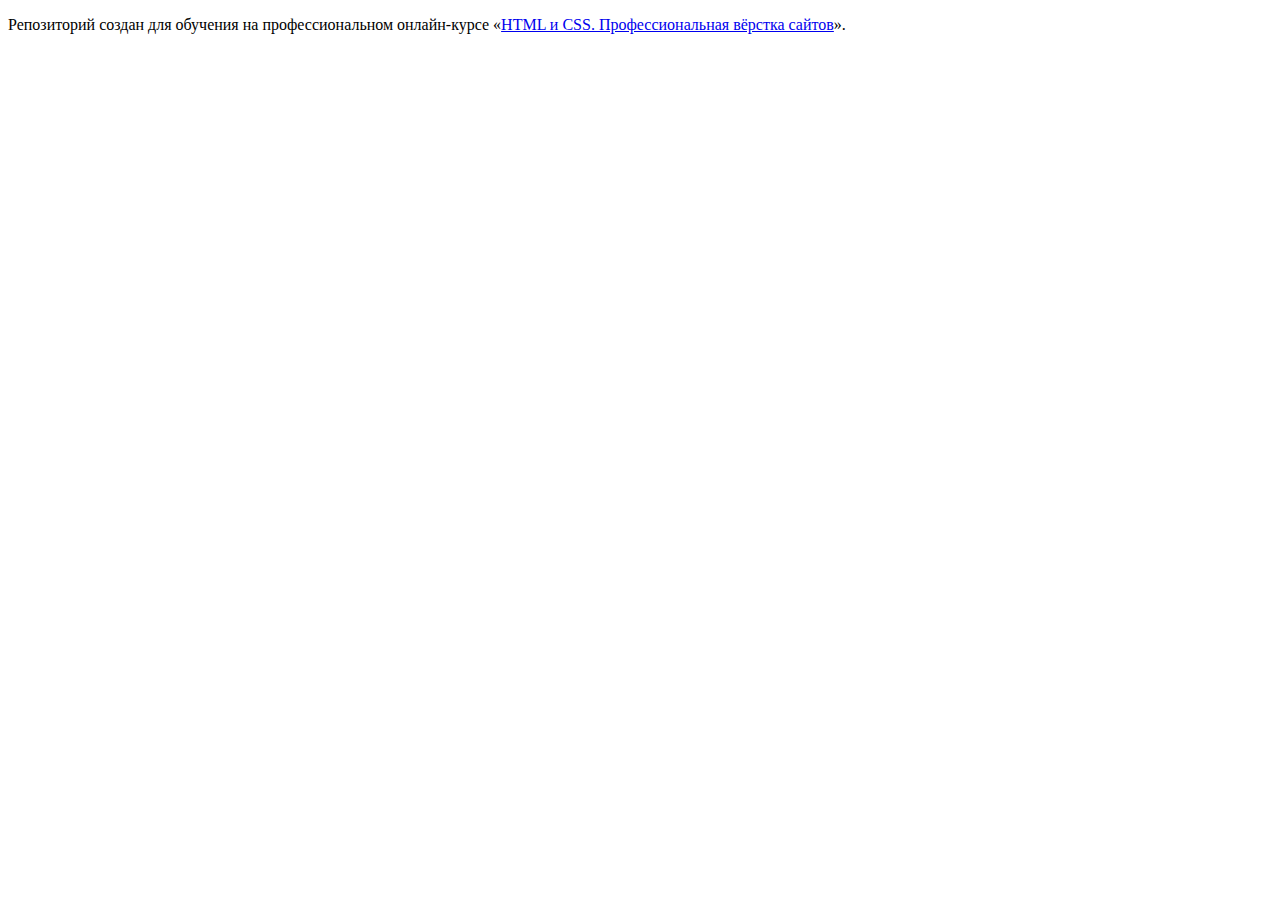
==== index.html @ 6ed6af38 ":hatching_chick:" ====
<!DOCTYPE html>
<html lang="ru">
  <head>
    <meta charset="utf-8">
    <title>HTML Academy: Седона</title>
  </head>
  <body>

    <p>Репозиторий создан для обучения на профессиональном онлайн‑курсе «<a href="https://htmlacademy.ru/intensive/htmlcss">HTML и CSS. Профессиональная вёрстка сайтов</a>».</p>

  </body>
</html>
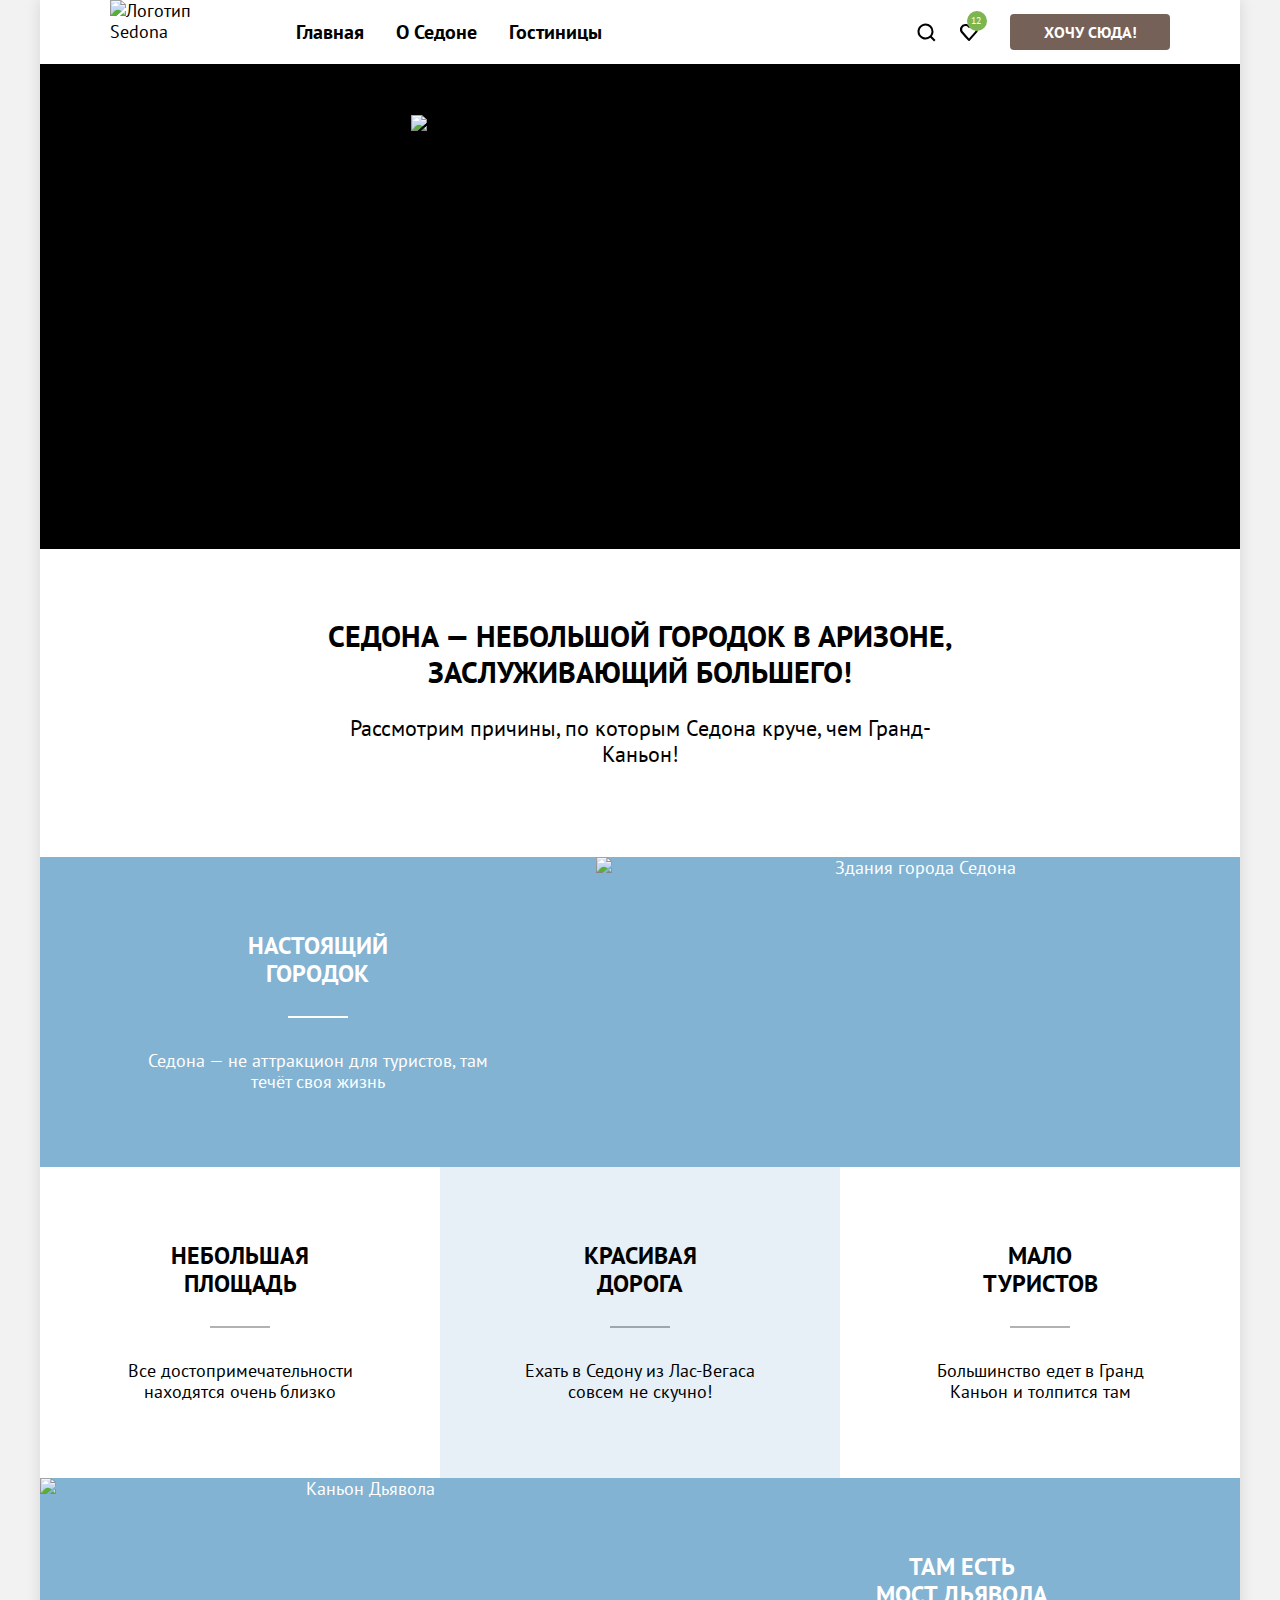
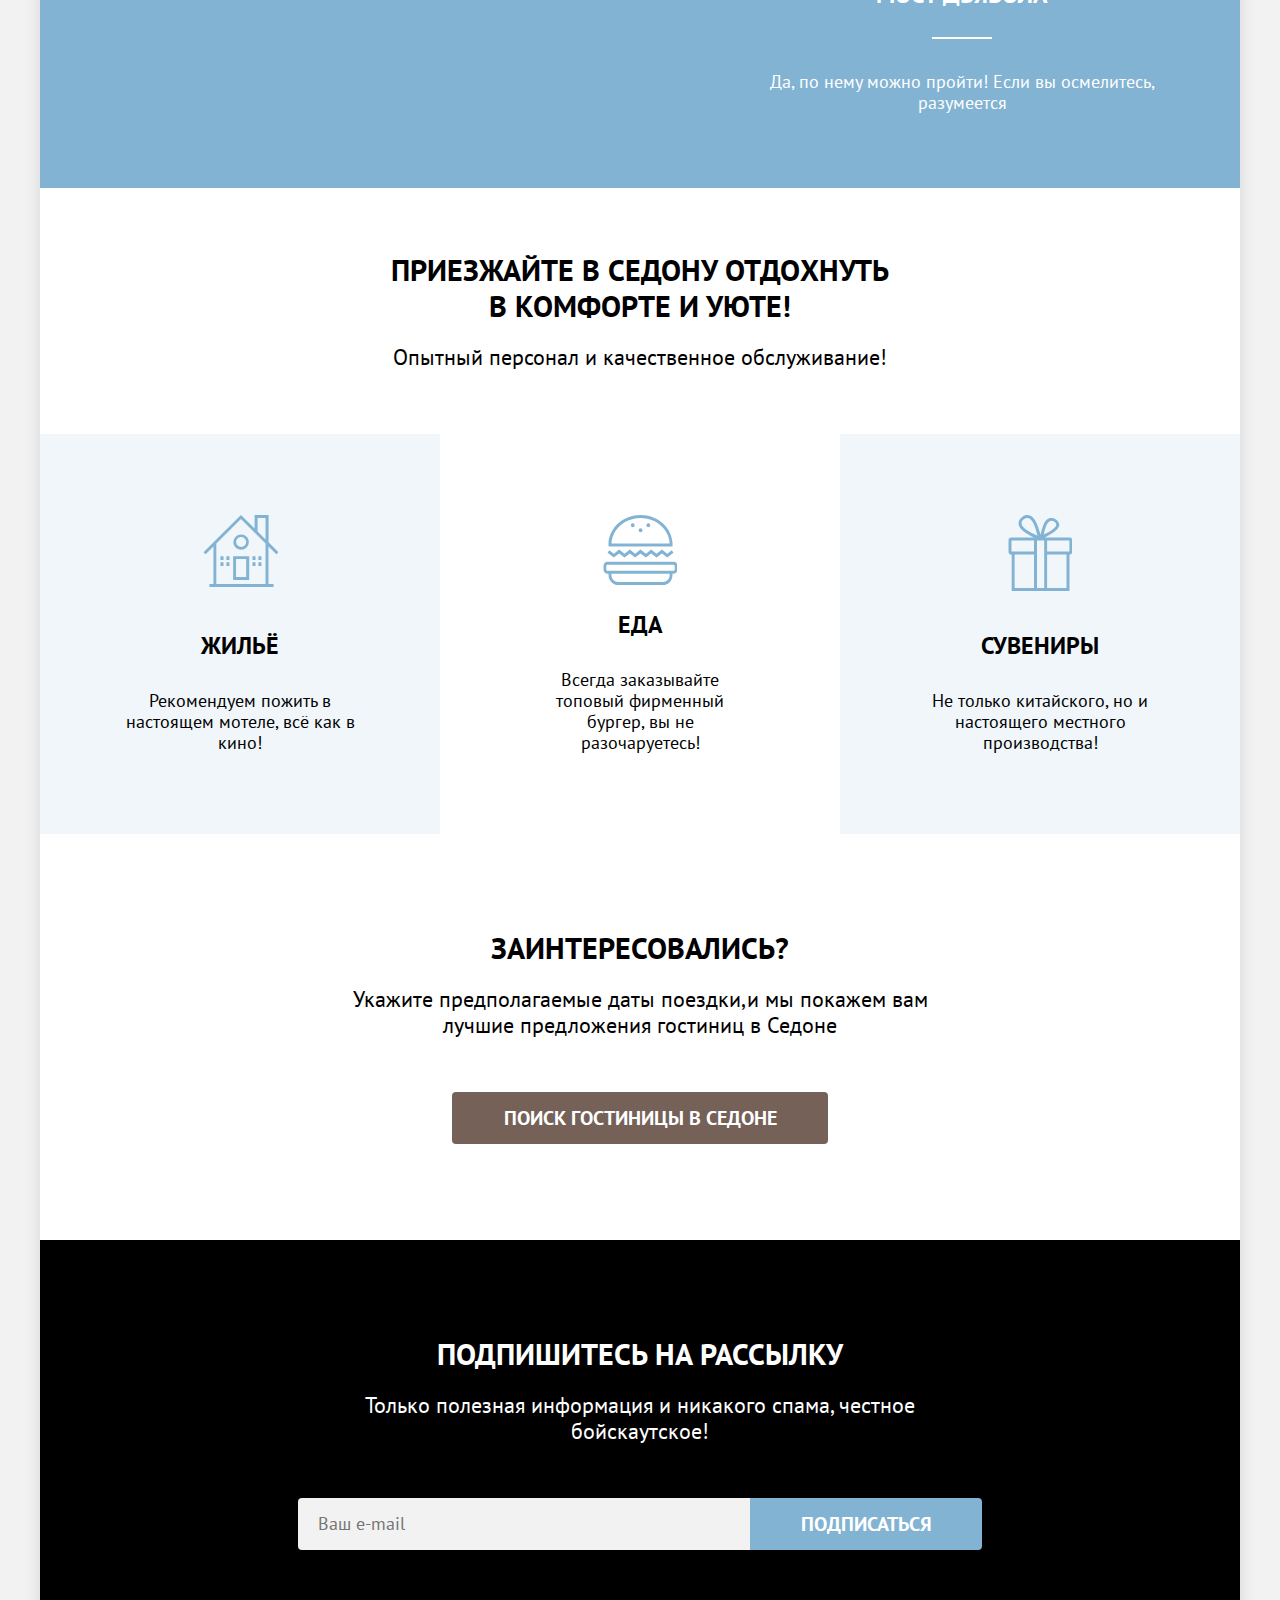
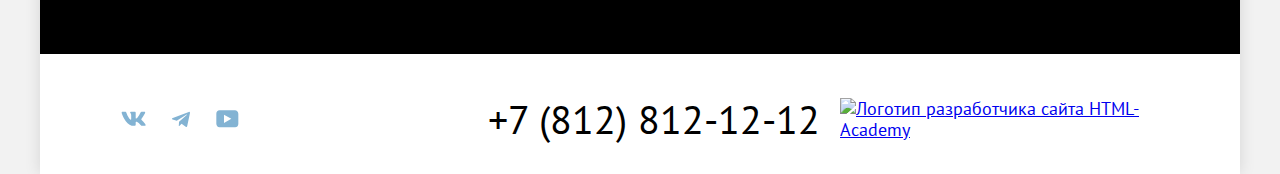
==== commit 4a812d5e: "Добавлена стилизация главной страницы." ====
--- a/index.html
+++ b/index.html
@@ -1,12 +1,237 @@
 <!DOCTYPE html>
 <html lang="ru">
+
   <head>
     <meta charset="utf-8">
-    <title>HTML Academy: Седона</title>
+    <meta name="viewport" content="width=device-width, initial-scale=1.0">
+    <title>Седона | Главная</title>
+    <link rel="stylesheet" href="styles/normalize.css">
+    <link rel="stylesheet" href="styles/styles.css">
   </head>
+
   <body>
+    <div class="page-wrapper">
+      <header class="header section">
+        <nav class="nav">
+          <img class="logo" src="images/logo.svg" width="140" height="70" alt="Логотип Sedona">
+          <ul class="nav__pages list-reset">
+            <li class="nav__pages-item">
+              <a class="nav__link nav__link--active link-reset" href="index.html">Главная</a>
+            </li>
+            <li class="nav__pages-item">
+              <a class="nav__link link-reset" href="#">О Седоне</a>
+            </li>
+            <li class="nav__pages-item">
+              <a class="nav__link link-reset" href="catalog.html">Гостиницы</a>
+            </li>
+          </ul>
+          <ul class="nav__user list-reset">
+            <li class="nav__user-item">
+              <a class="nav__button nav__button--search" href="#">
+                <span class="visually-hidden">Поиск</span>
+                <svg xmlns="http://www.w3.org/2000/svg" width="19" height="19" fill="none">
+                  <path fill="#000"
+                    d="m18.5 17-3.7-3.67c1-1.3 1.7-2.98 1.7-4.87A8 8 0 0 0 8.5.5C4.1.5.5 4.18.5 8.56a8 8 0 0 0 12.9 6.26l3.7 3.68 1.4-1.5Zm-10-2.48a6 6 0 0 1-6-5.96 6 6 0 0 1 12 0 6 6 0 0 1-6 5.96Z" />
+                </svg>
+              </a>
+            </li>
+            <li class="nav__user-item">
+              <a class="nav__button nav__button--favorite" href="#">
+                <span class="visually-hidden">Избранное</span>
+                <output class="nav__favourite-counter">12</output>
+                <svg xmlns="http://www.w3.org/2000/svg" width="18" height="17" fill="none">
+                  <path fill="#000"
+                    d="M8.9 17a.9.9 0 0 1-.8-.4c-5.4-6.1-6.7-7.5-7-7.9A5.4 5.4 0 0 1 5.5 0C6.8 0 8 .5 9 1.3a5.46 5.46 0 0 1 9 4.1c0 1.3-.5 2.5-1.3 3.4l-7 7.9c-.2.2-.4.3-.8.3Zm-6-9.5c.3.4 3.5 4 6.1 6.9l6.2-7c.5-.5.7-1.2.7-2 0-1.8-1.5-3.3-3.3-3.3-1 0-2 .5-2.7 1.3-.3.3-.6.4-.9.4-.3 0-.6-.2-.8-.4-.7-.8-1.7-1.3-2.7-1.3-1.8 0-3.3 1.5-3.3 3.3-.1.9.3 1.6.7 2.1-.1 0-.1 0 0 0Z" />
+                </svg>
+              </a>
+            </li>
+            <li class="nav__user-item">
+              <a class="nav__modal-link button link-reset" href="#">Хочу сюда!</a>
+            </li>
+          </ul>
+        </nav>
+      </header>
+      <main class="main-index">
+        <section class="hero section">
+          <h1 class="visually-hidden">Сайт об отдыхе в городе Седона.</h1>
+          <img class="hero__title" src="images/welcome.svg" width="458" height="352" lang="en"
+            alt="Welcome to the gorgeous Sedona. Because the Grand Canyon sucks!">
+        </section>
+        <section class="advantages section">
+          <div class="advantages__box">
+            <h2 class="advantages__title section-title">
+              Седона — небольшой городок в Аризоне,
+              заслуживающий большего!
+            </h2>
+            <p class="advantages__text main-text">
+              Рассмотрим причины, по которым Седона круче, чем Гранд-Каньон!
+            </p>
+          </div>
+          <ul class="advantages__list list-reset">
+            <li class="advantages__card">
+              <div class="advantages__card-content">
+                <h3 class="advantages__card-title">Настоящий городок</h3>
+                <p class="advantages__card-text">
+                  Седона — не аттракцион для туристов, там течёт своя жизнь
+                </p>
+              </div>
+              <img class="advantages__card-image" src="images/advantages-image-1.jpg" width="800" height="385"
+                alt="Здания города Седона">
+            </li>
+            <li class="advantages__card">
+              <div class="advantages__card-content">
+                <h3 class="advantages__card-title">Небольшая
+                  площадь</h3>
+                <p class="advantages__card-text">
+                  Все достопримечательности находятся очень близко
+                </p>
+              </div>
+            </li>
+            <li class="advantages__card">
+              <div class="advantages__card-content">
+                <h3 class="advantages__card-title">Красивая
+                  дорога</h3>
+                <p class="advantages__card-text">
+                  Ехать в Седону из Лас-Вегаса совсем не скучно!
+                </p>
+              </div>
+            </li>
+            <li class="advantages__card">
+              <div class="advantages__card-content">
+                <h3 class="advantages__card-title">Мало
+                  туристов</h3>
+                <p class="advantages__card-text">
+                  Большинство едет в Гранд Каньон и толпится там
+                </p>
+              </div>
+            </li>
+            <li class="advantages__card">
+              <div class="advantages__card-content">
+                <h3 class="advantages__card-title">Там есть мост дьявола</h3>
+                <p class="advantages__card-text">
+                  Да, по нему можно пройти! Если вы осмелитесь, разумеется
+                </p>
+              </div>
+              <img class="advantages__card-image" src="images/advantages-image-2.jpg" width="800" height="385"
+                alt="Каньон Дьявола">
+            </li>
+          </ul>
+        </section>
+        <section class="services section">
+          <div class="services__box">
+            <h2 class="services__title section-title">
+              Приезжайте в Седону отдохнуть в комфорте и уюте!
+            </h2>
+            <p class="services__text main-text">Опытный персонал и качественное обслуживание!</p>
+          </div>
+          <ul class="services__list list-reset">
+            <li class="services__item">
+              <svg class="services__item-icon" xmlns="http://www.w3.org/2000/svg" width="75" height="72" fill="none">
+                <path fill="#83B3D3" d="M30.12 65h16.06V41.2H30.12V65Zm2.91-20.9h10.14v18H33.03v-18Z" />
+                <path fill="#83B3D3"
+                  d="m73.4 39.3 2.1-2.1-9.94-9.9V0H51.6v13.6L37.95 0 .5 37.2l2.1 2.1 7.84-7.8v37.6H6.42V72h64.16v-2.9h-5.12V31.5l7.93 7.8ZM62.54 69.1h-49.2V28.5l24.6-24.4 24.6 24.4v40.6Zm0-44.7-7.93-7.9V2.9h7.93v21.5Z" />
+                <path fill="#83B3D3"
+                  d="M30.32 27.1c0 4.3 3.51 7.7 7.73 7.7a7.8 7.8 0 0 0 7.83-7.7c0-4.3-3.51-7.7-7.83-7.7a7.72 7.72 0 0 0-7.73 7.7Zm7.83-5a5 5 0 0 1 5.02 4.9c0 2.7-2.2 4.9-5.02 4.9a5 5 0 0 1-5.02-4.9c0-2.7 2.2-4.9 5.02-4.9ZM20.48 41.2h-3.01v3.9h3.01v-3.9ZM26.4 41.2h-3v3.9h3v-3.9ZM20.48 47.2h-3.01v3.9h3.01v-3.9ZM26.4 47.2h-3v3.9h3v-3.9ZM52.5 41.2h-3v3.9h3v-3.9ZM58.43 41.2h-3.01v3.9h3.01v-3.9ZM52.5 47.2h-3v3.9h3v-3.9ZM58.43 47.2h-3.01v3.9h3.01v-3.9Z" />
+              </svg>
+              <div class="services__description">
+                <h3 class="services__item-title">Жильё</h3>
+                <p class="services__item-text">
+                  Рекомендуем пожить в настоящем мотеле,
+                  всё как в кино!
+                </p>
+              </div>
+            </li>
+            <li class="services__item">
+              <svg class="services__item-icon" xmlns="http://www.w3.org/2000/svg" width="74" height="70" fill="none">
+                <path fill="#83B3D3"
+                  d="M70.58 46.7H4.6C2.31 46.7.5 48.6.5 51v3.5c0 2.4 1.9 4.3 4.11 4.3h.9v1.1c0 5.5 4.31 10.1 9.63 10.1h44.7c5.32 0 9.63-4.5 9.63-10.1v-1.1h.9c2.31 0 4.12-1.9 4.12-4.3V51a4 4 0 0 0-3.91-4.3Zm-3.91 13.2c0 3.9-3.01 7-6.72 7H15.14c-3.71 0-6.72-3.2-6.72-7v-1.1h58.25v1.1Zm5.1-5.4c0 .7-.6 1.3-1.2 1.3H4.52c-.7 0-1.2-.6-1.2-1.3V51c0-.7.6-1.3 1.2-1.3h65.97c.7 0 1.2.6 1.2 1.3.1 0 .1 3.5.1 3.5ZM16.14 38.4l5.41 4.1 5.32-4.1 5.3 4.1 5.32-4.1 5.42 4.1 5.31-4.1 5.31 4.1 5.42-4.1 5.31 4.1 6.22-4.7-1.7-2.5-4.52 3.4-5.31-4.1-5.42 4.1-5.31-4.1-5.31 4.1-5.42-4.1-5.31 4.1-5.31-4.1-5.32 4.1-5.41-4.1-5.31 4.1-4.52-3.4-1.7 2.5 6.22 4.7 5.3-4.1ZM8.52 31.5h60.95c0-.6.1-1.2.1-1.9v-1.2C68.87 12.7 54.84 0 37.6 0 20.25 0 6.21 12.7 5.51 28.5v1.2c0 .6 0 1.2.1 1.8h2.91ZM37.59 3c15.64 0 28.47 11.3 29.08 25.5H8.52C9.12 14.4 21.95 3 37.59 3Z" />
+                <path fill="#83B3D3"
+                  d="M37.6 17.3c1.05 0 1.9-.9 1.9-2s-.85-2-1.9-2c-1.06 0-1.91.9-1.91 2s.85 2 1.9 2ZM29.77 12.2c1.06 0 1.9-.9 1.9-2s-.84-2-1.9-2c-1.05 0-1.9.9-1.9 2s.85 2 1.9 2ZM45.31 12.2c1.05 0 1.9-.9 1.9-2s-.85-2-1.9-2c-1.05 0-1.9.9-1.9 2s.85 2 1.9 2Z" />
+              </svg>
+              <div class="services__description">
+                <h3 class="services__item-title">Еда</h3>
+                <p class="services__item-text">
+                  Всегда заказывайте
+                  топовый фирменный бургер, вы не разочаруетесь!
+                </p>
+              </div>
+            </li>
+            <li class="services__item">
+              <svg class="services__item-icon" xmlns="http://www.w3.org/2000/svg" width="64" height="76" fill="none">
+                <path fill="#83B3D3"
+                  d="M61.6 22.46H36.8c13.8-6.9 14.9-11.3 14.4-13.7-1.2-4.01-5.7-7.01-10-5.41-5.6 2.1-7.1 10.4-8.6 16.41-2-6.1-3.8-13.8-8.2-17.71-1.3-1.1-3.1-2.3-5.8-2-4 .4-9.8 5.4-7.5 11 2.3 5.4 9.7 8.81 14.6 11.51H3.4a2.9 2.9 0 0 0-2.9 2.9v11.31c0 1.6 1.3 2.9 2.9 2.9h.3V76h57.8V39.57h.1c1.6 0 2.9-1.3 2.9-2.9v-11.3c0-1.6-1.3-2.9-2.9-2.9ZM42.9 5.86c2.1-.3 5 1.3 5.3 3.2.4 2.8-3.4 5.3-5.1 6.4-2.5 1.7-4.9 2.6-7.3 4.1.9-3.7 2.5-13 7.1-13.7Zm-22.9 10c-2.2-1.5-6.5-4.4-6.4-7.8.1-3.61 5.7-6.61 8.8-3.91 3.9 3.4 5.7 11.1 7.1 16.61-3.2-1.5-6.3-2.8-9.5-4.9ZM26 73H6.6V39.57H26V73Zm0-36.53H3.5v-11H26v11Zm10.2 0V73H29V25.57h7.2v10.9ZM58.5 73H39.1V39.57h19.4V73Zm2.9-36.53H39.1v-11h22.3v11Z" />
+              </svg>
+              <div class="services__description">
+                <h3 class="services__item-title">Сувениры</h3>
+                <p class="services__item-text">
+                  Не только китайского,
+                  но и настоящего местного производства!
+                </p>
+              </div>
+            </li>
+          </ul>
+          <div class="services__offer">
+            <h2 class="services__title section-title">Заинтересовались?</h2>
+            <p class="services__text main-text">
+              Укажите предполагаемые даты поездки,и мы покажем вам лучшие предложения гостиниц в Седоне
+            </p>
+            <a class="services__link button link-reset" href="catalog.html">Поиск гостиницы в Седоне</a>
+          </div>
+        </section>
+        <section class="subscribe section">
+          <div class="subscribe__wrapper">
+            <h2 class="subscribe__title section-title">Подпишитесь на рассылку</h2>
+            <p class="subscribe__text main-text">
+              Только полезная информация и никакого спама, честное бойскаутское!
+            </p>
+            <form class="subscribe__form" action="https://echo.htmlacademy.ru/" method="post">
+              <label class="visually-hidden" for="email">Ваш e-mail</label>
+              <input class="subscribe__input input-reset" type="email" placeholder="Ваш e-mail" id="email" required>
+              <button class="subscribe__button button button-reset" type="submit">Подписаться</button>
+            </form>
+          </div>
+        </section>
+      </main>
+      <footer class="footer section">
+        <address class="footer__social">
+          <ul class="footer__social-list list-reset">
+            <li class="footer__social-item">
+              <a class="footer__social-link" href="https://vk.com/htmlacademy">
+                <span class="visually-hidden">Наша группа во Вконтакте</span>
+                <svg class="footer__social-icon" xmlns="http://www.w3.org/2000/svg" width="25" height="15" fill="none">
+                  <path fill="#83B3D3" fill-rule="evenodd"
+                    d="M24.12 1.8c.16-.54 0-.94-.8-.94H20.7c-.67 0-.98.34-1.15.73 0 0-1.33 3.2-3.22 5.27-.61.6-.9.8-1.23.8-.16 0-.41-.2-.41-.75v-5.1c0-.66-.19-.95-.74-.95H9.82c-.42 0-.67.3-.67.59 0 .62.95.76 1.04 2.51v3.8c0 .83-.15.98-.48.98-.9 0-3.06-3.2-4.34-6.88-.25-.72-.5-1-1.18-1H1.57c-.75 0-.9.34-.9.73 0 .68.89 4.07 4.14 8.55 2.17 3.06 5.23 4.72 8 4.72 1.68 0 1.88-.37 1.88-1v-2.32c0-.74.16-.88.7-.88.38 0 1.05.19 2.6 1.66 1.79 1.75 2.08 2.54 3.08 2.54h2.63c.75 0 1.12-.37.9-1.1-.23-.72-1.08-1.77-2.2-3.02-.62-.71-1.54-1.48-1.82-1.86-.39-.5-.28-.71 0-1.15 0 0 3.2-4.42 3.54-5.93Z"
+                    clip-rule="evenodd" />
+                </svg>
+              </a>
+            </li>
+            <li class="footer__social-item">
+              <a class="footer__social-link" href="https://t.me/htmlacademy">
+                <span class="visually-hidden">Наш Телеграмм</span>
+                <svg class="footer__social-icon" xmlns="http://www.w3.org/2000/svg" width="18" height="16" fill="none">
+                  <path fill="#83B3D3"
+                    d="M16.79.96.84 7.1c-1.09.44-1.08 1.05-.2 1.32l4.1 1.28 9.47-5.98c.44-.27.85-.13.52.17l-7.68 6.93-.28 4.22c.41 0 .6-.2.83-.41l1.99-1.94 4.13 3.06c.77.42 1.31.2 1.5-.71l2.72-12.8c.28-1.1-.43-1.61-1.16-1.28Z" />
+                </svg>
+              </a>
+            </li>
+            <li class="footer__social-item">
+              <a class="footer__social-link" href="https://www.youtube.com/user/htmlacademyru">
+                <span class="visually-hidden">Наш ютуб-канал</span>
+                <svg class="footer__social-icon" xmlns="http://www.w3.org/2000/svg" width="23" height="18" fill="none">
+                  <path fill="#83B3D3"
+                    d="M18.94.36H3.51C1.65.36.33 1.95.33 3.76v10.09c0 1.91 1.32 3.5 3.18 3.5h15.65c1.64 0 3.17-1.59 3.17-3.4V3.76c-.22-1.8-1.53-3.4-3.39-3.4ZM7.99 12.89V4.82l7.34 4.04-7.34 4.03Z" />
+                </svg>
+              </a>
+            </li>
+          </ul>
+          <a class="footer__phone link-reset" href="tel:+78128121212">+7 (812) 812-12-12</a>
+        </address>
+        <a class="footer__dev-logo" href="https://htmlacademy.ru/" target="_blank" rel="noreferrer noopener">
+          <img class="footer__dev-img" src="images/html-academy-logo.svg" width="115" height="33"
+            alt="Логотип разработчика сайта HTML-Academy">
+        </a>
+      </footer>
+    </div>
+  </body>
 
-    <p>Репозиторий создан для обучения на профессиональном онлайн‑курсе «<a href="https://htmlacademy.ru/intensive/htmlcss">HTML и CSS. Профессиональная вёрстка сайтов</a>».</p>
-
-  </body>
 </html>
--- a/styles/styles.css
+++ b/styles/styles.css
@@ -0,0 +1,508 @@
+@font-face {
+  font-family: "PT Sans";
+  src: url("../fonts/ptsans-400.woff2") format("woff2");
+  font-weight: 400;
+  font-style: normal;
+  font-display: swap;
+}
+
+@font-face {
+  font-family: "PT Sans";
+  src: url("../fonts/ptsans-700.woff2") format("woff2");
+  font-weight: 700;
+  font-style: normal;
+  font-display: swap;
+}
+
+*,
+*::before,
+*::after {
+  box-sizing: border-box;
+}
+
+:root {
+  --color-basic: #000000;
+  --color-second: #333333;
+  --color-white: #ffffff;
+  --color-green: #7db54f;
+  --color-button-basic: #756157;
+  --color-blue: #82B3D3;
+  --color-blue-12: rgba(131,179,211, 0.12);
+  --color-blue-20: rgba(131,179,211, 0.2);
+  --color-error: #ff5757;
+  --color-input-basic: #3f5e72;
+  --color-input-second: #e5e5e5;
+  --color-background: #f2f2f2;
+  --color-border: #e6e6e6;
+}
+
+body {
+  font-family: "PT Sans", "Arial", sans-serif;
+  font-size: 18px;
+  line-height: 21px;
+  color: var(--color-basic);
+  margin: 0;
+  padding: 0 15px;
+  background-color: var(--color-background);
+}
+
+.page-wrapper {
+  width: 100%;
+  max-width: 1200px;
+  margin: 0 auto;
+  box-shadow: 0 0 15px 0 rgba(0,0,0, 0.12);
+}
+
+.visually-hidden {
+  position: absolute;
+  overflow: hidden;
+  margin: -1px;
+  border: 0;
+  padding: 0;
+  width: 1px;
+  height: 1px;
+  clip: rect(0 0 0 0);
+}
+
+img {
+  max-width: 100%;
+  height: auto;
+  object-fit: cover;
+}
+
+.link-reset {
+  text-decoration: none;
+  color: inherit;
+  display: block;
+  font-style: normal;
+}
+
+.button-reset {
+  border: none;
+  padding: 0;
+  background-color: transparent;
+  cursor: pointer;
+}
+
+.list-reset {
+  list-style: none;
+  margin: 0;
+  padding: 0;
+}
+
+.input-reset {
+  appearance: none;
+  border: none;
+  border-radius: 0;
+  background-color: #ffffff;
+}
+
+.button {
+  padding: 8px;
+  text-decoration: none;
+  font-size: 16px;
+  line-height: 20px;
+  font-weight: 700;
+  color: var(--color-white);
+  border-radius: 4px;
+  background-color: var(--color-button-basic);
+  min-width: 140px;
+  text-align: center;
+  text-transform: uppercase;
+}
+
+.section {
+  background-color: var(--color-white);
+}
+
+.section-title {
+  margin:0;
+  margin-bottom: 20px;
+  font-size: 30px;
+  font-weight: 700;
+  line-height: 36px;
+  text-transform: uppercase;
+}
+
+.main-text {
+  margin: 0;
+  margin-bottom: 54px;
+  font-size: 22px;
+  line-height: 26px;
+}
+
+.header {
+  background-color: var(--color-white);
+  padding: 0 70px;
+}
+
+.nav {
+  display: flex;
+  position: relative;
+  padding-left: 170px;
+  gap: 20px;
+}
+
+.logo {
+  position: absolute;
+  top: 0;
+  left: 0;
+  z-index: 1;
+}
+
+.nav__pages {
+  display: flex;
+  justify-content: space-between;
+  align-items: center;
+  margin-right: auto;
+  flex-wrap: wrap;
+}
+
+.nav__link {
+  padding: 20px 16px;
+  font-size: 20px;
+  line-height: 24px;
+  font-weight: 700;
+}
+
+.nav__user {
+  display: flex;
+  align-items: center;
+  flex-wrap: wrap;
+}
+
+.nav__button {
+  padding: 22px 12px;
+  display: flex;
+  align-items: center;
+  justify-content: center;
+}
+
+.nav__button--favorite {
+  position: relative;
+  margin-right: 20px;
+}
+
+.nav__favourite-counter {
+  position: absolute;
+  top: 9px;
+  left: 19px;
+  min-width: 20px;
+  height: 20px;
+  border-radius: 10px;
+  font-size: 10px;
+  line-height: 10px;
+  color: var(--color-white);
+  background-color: var(--color-green);
+  padding: 5px;
+  padding-left: 4px;
+}
+
+.nav__modal-link {
+  min-width: 160px;
+}
+
+.hero {
+  background-image: url("../images/hero-background.jpg");
+  background-repeat: no-repeat;
+  background-size: cover;
+  background-color: var(--color-basic);
+  position: relative;
+  padding: 51px 0 82px;
+  display: flex;
+  justify-content: center;
+}
+
+.hero::before {
+  content: "";
+  position: absolute;
+  background-image: url("../images/hero-divider.svg");
+  background-repeat: no-repeat;
+  background-size: cover;
+  bottom: -1px;
+  width: 100%;
+  height: 57px;
+}
+
+.advantages__box {
+  text-align: center;
+  padding: 69px 0 90px;
+  max-width: 651px;
+  margin: 0 auto;
+}
+
+.advantages__title {
+  margin-bottom: 25px;
+}
+
+.advantages__text {
+  margin-bottom: 0;
+}
+
+.advantages__list {
+  display: grid;
+  grid-template-columns: repeat(3, 1fr);
+  grid-template-rows: repeat(3, 1fr);
+}
+
+.advantages__card {
+  display: flex;
+  align-items: center;
+  flex-direction: column;
+  justify-content: center;
+  text-align: center;
+}
+
+.advantages__card:first-child,
+.advantages__card:last-child {
+  grid-column: span 3;
+  flex-direction: row;
+  background-color: var(--color-blue);
+  color: var(--color-white);
+}
+
+.advantages__card:nth-child(3) {
+  background-color: var(--color-blue-20);
+}
+
+.advantages__card:last-child {
+  flex-direction: row-reverse;
+}
+
+.advantages__card-content {
+  display: flex;
+  flex-direction: column;
+  gap: 62px;
+  padding: 0 85px;
+}
+
+.advantages__card-title,
+.advantages__card-text {
+  margin: 0;
+}
+
+.advantages__card-title {
+  text-transform: uppercase;
+  position: relative;
+  max-width: 172px;
+  margin: 0 auto;
+  font-size: 24px;
+  line-height: 28px;
+  font-weight: 700;
+}
+
+.advantages__card-title::after {
+  content: "";
+  height: 2px;
+  width: 60px;
+  background-color: rgba(0,0,0, 0.3);
+  position: absolute;
+  bottom: -31px;
+  left: 50%;
+  transform: translate(-50%, -50%);
+}
+
+.advantages__card:first-child .advantages__card-title::after,
+.advantages__card:last-child .advantages__card-title::after {
+  background-color: var(--color-white);
+}
+
+.services__box {
+  padding: 64px 0;
+  text-align: center;
+  max-width: 505px;
+  margin: 0 auto;
+}
+
+.services__box .services__text {
+  margin-bottom: 0;
+}
+
+.services__list {
+  display: flex;
+  justify-content: space-between;
+}
+
+.services__item {
+  padding: 81px 85px;
+  max-width: 400px;
+  display: flex;
+  flex-direction: column;
+  justify-content: space-between;
+  text-align: center;
+  background-color: var(--color-blue-12);
+}
+
+.services__item:nth-child(even) {
+  background-color: var(--color-white);
+}
+
+.services__item-icon {
+  margin: 0 auto 26px;
+}
+
+.services__item-title,
+.services__item-text {
+  margin: 0;
+}
+
+.services__item-title {
+  font-size: 24px;
+  line-height: 28px;
+  font-weight: 700;
+  text-transform: uppercase;
+  margin-bottom: 30px;
+}
+
+.services__item-text {
+  max-width: 230px;
+}
+
+.services__offer {
+  padding: 96px 0;
+  margin: 0 auto;
+  max-width: 592px;
+  text-align: center;
+}
+
+.services__link {
+  max-width: 376px;
+  margin: 0 auto;
+  font-size: 20px;
+  line-height: 36px;
+}
+
+.subscribe {
+  background-image: url("../images/subscribe-background.jpg");
+  background-size: cover;
+  background-repeat: no-repeat;
+  padding-top: 96px;
+  padding-bottom: 104px;
+  color: var(--color-white);
+  background-color: var(--color-basic);
+}
+
+.subscribe--background-white {
+  background-image: none;
+  background-color: var(--color-white);
+  color: var(--color-basic);
+}
+
+.subscribe__wrapper {
+  max-width: 684px;
+  margin: 0 auto;
+  text-align: center;
+}
+
+.subscribe__form {
+  display: flex;
+  width: 100%;
+}
+
+.subscribe__input {
+  padding: 14px 20px;
+  border-radius: 4px 0 0 4px;
+  width: 100%;
+  line-height: 24px;
+  font-size: 18px;
+  background-color: var(--color-background);
+}
+
+.subscribe__button {
+  background-color: #82B3D3;
+  border-radius: 0 4px 4px 0;
+  min-width: 232px;
+  font-size: 20px;
+  line-height: 36px;
+}
+
+.filter {
+  padding: 70px;
+  padding-top: 35px;
+  color: var(--color-white);
+  background-image: url("../images/filter-header-background.jpg");
+  background-repeat: no-repeat;
+  background-size: cover;
+  background-color: var(--color-basic);
+}
+
+.filter__title {
+  margin: 0;
+  margin-bottom: 8px;
+  font-size: 60px;
+  line-height: 78px;
+  font-weight: 700;
+}
+
+.catalog__cards-list {
+  display: grid;
+  grid-template-columns: repeat(3, 1fr);
+  grid-template-rows: repeat(2, 1fr);
+  gap: 20px;
+  padding: 40px 70px;
+}
+
+.catalog__cards-item {
+  padding: 20px;
+  border: 1px solid var(--color-border);
+  border-radius: 4px;
+  display: flex;
+  flex-direction: column;
+  justify-content: space-between;
+  gap: 16px;
+}
+
+.catalog__cards-img {
+  display: block;
+  margin-bottom: 16px;
+}
+
+.catalog__cards-title {
+  margin: 0;
+}
+
+.catalog__cards-box {
+  display: flex;
+  justify-content: space-between;
+}
+
+.catalog__cards-buttons {
+  display: flex;
+  justify-content: space-between;
+}
+
+.footer {
+  display: flex;
+  justify-content: space-between;
+  align-items: center;
+  padding: 40px 70px 30px;
+}
+
+.footer__social {
+  display: flex;
+  justify-content: space-between;
+  align-items: center;
+  width: 100%;
+  max-width: 710px;
+  margin-right: 20px;
+}
+
+.footer__social-list {
+  display: flex;
+  justify-content: space-between;
+  align-items: center;
+}
+
+.footer__social-link {
+  width: 47px;
+  height: 40px;
+  display: flex;
+  justify-content: center;
+  align-items: center;
+}
+
+.footer__phone {
+  font-size: 40px;
+  line-height: 40px;
+  padding: 5px 0;
+}
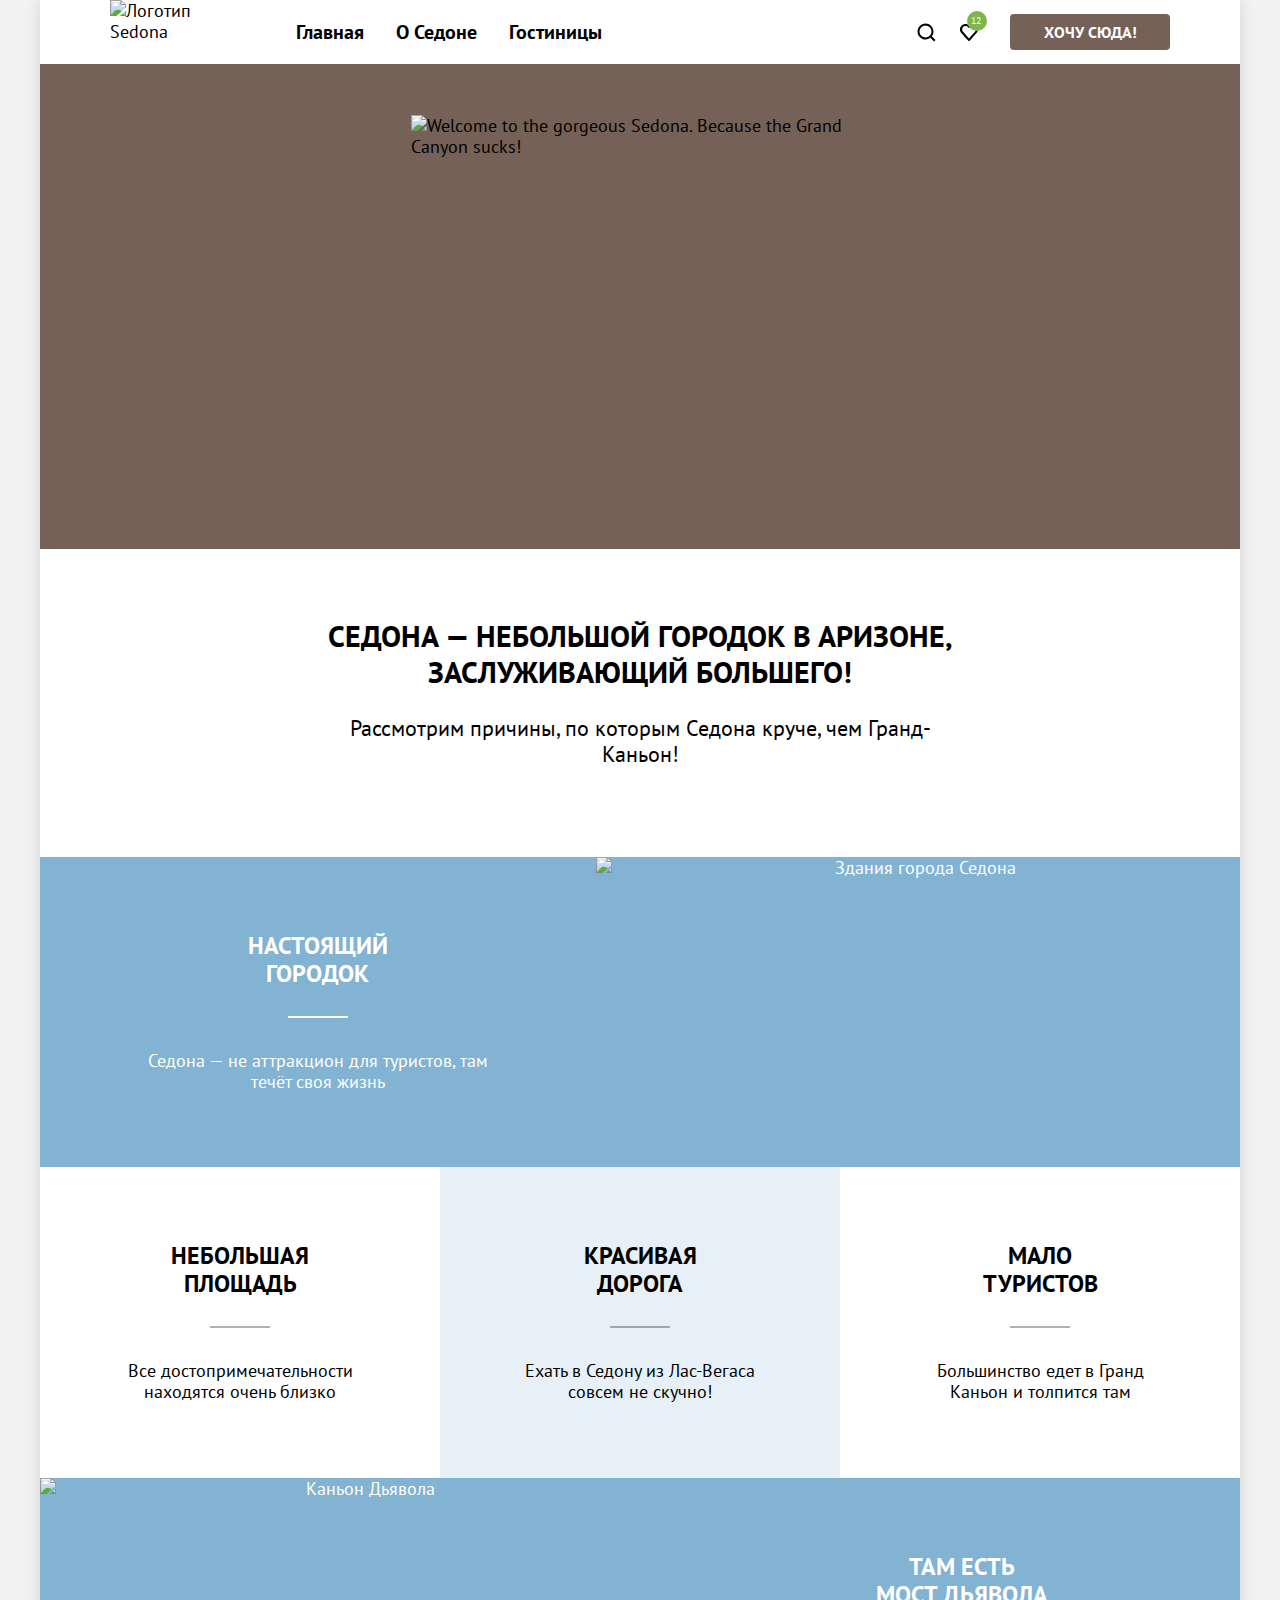
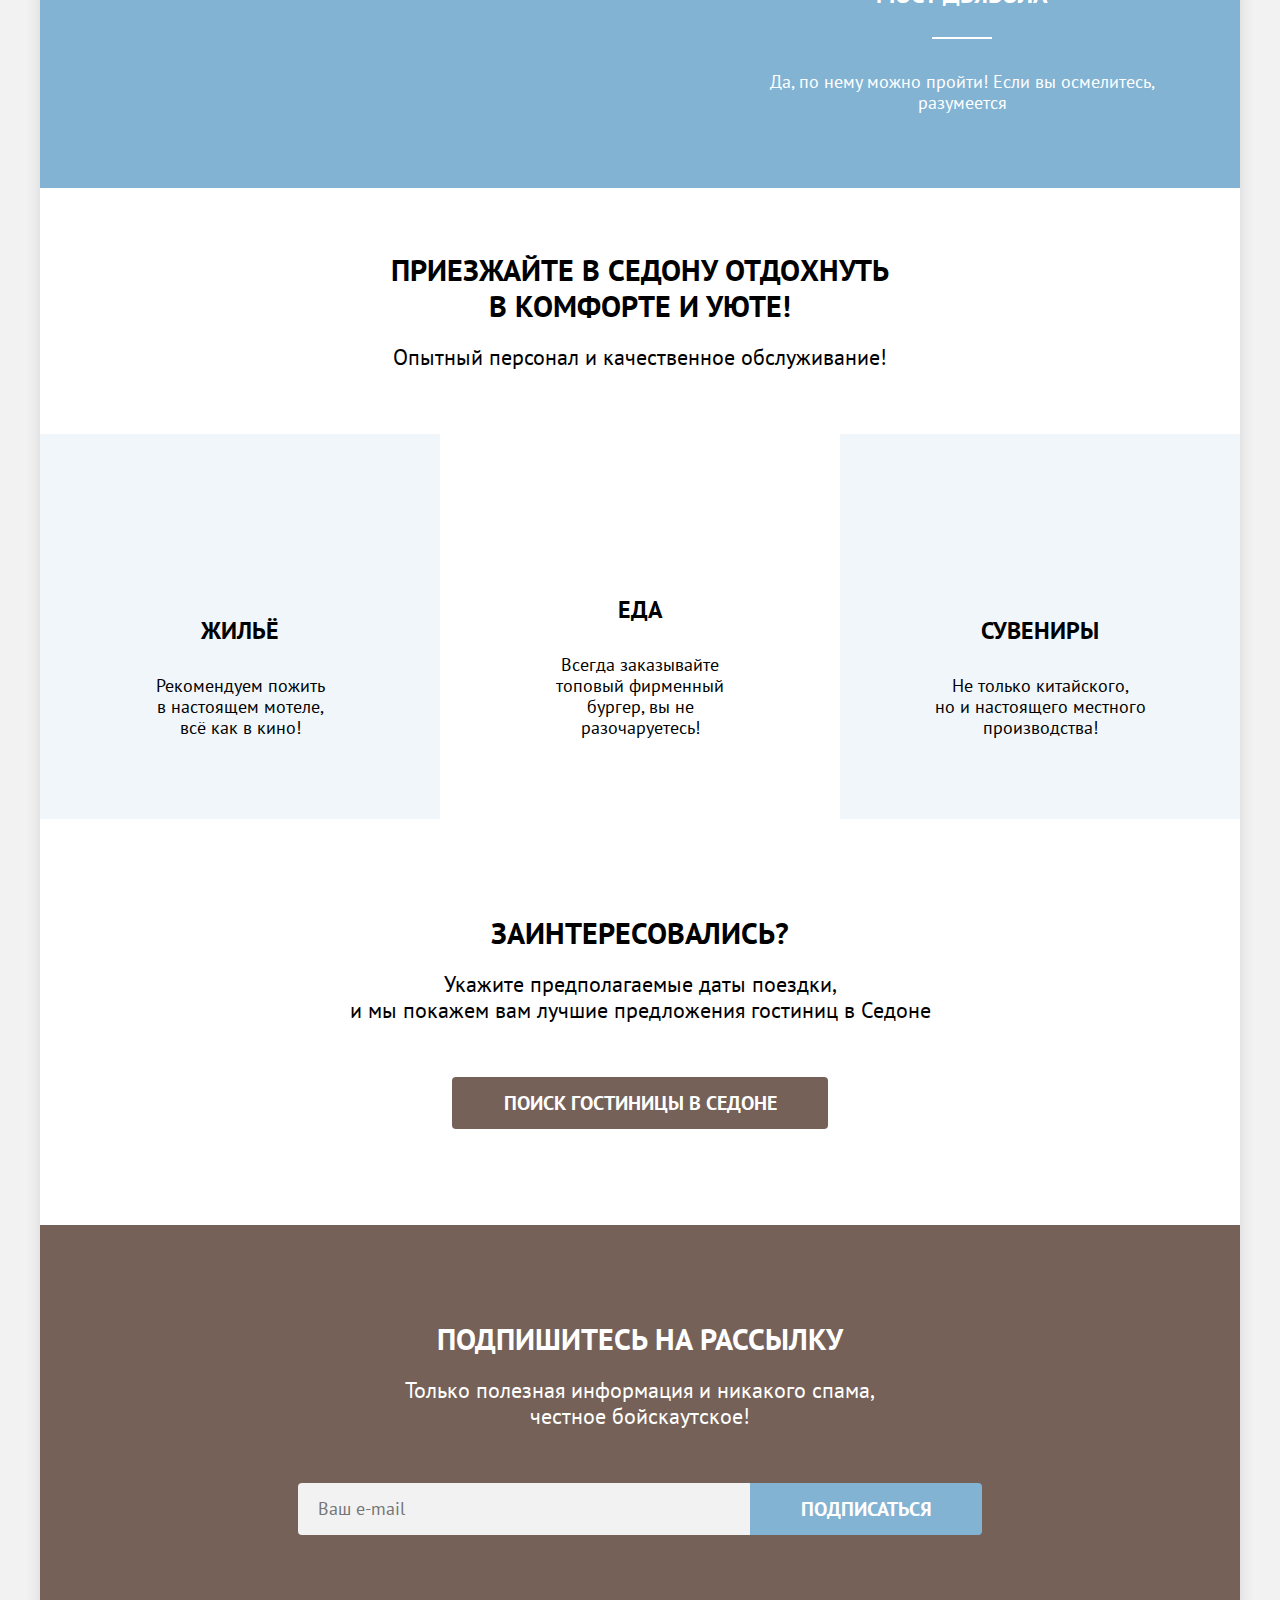
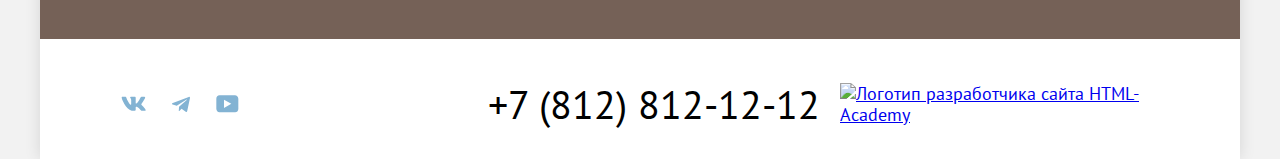
==== commit 12d2967f: "Стилизованы главная страница и страница каталога." ====
--- a/index.html
+++ b/index.html
@@ -45,10 +45,10 @@
                 </svg>
               </a>
             </li>
-            <li class="nav__user-item">
-              <a class="nav__modal-link button link-reset" href="#">Хочу сюда!</a>
-            </li>
-          </ul>
+          </ul>
+          <div class="nav__modal-link-wrapper">
+            <a class="nav__modal-link button link-reset" href="#">Хочу сюда!</a>
+          </div>
         </nav>
       </header>
       <main class="main-index">
@@ -125,47 +125,27 @@
             <p class="services__text main-text">Опытный персонал и качественное обслуживание!</p>
           </div>
           <ul class="services__list list-reset">
-            <li class="services__item">
-              <svg class="services__item-icon" xmlns="http://www.w3.org/2000/svg" width="75" height="72" fill="none">
-                <path fill="#83B3D3" d="M30.12 65h16.06V41.2H30.12V65Zm2.91-20.9h10.14v18H33.03v-18Z" />
-                <path fill="#83B3D3"
-                  d="m73.4 39.3 2.1-2.1-9.94-9.9V0H51.6v13.6L37.95 0 .5 37.2l2.1 2.1 7.84-7.8v37.6H6.42V72h64.16v-2.9h-5.12V31.5l7.93 7.8ZM62.54 69.1h-49.2V28.5l24.6-24.4 24.6 24.4v40.6Zm0-44.7-7.93-7.9V2.9h7.93v21.5Z" />
-                <path fill="#83B3D3"
-                  d="M30.32 27.1c0 4.3 3.51 7.7 7.73 7.7a7.8 7.8 0 0 0 7.83-7.7c0-4.3-3.51-7.7-7.83-7.7a7.72 7.72 0 0 0-7.73 7.7Zm7.83-5a5 5 0 0 1 5.02 4.9c0 2.7-2.2 4.9-5.02 4.9a5 5 0 0 1-5.02-4.9c0-2.7 2.2-4.9 5.02-4.9ZM20.48 41.2h-3.01v3.9h3.01v-3.9ZM26.4 41.2h-3v3.9h3v-3.9ZM20.48 47.2h-3.01v3.9h3.01v-3.9ZM26.4 47.2h-3v3.9h3v-3.9ZM52.5 41.2h-3v3.9h3v-3.9ZM58.43 41.2h-3.01v3.9h3.01v-3.9ZM52.5 47.2h-3v3.9h3v-3.9ZM58.43 47.2h-3.01v3.9h3.01v-3.9Z" />
-              </svg>
+            <li class="services__item services__item--house">
               <div class="services__description">
                 <h3 class="services__item-title">Жильё</h3>
                 <p class="services__item-text">
-                  Рекомендуем пожить в настоящем мотеле,
-                  всё как в кино!
-                </p>
-              </div>
-            </li>
-            <li class="services__item">
-              <svg class="services__item-icon" xmlns="http://www.w3.org/2000/svg" width="74" height="70" fill="none">
-                <path fill="#83B3D3"
-                  d="M70.58 46.7H4.6C2.31 46.7.5 48.6.5 51v3.5c0 2.4 1.9 4.3 4.11 4.3h.9v1.1c0 5.5 4.31 10.1 9.63 10.1h44.7c5.32 0 9.63-4.5 9.63-10.1v-1.1h.9c2.31 0 4.12-1.9 4.12-4.3V51a4 4 0 0 0-3.91-4.3Zm-3.91 13.2c0 3.9-3.01 7-6.72 7H15.14c-3.71 0-6.72-3.2-6.72-7v-1.1h58.25v1.1Zm5.1-5.4c0 .7-.6 1.3-1.2 1.3H4.52c-.7 0-1.2-.6-1.2-1.3V51c0-.7.6-1.3 1.2-1.3h65.97c.7 0 1.2.6 1.2 1.3.1 0 .1 3.5.1 3.5ZM16.14 38.4l5.41 4.1 5.32-4.1 5.3 4.1 5.32-4.1 5.42 4.1 5.31-4.1 5.31 4.1 5.42-4.1 5.31 4.1 6.22-4.7-1.7-2.5-4.52 3.4-5.31-4.1-5.42 4.1-5.31-4.1-5.31 4.1-5.42-4.1-5.31 4.1-5.31-4.1-5.32 4.1-5.41-4.1-5.31 4.1-4.52-3.4-1.7 2.5 6.22 4.7 5.3-4.1ZM8.52 31.5h60.95c0-.6.1-1.2.1-1.9v-1.2C68.87 12.7 54.84 0 37.6 0 20.25 0 6.21 12.7 5.51 28.5v1.2c0 .6 0 1.2.1 1.8h2.91ZM37.59 3c15.64 0 28.47 11.3 29.08 25.5H8.52C9.12 14.4 21.95 3 37.59 3Z" />
-                <path fill="#83B3D3"
-                  d="M37.6 17.3c1.05 0 1.9-.9 1.9-2s-.85-2-1.9-2c-1.06 0-1.91.9-1.91 2s.85 2 1.9 2ZM29.77 12.2c1.06 0 1.9-.9 1.9-2s-.84-2-1.9-2c-1.05 0-1.9.9-1.9 2s.85 2 1.9 2ZM45.31 12.2c1.05 0 1.9-.9 1.9-2s-.85-2-1.9-2c-1.05 0-1.9.9-1.9 2s.85 2 1.9 2Z" />
-              </svg>
+                  Рекомендуем пожить <br> в настоящем мотеле,<br> всё как в кино!
+                </p>
+              </div>
+            </li>
+            <li class="services__item services__item--food">
               <div class="services__description">
                 <h3 class="services__item-title">Еда</h3>
                 <p class="services__item-text">
-                  Всегда заказывайте
-                  топовый фирменный бургер, вы не разочаруетесь!
-                </p>
-              </div>
-            </li>
-            <li class="services__item">
-              <svg class="services__item-icon" xmlns="http://www.w3.org/2000/svg" width="64" height="76" fill="none">
-                <path fill="#83B3D3"
-                  d="M61.6 22.46H36.8c13.8-6.9 14.9-11.3 14.4-13.7-1.2-4.01-5.7-7.01-10-5.41-5.6 2.1-7.1 10.4-8.6 16.41-2-6.1-3.8-13.8-8.2-17.71-1.3-1.1-3.1-2.3-5.8-2-4 .4-9.8 5.4-7.5 11 2.3 5.4 9.7 8.81 14.6 11.51H3.4a2.9 2.9 0 0 0-2.9 2.9v11.31c0 1.6 1.3 2.9 2.9 2.9h.3V76h57.8V39.57h.1c1.6 0 2.9-1.3 2.9-2.9v-11.3c0-1.6-1.3-2.9-2.9-2.9ZM42.9 5.86c2.1-.3 5 1.3 5.3 3.2.4 2.8-3.4 5.3-5.1 6.4-2.5 1.7-4.9 2.6-7.3 4.1.9-3.7 2.5-13 7.1-13.7Zm-22.9 10c-2.2-1.5-6.5-4.4-6.4-7.8.1-3.61 5.7-6.61 8.8-3.91 3.9 3.4 5.7 11.1 7.1 16.61-3.2-1.5-6.3-2.8-9.5-4.9ZM26 73H6.6V39.57H26V73Zm0-36.53H3.5v-11H26v11Zm10.2 0V73H29V25.57h7.2v10.9ZM58.5 73H39.1V39.57h19.4V73Zm2.9-36.53H39.1v-11h22.3v11Z" />
-              </svg>
+                  Всегда заказывайте<br> топовый фирменный бургер, вы не разочаруетесь!
+                </p>
+              </div>
+            </li>
+            <li class="services__item services__item--gift">
               <div class="services__description">
                 <h3 class="services__item-title">Сувениры</h3>
                 <p class="services__item-text">
-                  Не только китайского,
-                  но и настоящего местного производства!
+                  Не только китайского,<br> но и настоящего местного производства!
                 </p>
               </div>
             </li>
@@ -173,7 +153,7 @@
           <div class="services__offer">
             <h2 class="services__title section-title">Заинтересовались?</h2>
             <p class="services__text main-text">
-              Укажите предполагаемые даты поездки,и мы покажем вам лучшие предложения гостиниц в Седоне
+              Укажите предполагаемые даты поездки,<br> и мы покажем вам лучшие предложения гостиниц в Седоне
             </p>
             <a class="services__link button link-reset" href="catalog.html">Поиск гостиницы в Седоне</a>
           </div>
@@ -182,7 +162,7 @@
           <div class="subscribe__wrapper">
             <h2 class="subscribe__title section-title">Подпишитесь на рассылку</h2>
             <p class="subscribe__text main-text">
-              Только полезная информация и никакого спама, честное бойскаутское!
+              Только полезная информация и никакого спама,<br> честное бойскаутское!
             </p>
             <form class="subscribe__form" action="https://echo.htmlacademy.ru/" method="post">
               <label class="visually-hidden" for="email">Ваш e-mail</label>
--- a/styles/styles.css
+++ b/styles/styles.css
@@ -37,12 +37,13 @@
 }
 
 body {
+  padding: 0 15px;
+
   font-family: "PT Sans", "Arial", sans-serif;
   font-size: 18px;
   line-height: 21px;
   color: var(--color-basic);
-  margin: 0;
-  padding: 0 15px;
+
   background-color: var(--color-background);
 }
 
@@ -50,65 +51,95 @@
   width: 100%;
   max-width: 1200px;
   margin: 0 auto;
+
   box-shadow: 0 0 15px 0 rgba(0,0,0, 0.12);
 }
 
 .visually-hidden {
   position: absolute;
-  overflow: hidden;
+  width: 1px;
+  height: 1px;
   margin: -1px;
   border: 0;
   padding: 0;
-  width: 1px;
-  height: 1px;
+  white-space: nowrap;
+  clip-path: inset(100%);
   clip: rect(0 0 0 0);
+  overflow: hidden;
 }
 
 img {
   max-width: 100%;
   height: auto;
-  object-fit: cover;
+  object-fit: contain;
 }
 
 .link-reset {
+  display: block;
+
+  font-style: normal;
+  color: inherit;
   text-decoration: none;
-  color: inherit;
-  display: block;
-  font-style: normal;
 }
 
 .button-reset {
+  padding: 0;
+
+  background-color: transparent;
   border: none;
-  padding: 0;
-  background-color: transparent;
   cursor: pointer;
 }
 
 .list-reset {
-  list-style: none;
   margin: 0;
   padding: 0;
+
+  list-style: none;
 }
 
 .input-reset {
   appearance: none;
+  background-color: #ffffff;
   border: none;
   border-radius: 0;
-  background-color: #ffffff;
+}
+
+.input-number-arrow-remove[type="number"]::-webkit-outer-spin-button,
+.input-number-arrow-remove[type="number"]::-webkit-inner-spin-button {
+  -webkit-appearance: none;
+  margin: 0;
+}
+
+.input-number-arrow-remove[type="number"] {
+  -moz-appearance: textfield;
+}
+
+.input-number-arrow-remove[type="number"]:hover,
+.input-number-arrow-remove[type="number"]:focus {
+  -moz-appearance: number-input;
+}
+
+.fieldset-reset {
+  margin: 0;
+  padding: 0;
+
+  border: none;
 }
 
 .button {
+  min-width: 140px;
   padding: 8px;
-  text-decoration: none;
+
   font-size: 16px;
   line-height: 20px;
   font-weight: 700;
+  text-align: center;
+  text-transform: uppercase;
   color: var(--color-white);
+  text-decoration: none;
+
   border-radius: 4px;
   background-color: var(--color-button-basic);
-  min-width: 140px;
-  text-align: center;
-  text-transform: uppercase;
 }
 
 .section {
@@ -118,6 +149,7 @@
 .section-title {
   margin:0;
   margin-bottom: 20px;
+
   font-size: 30px;
   font-weight: 700;
   line-height: 36px;
@@ -127,20 +159,22 @@
 .main-text {
   margin: 0;
   margin-bottom: 54px;
+
   font-size: 22px;
   line-height: 26px;
 }
 
 .header {
+  padding: 0 70px;
+
   background-color: var(--color-white);
-  padding: 0 70px;
 }
 
 .nav {
-  display: flex;
   position: relative;
+  display: flex;
+
   padding-left: 170px;
-  gap: 20px;
 }
 
 .logo {
@@ -154,12 +188,14 @@
   display: flex;
   justify-content: space-between;
   align-items: center;
+  flex-wrap: wrap;
+
   margin-right: auto;
-  flex-wrap: wrap;
 }
 
 .nav__link {
   padding: 20px 16px;
+
   font-size: 20px;
   line-height: 24px;
   font-weight: 700;
@@ -169,33 +205,44 @@
   display: flex;
   align-items: center;
   flex-wrap: wrap;
+
+  margin-right: 20px;
 }
 
 .nav__button {
+  display: flex;
+  align-items: center;
+  justify-content: center;
+
   padding: 22px 12px;
-  display: flex;
-  align-items: center;
-  justify-content: center;
 }
 
 .nav__button--favorite {
   position: relative;
-  margin-right: 20px;
 }
 
 .nav__favourite-counter {
   position: absolute;
   top: 9px;
   left: 19px;
+
   min-width: 20px;
   height: 20px;
-  border-radius: 10px;
+  padding: 5px;
+  padding-left: 4px;
+
   font-size: 10px;
   line-height: 10px;
   color: var(--color-white);
+
   background-color: var(--color-green);
-  padding: 5px;
-  padding-left: 4px;
+  border-radius: 10px;
+}
+
+.nav__modal-link-wrapper {
+  display: flex;
+  align-items: center;
+  justify-content: space-between;
 }
 
 .nav__modal-link {
@@ -203,32 +250,36 @@
 }
 
 .hero {
+  position: relative;
+
+  display: flex;
+  justify-content: center;
+  padding: 51px 0 82px;
+
   background-image: url("../images/hero-background.jpg");
+  background-color: var(--color-button-basic);
   background-repeat: no-repeat;
   background-size: cover;
-  background-color: var(--color-basic);
-  position: relative;
-  padding: 51px 0 82px;
-  display: flex;
-  justify-content: center;
 }
 
 .hero::before {
   content: "";
   position: absolute;
+  bottom: -1px;
+  width: 100%;
+  height: 57px;
+
   background-image: url("../images/hero-divider.svg");
   background-repeat: no-repeat;
   background-size: cover;
-  bottom: -1px;
-  width: 100%;
-  height: 57px;
 }
 
 .advantages__box {
-  text-align: center;
-  padding: 69px 0 90px;
   max-width: 651px;
   margin: 0 auto;
+  padding: 69px 0 90px;
+
+  text-align: center;
 }
 
 .advantages__title {
@@ -250,6 +301,7 @@
   align-items: center;
   flex-direction: column;
   justify-content: center;
+
   text-align: center;
 }
 
@@ -257,8 +309,10 @@
 .advantages__card:last-child {
   grid-column: span 3;
   flex-direction: row;
+
+  color: var(--color-white);
+
   background-color: var(--color-blue);
-  color: var(--color-white);
 }
 
 .advantages__card:nth-child(3) {
@@ -282,23 +336,27 @@
 }
 
 .advantages__card-title {
-  text-transform: uppercase;
   position: relative;
+
   max-width: 172px;
   margin: 0 auto;
+
   font-size: 24px;
   line-height: 28px;
   font-weight: 700;
+  text-transform: uppercase;
 }
 
 .advantages__card-title::after {
   content: "";
+  position: absolute;
   height: 2px;
   width: 60px;
-  background-color: rgba(0,0,0, 0.3);
-  position: absolute;
   bottom: -31px;
   left: 50%;
+
+  background-color: rgba(0,0,0, 0.3);
+
   transform: translate(-50%, -50%);
 }
 
@@ -308,10 +366,11 @@
 }
 
 .services__box {
-  padding: 64px 0;
-  text-align: center;
   max-width: 505px;
   margin: 0 auto;
+  padding: 64px 0;
+
+  text-align: center;
 }
 
 .services__box .services__text {
@@ -320,21 +379,38 @@
 
 .services__list {
   display: flex;
-  justify-content: space-between;
+  justify-content: center;
 }
 
 .services__item {
+  display: flex;
+  flex-direction: column;
+  justify-content: flex-end;
+  min-width: 400px;
+  min-height: 385px;
   padding: 81px 85px;
-  max-width: 400px;
-  display: flex;
-  flex-direction: column;
-  justify-content: space-between;
+
   text-align: center;
+
   background-color: var(--color-blue-12);
+  background-repeat: no-repeat;
+  background-position: center 81px;
 }
 
 .services__item:nth-child(even) {
   background-color: var(--color-white);
+}
+
+.services__item--house {
+  background-image: url("../images/icons/advantage-house-icon.svg");
+}
+
+.services__item--food {
+  background-image: url("../images/icons/advantage-food-icon.svg");
+}
+
+.services__item--gift {
+  background-image: url("../images/icons/advantage-gift-icon.svg");
 }
 
 .services__item-icon {
@@ -347,11 +423,12 @@
 }
 
 .services__item-title {
+  margin-bottom: 30px;
+
   font-size: 24px;
   line-height: 28px;
   font-weight: 700;
   text-transform: uppercase;
-  margin-bottom: 30px;
 }
 
 .services__item-text {
@@ -359,38 +436,44 @@
 }
 
 .services__offer {
+  max-width: 592px;
+  margin: 0 auto;
   padding: 96px 0;
-  margin: 0 auto;
-  max-width: 592px;
+
   text-align: center;
 }
 
 .services__link {
   max-width: 376px;
   margin: 0 auto;
+
   font-size: 20px;
   line-height: 36px;
 }
 
 .subscribe {
+  padding-top: 96px;
+  padding-bottom: 104px;
+
+  color: var(--color-white);
+
   background-image: url("../images/subscribe-background.jpg");
+  background-color: var(--color-button-basic);
   background-size: cover;
   background-repeat: no-repeat;
-  padding-top: 96px;
-  padding-bottom: 104px;
-  color: var(--color-white);
-  background-color: var(--color-basic);
 }
 
 .subscribe--background-white {
+  color: var(--color-basic);
+
   background-image: none;
   background-color: var(--color-white);
-  color: var(--color-basic);
 }
 
 .subscribe__wrapper {
   max-width: 684px;
   margin: 0 auto;
+
   text-align: center;
 }
 
@@ -400,38 +483,306 @@
 }
 
 .subscribe__input {
+  width: 100%;
   padding: 14px 20px;
+
+  font-size: 18px;
+  line-height: 24px;
+
+  background-color: var(--color-background);
   border-radius: 4px 0 0 4px;
-  width: 100%;
-  line-height: 24px;
-  font-size: 18px;
-  background-color: var(--color-background);
 }
 
 .subscribe__button {
+  min-width: 232px;
+
+  font-size: 20px;
+  line-height: 36px;
+
   background-color: #82B3D3;
   border-radius: 0 4px 4px 0;
-  min-width: 232px;
-  font-size: 20px;
-  line-height: 36px;
 }
 
 .filter {
   padding: 70px;
   padding-top: 35px;
+
   color: var(--color-white);
+
   background-image: url("../images/filter-header-background.jpg");
+  background-color: var(--color-button-basic);
   background-repeat: no-repeat;
   background-size: cover;
-  background-color: var(--color-basic);
+}
+
+.filter__header {
+  margin-bottom: 40px;
 }
 
 .filter__title {
   margin: 0;
   margin-bottom: 8px;
+
   font-size: 60px;
   line-height: 78px;
   font-weight: 700;
+}
+
+.breadcrumbs__list {
+  display: flex;
+  gap: 28px;
+  align-items: center;
+}
+
+.breadcrumbs__item {
+  position: relative;
+}
+
+.breadcrumbs__item:not(:last-child)::after {
+  content: "";
+  position: absolute;
+  width: 8px;
+  height: 20px;
+  top: 50%;
+  right: -14px;
+
+  background-image: url("../images/icons/arrow-white-icon.svg");
+  background-repeat: no-repeat;
+  background-size: contain;
+  background-position: center;
+
+  transform: translate(50%, -50%);
+}
+
+.breadcrumbs__link {
+  font-size: 16px;
+}
+
+.filter__wrapper {
+  display: flex;
+  justify-content: space-between;
+  gap: 140px;
+}
+
+.filter__column {
+  display: flex;
+  gap: 70px;
+
+  line-height: 23px;
+}
+
+.filter__options-title {
+  margin-bottom: 32px;
+
+  font-size: 20px;
+  line-height: 24px;
+  font-weight: 700;
+}
+
+.filter__list {
+  display: flex;
+  flex-direction: column;
+  gap: 16px;
+}
+
+.filter__label {
+  position: relative;
+  padding-left: 36px;
+}
+
+.filter__input {
+  position: absolute;
+  appearance: none;
+}
+
+.filter__check-box,
+.filter__radio-input {
+  position: absolute;
+  left: 0;
+
+  width: 20px;
+  height: 20px;
+
+  background-size: cover;
+}
+
+.filter__check-box {
+  background-image: url("../images/icons/checkbox.svg");
+}
+
+.checkbox-input:checked + .filter__check-box {
+  background-image: url("../images/icons/checkbox-checked.svg");
+}
+
+.filter__radio-input {
+  background-image: url("../images/icons/radio-input.svg");
+}
+
+.radio-input:checked + .filter__radio-input {
+  background-image: url("../images/icons/radio-input-checked.svg");
+}
+
+.filter__price-list {
+  display: flex;
+  justify-content: space-between;
+  gap: 2px;
+  margin-bottom: 36px;
+}
+
+.filter__price-item {
+  position: relative;
+}
+
+.filter__price-item:first-child .filter__price-input {
+  border-radius: 4px 0 0 4px;
+}
+
+.filter__price-item:last-child .filter__price-input {
+  border-radius: 0 4px 4px 0;
+}
+
+.filter__price-input {
+  position: relative;
+
+  width: 143px;
+  padding: 12px 20px;
+
+  line-height: 24px;
+  font-weight: 700;
+
+  border: none;
+}
+
+.filter__price-input::placeholder {
+  font-weight: 700;
+  color: var(--color-basic);
+}
+
+.filter__price-label {
+  position: absolute;
+  top: 12px;
+  right: 20px;
+  z-index: 1;
+
+  color: black;
+}
+
+.filter__price-range {
+  width: 100%;
+  height: 20px;
+
+  background-color: var(--color-white);
+}
+
+.filter__buttons {
+  display: flex;
+  flex-direction: column;
+  justify-content: flex-end;
+  gap: 32px;
+
+  width: 191px;
+}
+
+.filter__button {
+  width: 100%;
+}
+
+.filter__button--form-app {
+  background-color: var(--color-blue);
+}
+
+.filter__button--form-reset {
+  background-color: transparent;
+}
+
+.catalog {
+  padding: 50px 70px 60px;
+
+  background-color: var(--color-white);
+}
+
+.catalog__header {
+  display: flex;
+  justify-content: space-between;
+  align-items: center;
+}
+
+.catalog__title {
+  margin-right: auto;
+  margin-bottom: 0;
+}
+
+.catalog__select-wrapper {
+  position: relative;
+  width: 292px;
+  margin-right: 70px;
+}
+
+.catalog__select-wrapper::after {
+  content: "";
+  position: absolute;
+  top: 50%;
+  right: 20px;
+
+  width: 12px;
+  height: 9px;
+
+  background-image: url("../images/icons/arrow-icon.svg");
+  background-repeat: no-repeat;
+  background-size: cover;
+
+  transform: translateY(-50%);
+}
+
+.catalog__select-control {
+  padding: 12px 35px 12px 20px;
+  width: 100%;
+
+  line-height: 21px;
+
+  -moz-appearance: none;
+  -webkit-appearance: none;
+  appearance: none;
+
+  background-color: var(--color-white);
+
+  border: 2px solid var(--color-input-second);
+  border-radius: 4px;
+}
+
+.catalog__layout {
+  display: flex;
+  justify-content: space-between;
+  flex-wrap: wrap;
+  gap: 8px;
+}
+
+.catalog__layout-button{
+  width: 48px;
+  height: 48px;
+
+  background-repeat: no-repeat;
+  background-size: 16px 14px;
+  background-position: center;
+
+  border: 2px solid var(--color-input-second);
+  border-radius: 4px;
+}
+
+.catalog__layout-button--cards {
+  background-image: url("../images/icons/catalog-layout-cards-icon.svg");
+}
+
+.catalog__layout-button--detailed {
+  background-image: url("../images/icons/catalog-layout-detailed-icon.svg");
+}
+
+.catalog__layout-button--list {
+  background-image: url("../images/icons/catalog-layout-list-icon.svg");
+}
+
+.catalog__layout-button--active {
+  border: 2px solid var(--color-basic);
 }
 
 .catalog__cards-list {
@@ -439,17 +790,20 @@
   grid-template-columns: repeat(3, 1fr);
   grid-template-rows: repeat(2, 1fr);
   gap: 20px;
-  padding: 40px 70px;
+  padding: 40px 0;
+
+  border-bottom: 1px solid var(--color-border);
 }
 
 .catalog__cards-item {
+  display: flex;
+  flex-direction: column;
+  justify-content: space-between;
+  gap: 16px;
   padding: 20px;
+
   border: 1px solid var(--color-border);
   border-radius: 4px;
-  display: flex;
-  flex-direction: column;
-  justify-content: space-between;
-  gap: 16px;
 }
 
 .catalog__cards-img {
@@ -459,6 +813,9 @@
 
 .catalog__cards-title {
   margin: 0;
+
+  font-size: 24px;
+  line-height: 28px;
 }
 
 .catalog__cards-box {
@@ -469,6 +826,61 @@
 .catalog__cards-buttons {
   display: flex;
   justify-content: space-between;
+}
+
+.catalog__cards-button--added {
+  background-color: var(--color-green);
+}
+
+.catalog__cards-rating {
+  display: flex;
+  justify-content: space-between;
+}
+
+.catalog__cards-rating-number {
+  width: 140px;
+  padding: 8px 22px;
+
+  font-size: 16px;
+  line-height: 20px;
+  text-align: center;
+  text-transform: uppercase;
+
+  background-color: var(--color-background);
+  border-radius: 4px;
+}
+
+.catalog__pagination {
+  display: flex;
+  gap: 8px;
+  padding-top: 40px;
+}
+
+.catalog__pagination-link {
+  width: 60px;
+  height: 60px;
+  padding: 12px 5px;
+
+  font-size: 20px;
+  line-height: 36px;
+  font-weight: 700;
+  text-align: center;
+  color: var(--color-white);
+
+  background-color: var(--color-blue);
+  border-radius: 4px;
+}
+
+.catalog__pagination-link--active {
+  color: var(--color-basic);
+
+  background-color: var(--color-background);
+}
+
+.catalog__pagination-link--divider {
+  color: var(--color-basic);
+
+  background-color: transparent;
 }
 
 .footer {
@@ -494,15 +906,16 @@
 }
 
 .footer__social-link {
+  display: flex;
+  justify-content: center;
+  align-items: center;
   width: 47px;
   height: 40px;
-  display: flex;
-  justify-content: center;
-  align-items: center;
 }
 
 .footer__phone {
+  padding: 5px 0;
+
   font-size: 40px;
   line-height: 40px;
-  padding: 5px 0;
-}
+}
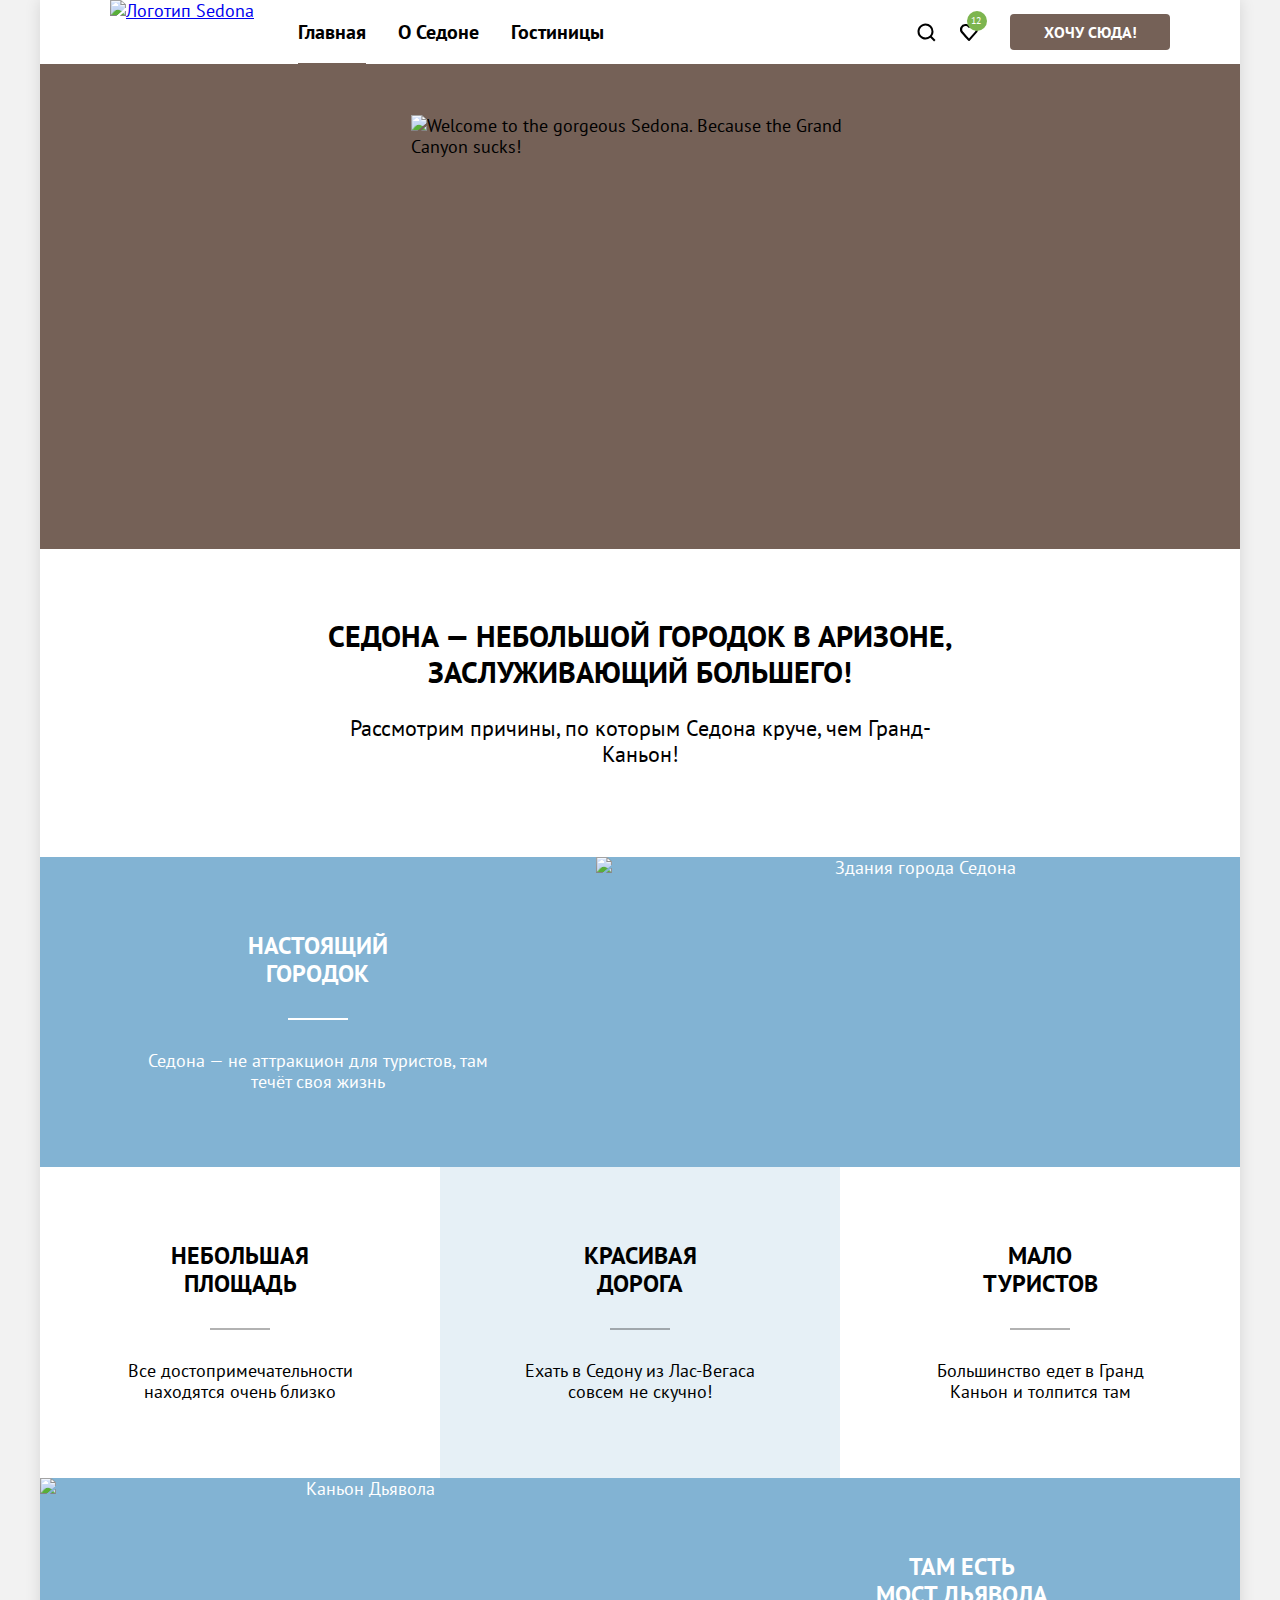
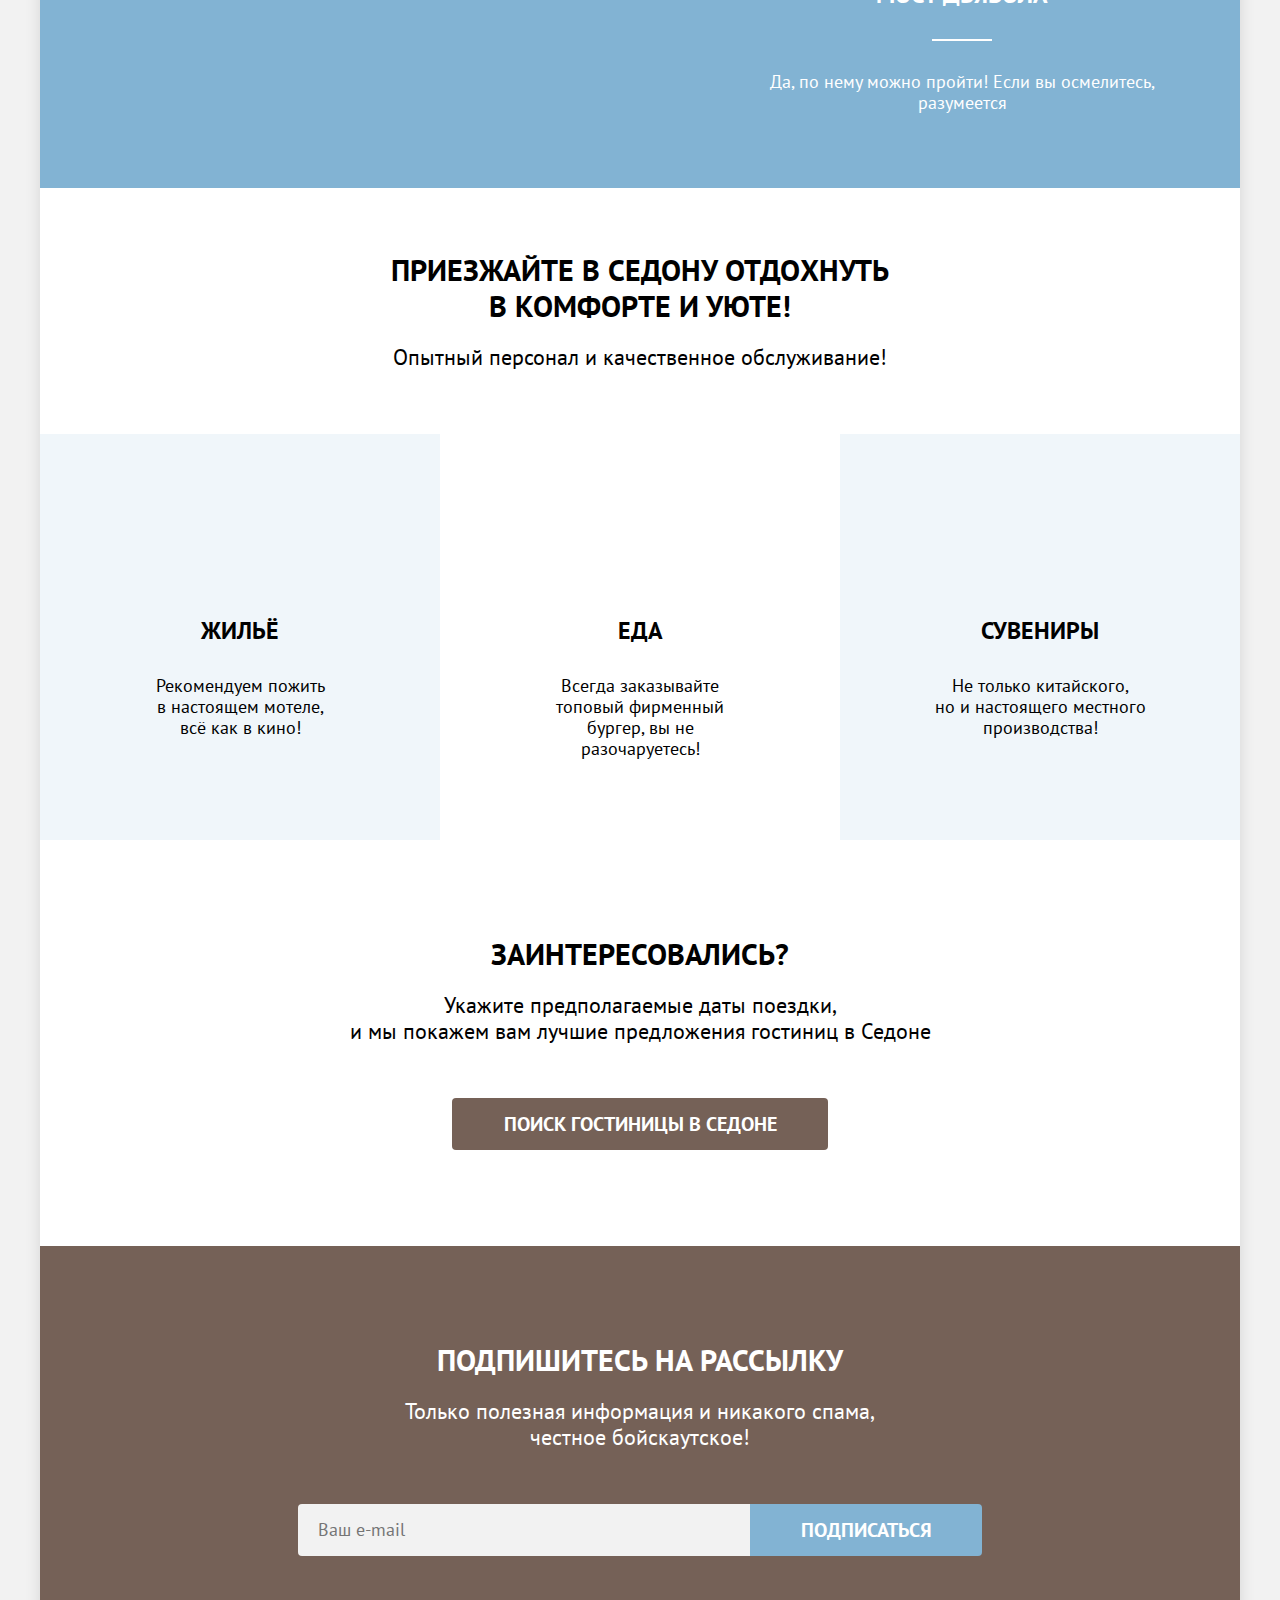
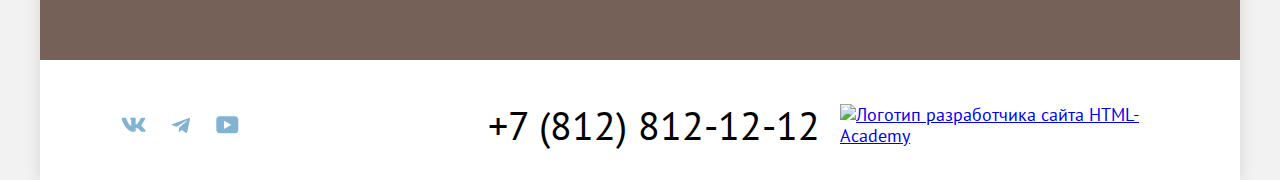
==== commit 1a1ad845: "Критерии задания 5.22 и мелкие исправления." ====
--- a/index.html
+++ b/index.html
@@ -13,7 +13,9 @@
     <div class="page-wrapper">
       <header class="header section">
         <nav class="nav">
-          <img class="logo" src="images/logo.svg" width="140" height="70" alt="Логотип Sedona">
+          <a class="logo" href="#">
+            <img class="logo__img" src="images/logo.svg" width="140" height="70" alt="Логотип Sedona">
+          </a>
           <ul class="nav__pages list-reset">
             <li class="nav__pages-item">
               <a class="nav__link nav__link--active link-reset" href="index.html">Главная</a>
@@ -51,7 +53,7 @@
           </div>
         </nav>
       </header>
-      <main class="main-index">
+      <main class="main-container main-index">
         <section class="hero section">
           <h1 class="visually-hidden">Сайт об отдыхе в городе Седона.</h1>
           <img class="hero__title" src="images/welcome.svg" width="458" height="352" lang="en"
--- a/styles/styles.css
+++ b/styles/styles.css
@@ -36,23 +36,36 @@
   --color-border: #e6e6e6;
 }
 
+html {
+  height: 100%;
+}
+
 body {
+  height: 100%;
   padding: 0 15px;
 
   font-family: "PT Sans", "Arial", sans-serif;
   font-size: 18px;
   line-height: 21px;
-  color: var(--color-basic);
 
   background-color: var(--color-background);
 }
 
 .page-wrapper {
+  display: flex;
+  flex-direction: column;
+
   width: 100%;
   max-width: 1200px;
+  min-height: 100%;
   margin: 0 auto;
 
+  background-color: var(--color-white);
   box-shadow: 0 0 15px 0 rgba(0,0,0, 0.12);
+}
+
+.main-container {
+  flex-grow: 1;
 }
 
 .visually-hidden {
@@ -165,28 +178,24 @@
 }
 
 .header {
+  position: relative;
+  z-index: 1;
   padding: 0 70px;
 
   background-color: var(--color-white);
 }
 
 .nav {
-  position: relative;
-  display: flex;
-
-  padding-left: 170px;
+  display: flex;
 }
 
 .logo {
-  position: absolute;
-  top: 0;
-  left: 0;
-  z-index: 1;
+  margin-bottom: -10px;
+  margin-right: 28px;
 }
 
 .nav__pages {
   display: flex;
-  justify-content: space-between;
   align-items: center;
   flex-wrap: wrap;
 
@@ -201,10 +210,28 @@
   font-weight: 700;
 }
 
+.nav__link--active {
+  position: relative;
+}
+
+.nav__link--active::before {
+  content: "";
+  position: absolute;
+  left: 50%;
+  bottom: -1px;
+
+  width: calc(100% - 32px);
+  height: 2px;
+
+  background-color: var(--color-button-basic);
+  transform: translateX(-50%);
+}
+
 .nav__user {
   display: flex;
   align-items: center;
   flex-wrap: wrap;
+  max-width: 172px;
 
   margin-right: 20px;
 }
@@ -275,7 +302,7 @@
 }
 
 .advantages__box {
-  max-width: 651px;
+  max-width: 656px;
   margin: 0 auto;
   padding: 69px 0 90px;
 
@@ -323,11 +350,16 @@
   flex-direction: row-reverse;
 }
 
+.advantages__card:first-child .advantages__card-title::after,
+.advantages__card:last-child .advantages__card-title::after {
+  background-color: var(--color-white);
+}
+
 .advantages__card-content {
   display: flex;
   flex-direction: column;
-  gap: 62px;
-  padding: 0 85px;
+  gap: 30px;
+  padding: 20px 85px;
 }
 
 .advantages__card-title,
@@ -340,6 +372,7 @@
 
   max-width: 172px;
   margin: 0 auto;
+  margin-bottom: 32px;
 
   font-size: 24px;
   line-height: 28px;
@@ -352,17 +385,12 @@
   position: absolute;
   height: 2px;
   width: 60px;
-  bottom: -31px;
+  bottom: -32px;
   left: 50%;
 
   background-color: rgba(0,0,0, 0.3);
 
-  transform: translate(-50%, -50%);
-}
-
-.advantages__card:first-child .advantages__card-title::after,
-.advantages__card:last-child .advantages__card-title::after {
-  background-color: var(--color-white);
+  transform: translateX(-50%);
 }
 
 .services__box {
@@ -380,15 +408,13 @@
 .services__list {
   display: flex;
   justify-content: center;
+  flex-wrap: wrap;
 }
 
 .services__item {
-  display: flex;
-  flex-direction: column;
-  justify-content: flex-end;
   min-width: 400px;
   min-height: 385px;
-  padding: 81px 85px;
+  padding: 183px 85px 81px 85px;
 
   text-align: center;
 
@@ -411,10 +437,6 @@
 
 .services__item--gift {
   background-image: url("../images/icons/advantage-gift-icon.svg");
-}
-
-.services__item-icon {
-  margin: 0 auto 26px;
 }
 
 .services__item-title,
@@ -561,7 +583,7 @@
 .filter__wrapper {
   display: flex;
   justify-content: space-between;
-  gap: 140px;
+  gap: 40px;
 }
 
 .filter__column {
@@ -579,10 +601,8 @@
   font-weight: 700;
 }
 
-.filter__list {
-  display: flex;
-  flex-direction: column;
-  gap: 16px;
+.filter__item:not(:last-child) {
+  margin-bottom: 16px;
 }
 
 .filter__label {
@@ -645,7 +665,7 @@
   position: relative;
 
   width: 143px;
-  padding: 12px 20px;
+  padding: 12px 40px 12px 20px;
 
   line-height: 24px;
   font-weight: 700;
@@ -654,7 +674,6 @@
 }
 
 .filter__price-input::placeholder {
-  font-weight: 700;
   color: var(--color-basic);
 }
 
@@ -664,7 +683,8 @@
   right: 20px;
   z-index: 1;
 
-  color: black;
+  color: var(--color-basic);
+  opacity: 0.3;
 }
 
 .filter__price-range {
@@ -857,8 +877,7 @@
 }
 
 .catalog__pagination-link {
-  width: 60px;
-  height: 60px;
+  min-width: 60px;
   padding: 12px 5px;
 
   font-size: 20px;
@@ -901,8 +920,9 @@
 
 .footer__social-list {
   display: flex;
-  justify-content: space-between;
-  align-items: center;
+  align-items: center;
+  flex-wrap: wrap;
+  max-width: 235px;
 }
 
 .footer__social-link {
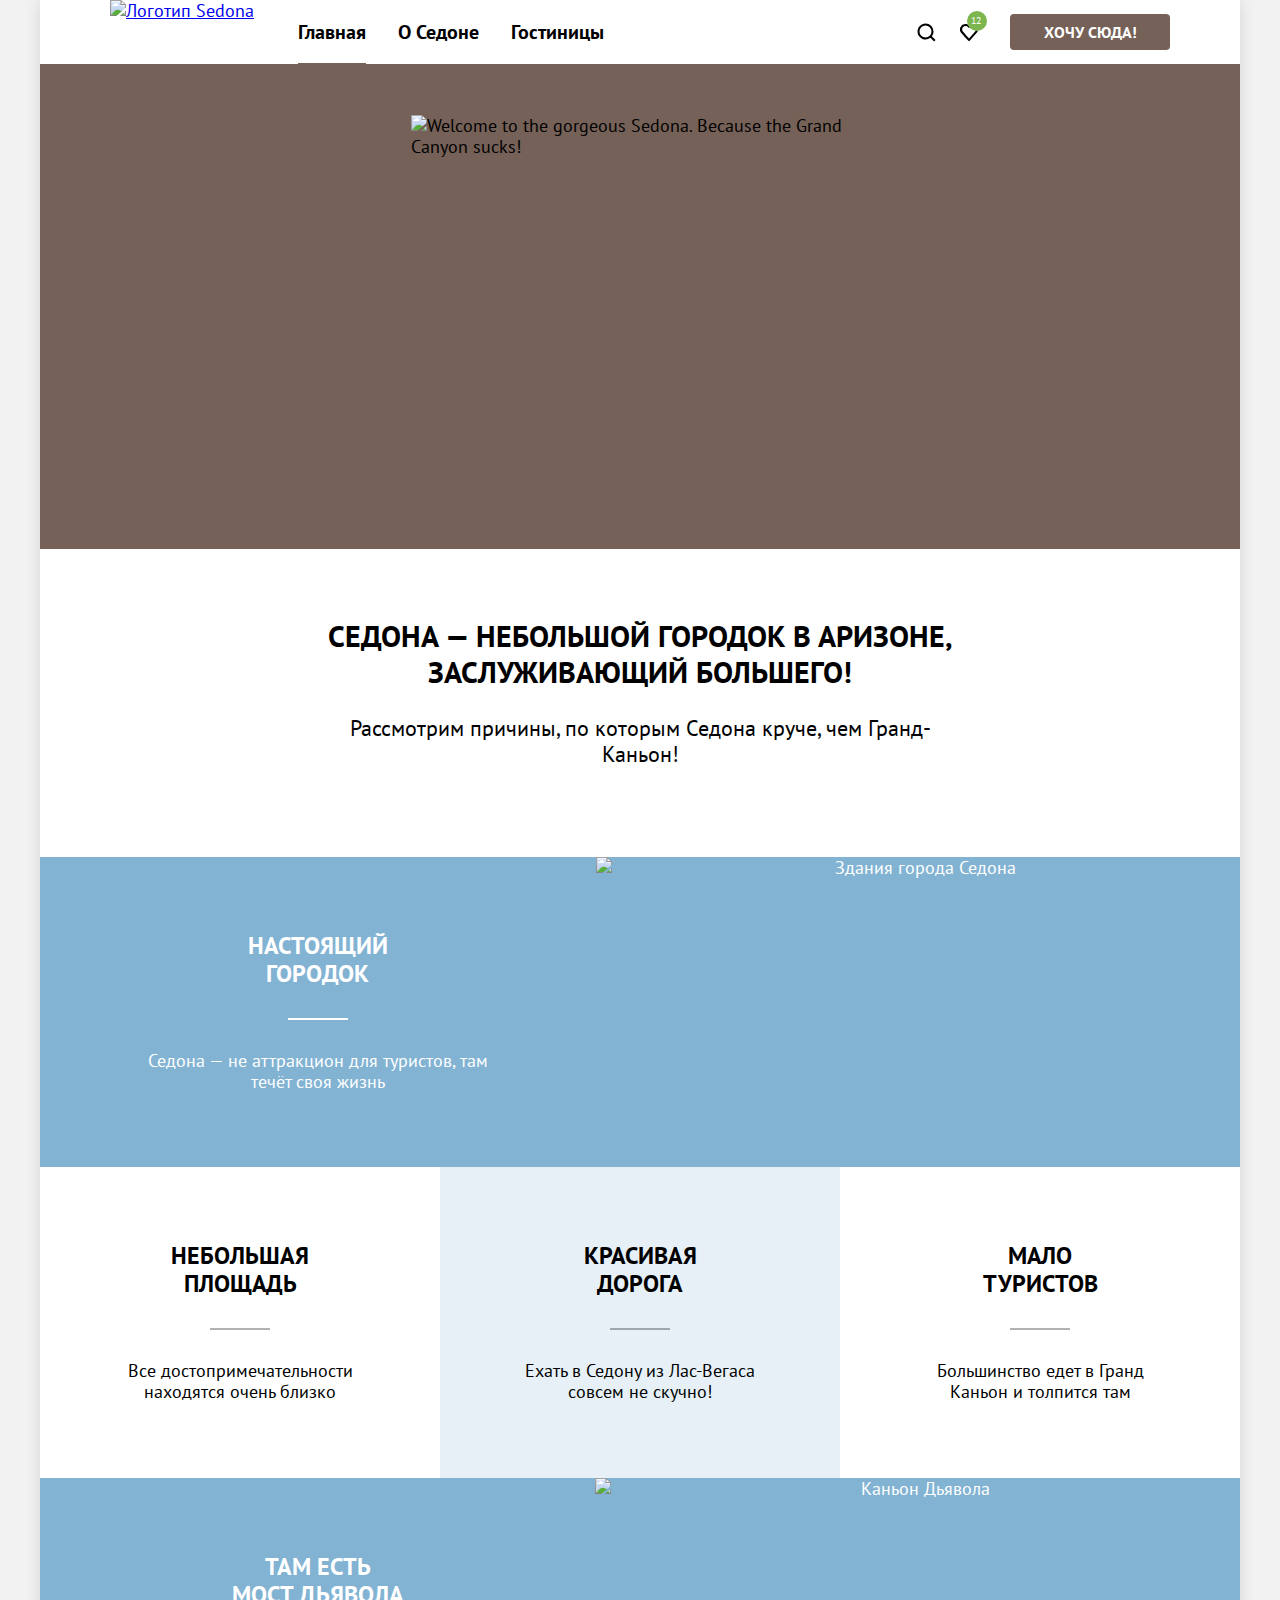
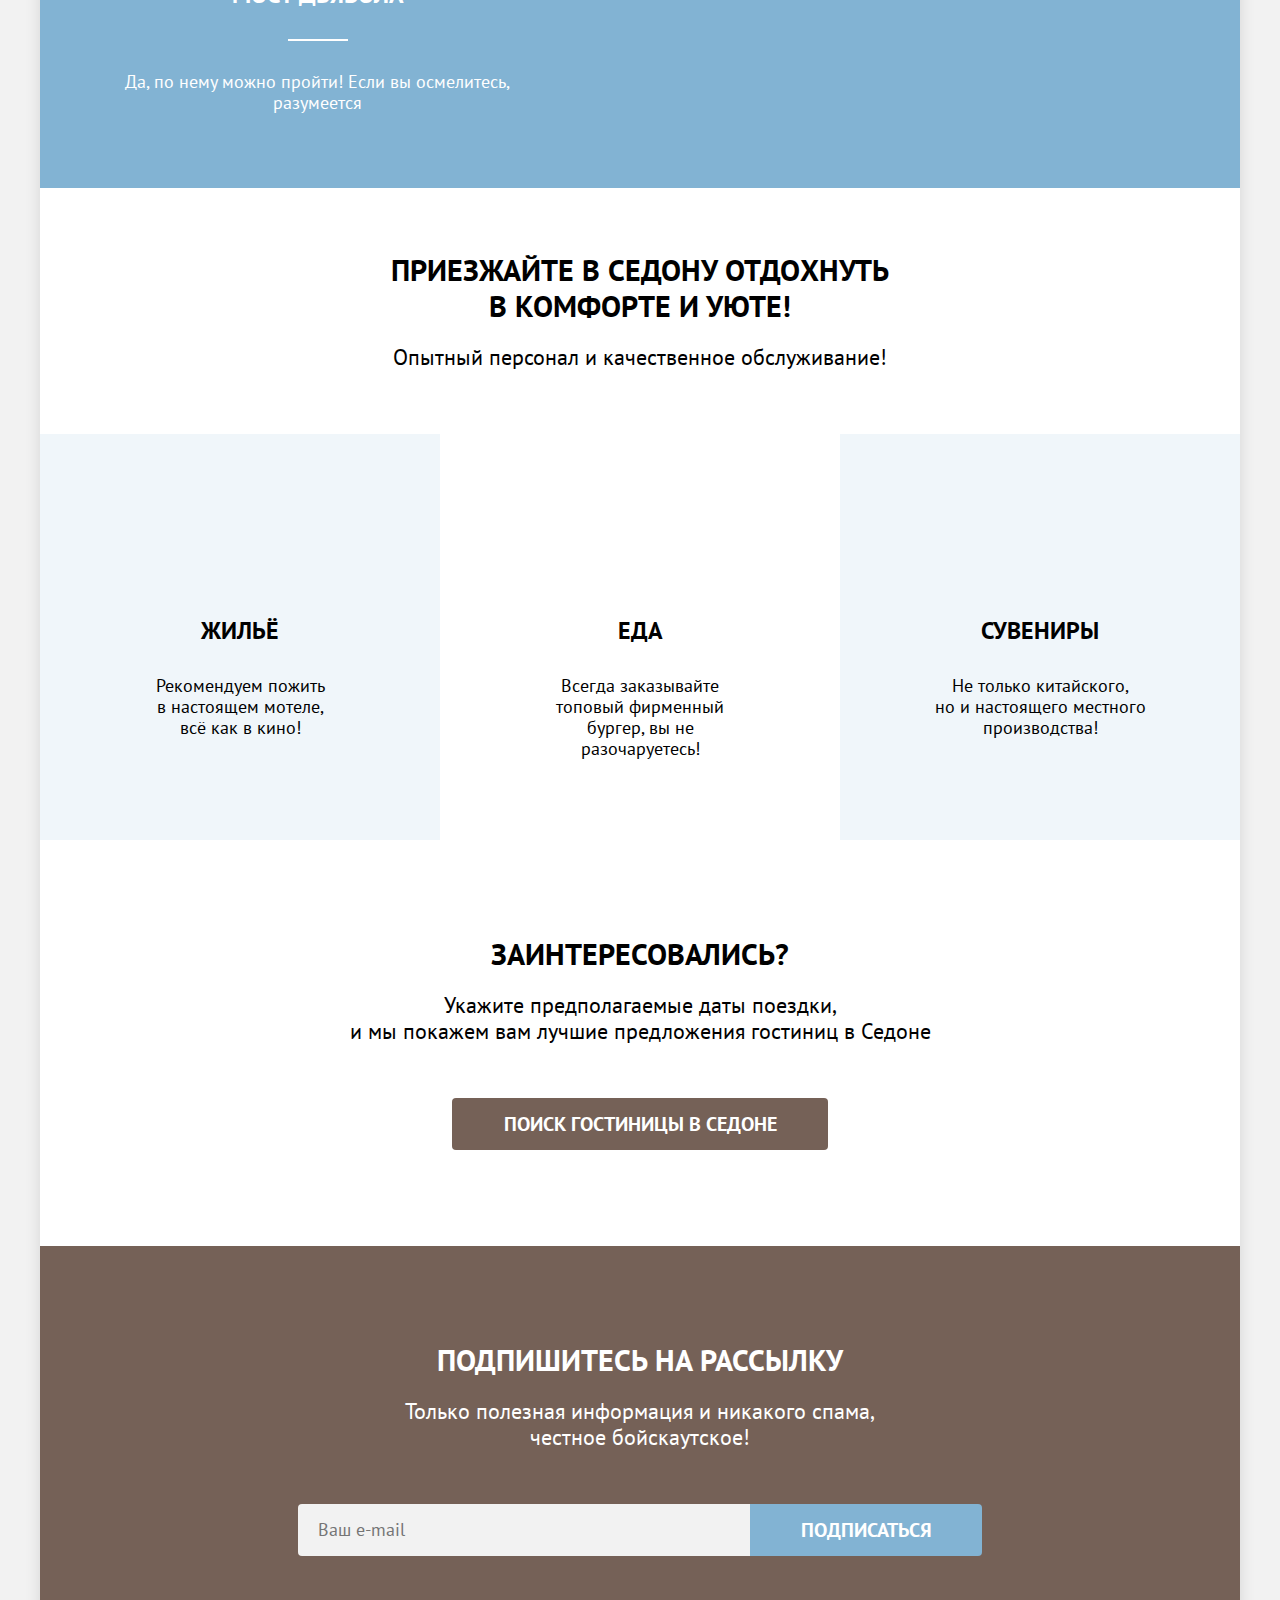
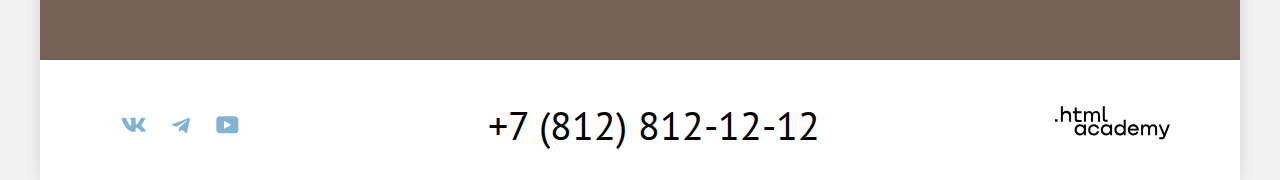
==== commit cb3b1f7b: "Добавлены состояния интерактивных элементов." ====
--- a/index.html
+++ b/index.html
@@ -31,8 +31,9 @@
             <li class="nav__user-item">
               <a class="nav__button nav__button--search" href="#">
                 <span class="visually-hidden">Поиск</span>
-                <svg xmlns="http://www.w3.org/2000/svg" width="19" height="19" fill="none">
-                  <path fill="#000"
+                <svg class="nav__button-icon" aria-hidden="true" focusable="false" xmlns="http://www.w3.org/2000/svg"
+                  width="19" height="19">
+                  <path
                     d="m18.5 17-3.7-3.67c1-1.3 1.7-2.98 1.7-4.87A8 8 0 0 0 8.5.5C4.1.5.5 4.18.5 8.56a8 8 0 0 0 12.9 6.26l3.7 3.68 1.4-1.5Zm-10-2.48a6 6 0 0 1-6-5.96 6 6 0 0 1 12 0 6 6 0 0 1-6 5.96Z" />
                 </svg>
               </a>
@@ -41,8 +42,9 @@
               <a class="nav__button nav__button--favorite" href="#">
                 <span class="visually-hidden">Избранное</span>
                 <output class="nav__favourite-counter">12</output>
-                <svg xmlns="http://www.w3.org/2000/svg" width="18" height="17" fill="none">
-                  <path fill="#000"
+                <svg class="nav__button-icon" aria-hidden="true" focusable="false" xmlns="http://www.w3.org/2000/svg"
+                  width="18" height="17">
+                  <path
                     d="M8.9 17a.9.9 0 0 1-.8-.4c-5.4-6.1-6.7-7.5-7-7.9A5.4 5.4 0 0 1 5.5 0C6.8 0 8 .5 9 1.3a5.46 5.46 0 0 1 9 4.1c0 1.3-.5 2.5-1.3 3.4l-7 7.9c-.2.2-.4.3-.8.3Zm-6-9.5c.3.4 3.5 4 6.1 6.9l6.2-7c.5-.5.7-1.2.7-2 0-1.8-1.5-3.3-3.3-3.3-1 0-2 .5-2.7 1.3-.3.3-.6.4-.9.4-.3 0-.6-.2-.8-.4-.7-.8-1.7-1.3-2.7-1.3-1.8 0-3.3 1.5-3.3 3.3-.1.9.3 1.6.7 2.1-.1 0-.1 0 0 0Z" />
                 </svg>
               </a>
@@ -53,7 +55,7 @@
           </div>
         </nav>
       </header>
-      <main class="main-container main-index">
+      <main class="main-container">
         <section class="hero section">
           <h1 class="visually-hidden">Сайт об отдыхе в городе Седона.</h1>
           <img class="hero__title" src="images/welcome.svg" width="458" height="352" lang="en"
@@ -107,7 +109,7 @@
                 </p>
               </div>
             </li>
-            <li class="advantages__card">
+            <li class="advantages__card advantages__card--reversed">
               <div class="advantages__card-content">
                 <h3 class="advantages__card-title">Там есть мост дьявола</h3>
                 <p class="advantages__card-text">
@@ -180,8 +182,9 @@
             <li class="footer__social-item">
               <a class="footer__social-link" href="https://vk.com/htmlacademy">
                 <span class="visually-hidden">Наша группа во Вконтакте</span>
-                <svg class="footer__social-icon" xmlns="http://www.w3.org/2000/svg" width="25" height="15" fill="none">
-                  <path fill="#83B3D3" fill-rule="evenodd"
+                <svg class="footer__social-icon" aria-hidden="true" focusable="false" xmlns="http://www.w3.org/2000/svg"
+                  width="25" height="15">
+                  <path
                     d="M24.12 1.8c.16-.54 0-.94-.8-.94H20.7c-.67 0-.98.34-1.15.73 0 0-1.33 3.2-3.22 5.27-.61.6-.9.8-1.23.8-.16 0-.41-.2-.41-.75v-5.1c0-.66-.19-.95-.74-.95H9.82c-.42 0-.67.3-.67.59 0 .62.95.76 1.04 2.51v3.8c0 .83-.15.98-.48.98-.9 0-3.06-3.2-4.34-6.88-.25-.72-.5-1-1.18-1H1.57c-.75 0-.9.34-.9.73 0 .68.89 4.07 4.14 8.55 2.17 3.06 5.23 4.72 8 4.72 1.68 0 1.88-.37 1.88-1v-2.32c0-.74.16-.88.7-.88.38 0 1.05.19 2.6 1.66 1.79 1.75 2.08 2.54 3.08 2.54h2.63c.75 0 1.12-.37.9-1.1-.23-.72-1.08-1.77-2.2-3.02-.62-.71-1.54-1.48-1.82-1.86-.39-.5-.28-.71 0-1.15 0 0 3.2-4.42 3.54-5.93Z"
                     clip-rule="evenodd" />
                 </svg>
@@ -190,8 +193,9 @@
             <li class="footer__social-item">
               <a class="footer__social-link" href="https://t.me/htmlacademy">
                 <span class="visually-hidden">Наш Телеграмм</span>
-                <svg class="footer__social-icon" xmlns="http://www.w3.org/2000/svg" width="18" height="16" fill="none">
-                  <path fill="#83B3D3"
+                <svg class="footer__social-icon" aria-hidden="true" focusable="false" xmlns="http://www.w3.org/2000/svg"
+                  width="18" height="16">
+                  <path
                     d="M16.79.96.84 7.1c-1.09.44-1.08 1.05-.2 1.32l4.1 1.28 9.47-5.98c.44-.27.85-.13.52.17l-7.68 6.93-.28 4.22c.41 0 .6-.2.83-.41l1.99-1.94 4.13 3.06c.77.42 1.31.2 1.5-.71l2.72-12.8c.28-1.1-.43-1.61-1.16-1.28Z" />
                 </svg>
               </a>
@@ -199,8 +203,9 @@
             <li class="footer__social-item">
               <a class="footer__social-link" href="https://www.youtube.com/user/htmlacademyru">
                 <span class="visually-hidden">Наш ютуб-канал</span>
-                <svg class="footer__social-icon" xmlns="http://www.w3.org/2000/svg" width="23" height="18" fill="none">
-                  <path fill="#83B3D3"
+                <svg class="footer__social-icon" aria-hidden="true" focusable="false" xmlns="http://www.w3.org/2000/svg"
+                  width="23" height="18">
+                  <path
                     d="M18.94.36H3.51C1.65.36.33 1.95.33 3.76v10.09c0 1.91 1.32 3.5 3.18 3.5h15.65c1.64 0 3.17-1.59 3.17-3.4V3.76c-.22-1.8-1.53-3.4-3.39-3.4ZM7.99 12.89V4.82l7.34 4.04-7.34 4.03Z" />
                 </svg>
               </a>
@@ -209,8 +214,10 @@
           <a class="footer__phone link-reset" href="tel:+78128121212">+7 (812) 812-12-12</a>
         </address>
         <a class="footer__dev-logo" href="https://htmlacademy.ru/" target="_blank" rel="noreferrer noopener">
-          <img class="footer__dev-img" src="images/html-academy-logo.svg" width="115" height="33"
-            alt="Логотип разработчика сайта HTML-Academy">
+          <svg class="footer__dev-logo-icon" xmlns="http://www.w3.org/2000/svg" width="115" height="34">
+            <path
+              d="M0 13.26v2.6h2.5v-2.6H0ZM11.6 4.86c-1.6 0-2.8.7-3.6 1.7h-.1V.36h-2v15.5h2v-5.3c0-2.1 1.3-3.6 3.3-3.6 1.8 0 2.9 1.4 2.9 3.2v5.7h2v-6.1c.1-3-1.8-4.9-4.5-4.9ZM26.6 5.16h-4.8v-3.7h-2v3.8h-1.9v2h1.9v6c0 1.7 1 2.7 2.7 2.7h4.1v-2h-3.7c-.7 0-1.1-.4-1.1-1.1v-5.7h4.8v-2ZM41.1 4.96c-1.6 0-2.9.8-3.5 2.1h-.1c-.6-1.2-1.8-2.1-3.4-2.1-1.4 0-2.5.8-3.1 1.8h-.1v-1.6H29v10.6h2v-5.4c0-2 1-3.5 2.6-3.5 1.5 0 2.4 1 2.4 2.6v6.3h2v-5.6c0-2.4 1.4-3.3 2.6-3.3 1.5 0 2.4 1 2.4 2.6v6.3h2v-6.5c.1-2.5-1.4-4.3-3.9-4.3ZM47.8 13.06c0 1.7 1 2.7 2.8 2.7h2v-2h-1.7c-.7 0-1.1-.4-1.1-1.1V.36h-2v12.7ZM28.9 20.06c-.9-1.1-2.2-1.8-3.9-1.8-3.1 0-5.4 2.3-5.4 5.6s2.3 5.6 5.4 5.6c1.8 0 3-.8 3.8-1.9h.1v1.6h2v-10.6h-2v1.5Zm-3.6 7.4c-2.2 0-3.6-1.6-3.6-3.6s1.4-3.6 3.6-3.6 3.6 1.6 3.6 3.6c0 1.9-1.4 3.6-3.6 3.6ZM44.2 22.36c-.5-2.4-2.6-4.1-5.4-4.1a5.4 5.4 0 0 0-5.6 5.6c0 3.1 2.2 5.6 5.6 5.6 2.8 0 4.9-1.8 5.4-4.2h-2.1a3.4 3.4 0 0 1-3.3 2.3c-2.2 0-3.6-1.6-3.6-3.6s1.4-3.6 3.6-3.6c1.6 0 2.8 1 3.3 2.2h2.1v-.2ZM55.1 20.06c-.9-1.1-2.2-1.8-3.9-1.8-3.1 0-5.4 2.3-5.4 5.6s2.3 5.6 5.4 5.6c1.8 0 3-.8 3.8-1.9h.1v1.6h2v-10.6h-2v1.5Zm-3.6 7.4c-2.2 0-3.6-1.6-3.6-3.6s1.4-3.6 3.6-3.6 3.6 1.6 3.6 3.6c0 1.9-1.5 3.6-3.6 3.6ZM68.7 20.16c-.9-1.1-2.2-1.9-3.9-1.9-3.1 0-5.4 2.3-5.4 5.6s2.2 5.6 5.4 5.6c1.7 0 3-.8 3.8-1.8h.1v1.5h2v-15.4h-2v6.4Zm-3.6 7.3c-2.2 0-3.6-1.6-3.6-3.6s1.4-3.6 3.6-3.6 3.6 1.6 3.6 3.6c-.1 2-1.5 3.6-3.6 3.6ZM78.3 18.26c-3.3 0-5.5 2.5-5.5 5.6 0 3 2.1 5.6 5.5 5.6 2.5 0 4.5-1.3 5.2-3.6h-2.1c-.5 1-1.6 1.6-3 1.6-1.9 0-3.3-1.3-3.4-2.9h8.8c.2-3.6-2-6.3-5.5-6.3Zm0 1.9c1.7 0 3 1 3.3 2.6h-6.5c.3-1.5 1.5-2.6 3.2-2.6ZM98.2 18.26c-1.6 0-2.9.8-3.6 2h-.1c-.6-1.2-1.8-2-3.4-2-1.4 0-2.5.7-3.1 1.8v-1.5h-1.9v10.6h2v-5.4c0-2 1-3.4 2.6-3.5 1.5 0 2.4 1 2.4 2.6v6.3h2v-5.6c0-2.4 1.4-3.3 2.6-3.3 1.5 0 2.4 1 2.4 2.6v6.3h2v-6.5c.1-2.6-1.4-4.4-3.9-4.4ZM109.4 27.36l-3.6-8.9h-2.2l4.8 11.6c-.3.9-.7 1.2-1.7 1.2h-2.5v2h2.5c1.8 0 2.8-.8 3.5-2.6l4.7-12.2h-2.1l-3.4 8.9Z" />
+          </svg>
         </a>
       </footer>
     </div>
--- a/styles/styles.css
+++ b/styles/styles.css
@@ -24,11 +24,17 @@
   --color-basic: #000000;
   --color-second: #333333;
   --color-white: #ffffff;
+  --color-white-30: rgba(255, 255, 255, 0.3);
   --color-green: #7db54f;
+  --color-dark-green: #6C9E42;
   --color-button-basic: #756157;
+  --color-button-basic-30: rgba(117, 97, 87, 0.3);
+  --color-button-hover: #615048;
   --color-blue: #82B3D3;
-  --color-blue-12: rgba(131,179,211, 0.12);
-  --color-blue-20: rgba(131,179,211, 0.2);
+  --color-icon-hover: #68A2CA;
+  --color-icon-hover-30: rgba(104, 162, 202, 0.3);
+  --color-blue-12: rgba(131, 179, 211, 0.12);
+  --color-blue-20: rgba(131, 179, 211, 0.2);
   --color-error: #ff5757;
   --color-input-basic: #3f5e72;
   --color-input-second: #e5e5e5;
@@ -42,7 +48,7 @@
 
 body {
   height: 100%;
-  padding: 0 15px;
+  padding: 0 40px;
 
   font-family: "PT Sans", "Arial", sans-serif;
   font-size: 18px;
@@ -61,7 +67,7 @@
   margin: 0 auto;
 
   background-color: var(--color-white);
-  box-shadow: 0 0 15px 0 rgba(0,0,0, 0.12);
+  box-shadow: 0 0 15px 0 rgba(0, 0, 0, 0.12);
 }
 
 .main-container {
@@ -153,6 +159,25 @@
 
   border-radius: 4px;
   background-color: var(--color-button-basic);
+
+  transition: background-color 0.3s, color 0.3s, opacity 0.3s;
+}
+
+.button:hover {
+  background-color: var(--color-button-hover);
+}
+
+.button:focus {
+  background-color: var(--color-button-hover);
+}
+
+.button:active {
+  background-color: var(--color-button-basic);
+  color: var(--color-white-30);
+}
+
+.button:disabled {
+  background-color: var(--color-input-second);
 }
 
 .section {
@@ -160,7 +185,7 @@
 }
 
 .section-title {
-  margin:0;
+  margin: 0;
   margin-bottom: 20px;
 
   font-size: 30px;
@@ -192,6 +217,20 @@
 .logo {
   margin-bottom: -10px;
   margin-right: 28px;
+
+  transition: opacity 0.3s;
+}
+
+.logo:hover {
+  opacity: 0.6;
+}
+
+.logo:focus {
+  opacity: 0.6;
+}
+
+.logo:active {
+  opacity: 0.3;
 }
 
 .nav__pages {
@@ -208,6 +247,8 @@
   font-size: 20px;
   line-height: 24px;
   font-weight: 700;
+
+  transition: color 0.3s;
 }
 
 .nav__link--active {
@@ -225,13 +266,30 @@
 
   background-color: var(--color-button-basic);
   transform: translateX(-50%);
+
+  transition: background-color 0.3s;
+}
+
+.nav__link:hover {
+  color: var(--color-button-basic);
+}
+
+.nav__link:focus {
+  color: var(--color-button-basic);
+}
+
+.nav__link:active {
+  color: var(--color-button-basic-30);
+}
+
+.nav__link--active:active.nav__link--active::before {
+  background-color: var(--color-button-basic-30);
 }
 
 .nav__user {
   display: flex;
   align-items: center;
   flex-wrap: wrap;
-  max-width: 172px;
 
   margin-right: 20px;
 }
@@ -242,6 +300,24 @@
   justify-content: center;
 
   padding: 22px 12px;
+}
+
+.nav__button-icon {
+  fill: var(--color-basic);
+
+  transition: fill 0.3s;
+}
+
+.nav__button:hover .nav__button-icon {
+  fill: var(--color-button-basic);
+}
+
+.nav__button:focus .nav__button-icon {
+  fill: var(--color-button-basic);
+}
+
+.nav__button:active .nav__button-icon {
+  fill: var(--color-button-basic-30);
 }
 
 .nav__button--favorite {
@@ -332,8 +408,11 @@
   text-align: center;
 }
 
-.advantages__card:first-child,
-.advantages__card:last-child {
+.advantages__card:nth-child(2n + 1) {
+  background-color: var(--color-blue-20);
+}
+
+.advantages__card:has(.advantages__card-image) {
   grid-column: span 3;
   flex-direction: row;
 
@@ -342,17 +421,12 @@
   background-color: var(--color-blue);
 }
 
-.advantages__card:nth-child(3) {
-  background-color: var(--color-blue-20);
-}
-
-.advantages__card:last-child {
+.advantages__card:has(.advantages__card-image) .advantages__card-title::after {
+  background-color: var(--color-white);
+}
+
+.advantages__card--reversed {
   flex-direction: row-reverse;
-}
-
-.advantages__card:first-child .advantages__card-title::after,
-.advantages__card:last-child .advantages__card-title::after {
-  background-color: var(--color-white);
 }
 
 .advantages__card-content {
@@ -388,7 +462,7 @@
   bottom: -32px;
   left: 50%;
 
-  background-color: rgba(0,0,0, 0.3);
+  background-color: rgba(0, 0, 0, 0.3);
 
   transform: translateX(-50%);
 }
@@ -508,7 +582,6 @@
   width: 100%;
   padding: 14px 20px;
 
-  font-size: 18px;
   line-height: 24px;
 
   background-color: var(--color-background);
@@ -523,6 +596,18 @@
 
   background-color: #82B3D3;
   border-radius: 0 4px 4px 0;
+}
+
+.subscribe__button:hover {
+  background-color: var(--color-icon-hover);
+}
+
+.subscribe__button:focus {
+  background-color: var(--color-icon-hover);
+}
+
+.subscribe__button:active {
+  color: var(--color-white-30);
 }
 
 .filter {
@@ -578,6 +663,16 @@
 
 .breadcrumbs__link {
   font-size: 16px;
+
+  transition: opacity 0.3s;
+}
+
+.breadcrumbs__link:hover {
+  opacity: 0.6;
+}
+
+.breadcrumbs__link:active {
+  opacity: 0.3;
 }
 
 .filter__wrapper {
@@ -606,8 +701,12 @@
 }
 
 .filter__label {
+  display: block;
+
   position: relative;
   padding-left: 36px;
+
+  cursor: pointer;
 }
 
 .filter__input {
@@ -711,8 +810,35 @@
   background-color: var(--color-blue);
 }
 
+.filter__button--form-app:hover {
+  background-color: var(--color-icon-hover);
+}
+
+.filter__button--form-app:focus {
+  background-color: var(--color-icon-hover);
+}
+
+.filter__button--form-app:active {
+  color: var(--color-white-30);
+}
+
 .filter__button--form-reset {
   background-color: transparent;
+}
+
+.filter__button--form-reset:hover {
+  opacity: 0.6;
+  background-color: transparent
+}
+
+.filter__button--form-reset:focus {
+  opacity: 1;
+  background-color: transparent
+}
+
+.filter__button--form-reset:active {
+  color: var(--color-white-30);
+  background-color: transparent
 }
 
 .catalog {
@@ -768,6 +894,7 @@
 
   border: 2px solid var(--color-input-second);
   border-radius: 4px;
+  cursor: pointer;
 }
 
 .catalog__layout {
@@ -777,7 +904,7 @@
   gap: 8px;
 }
 
-.catalog__layout-button{
+.catalog__layout-button {
   width: 48px;
   height: 48px;
 
@@ -787,6 +914,8 @@
 
   border: 2px solid var(--color-input-second);
   border-radius: 4px;
+
+  transition: border 0.3s;
 }
 
 .catalog__layout-button--cards {
@@ -802,6 +931,11 @@
 }
 
 .catalog__layout-button--active {
+  border: 2px solid var(--color-basic);
+}
+
+.catalog__layout-button:hover,
+.catalog__layout-button:active {
   border: 2px solid var(--color-basic);
 }
 
@@ -826,6 +960,22 @@
   border-radius: 4px;
 }
 
+.catalog__cards-link {
+  transition: color 0.3s;
+}
+
+.catalog__cards-link:hover {
+  color: var(--color-button-basic);
+}
+
+.catalog__cards-link:focus {
+  color: var(--color-button-basic);
+}
+
+.catalog__cards-link:active {
+  color: var(--color-button-basic-30);
+}
+
 .catalog__cards-img {
   display: block;
   margin-bottom: 16px;
@@ -850,6 +1000,19 @@
 
 .catalog__cards-button--added {
   background-color: var(--color-green);
+}
+
+.catalog__cards-button--added:hover {
+  background-color: var(--color-dark-green);
+}
+
+.catalog__cards-button--added:focus {
+  background-color: var(--color-dark-green);
+}
+
+.catalog__cards-button--added:active {
+  background-color: var(--color-green);
+  color: var(--color-white-30);
 }
 
 .catalog__cards-rating {
@@ -888,15 +1051,29 @@
 
   background-color: var(--color-blue);
   border-radius: 4px;
-}
-
-.catalog__pagination-link--active {
+
+  transition: background-color 0.3s, color 0.3s;
+}
+
+.catalog__pagination-link:hover {
+  background-color: var(--color-icon-hover);
+}
+
+.catalog__pagination-link:active {
+  color: var(--color-white-30);
+}
+
+.catalog__pagination-link--active,
+.catalog__pagination-link--active:hover,
+.catalog__pagination-link--active:active {
   color: var(--color-basic);
 
   background-color: var(--color-background);
 }
 
-.catalog__pagination-link--divider {
+.catalog__pagination-link--divider,
+.catalog__pagination-link--divider:hover,
+.catalog__pagination-link--divider:active {
   color: var(--color-basic);
 
   background-color: transparent;
@@ -933,9 +1110,63 @@
   height: 40px;
 }
 
+.footer__social-link:hover .footer__social-icon {
+  fill: var(--color-icon-hover);
+}
+
+.footer__social-link:focus .footer__social-icon {
+  fill: var(--color-icon-hover);
+}
+
+.footer__social-link:active .footer__social-icon {
+  fill: var(--color-icon-hover-30);
+}
+
+.footer__social-icon {
+  fill: var(--color-blue);
+
+  transition: fill 0.3s;
+}
+
 .footer__phone {
   padding: 5px 0;
 
   font-size: 40px;
   line-height: 40px;
-}
+
+  transition: color 0.3s;
+}
+
+.footer__phone:hover {
+  color: var(--color-button-basic);
+}
+
+.footer__phone:focus {
+  color: var(--color-button-basic);
+}
+
+.footer__phone:active {
+  color: var(--color-button-basic-30);
+}
+
+.footer__dev-logo {
+  outline-offset: 10px;
+}
+
+.footer__dev-logo-icon {
+  fill: var(--color-basic);
+
+  transition: fill 0.3s;
+}
+
+.footer__dev-logo:hover .footer__dev-logo-icon {
+  fill: var(--color-button-basic);
+}
+
+.footer__dev-logo:focus .footer__dev-logo-icon {
+  fill: var(--color-button-basic);
+}
+
+.footer__dev-logo:active .footer__dev-logo-icon {
+  fill: var(--color-button-basic-30);
+}
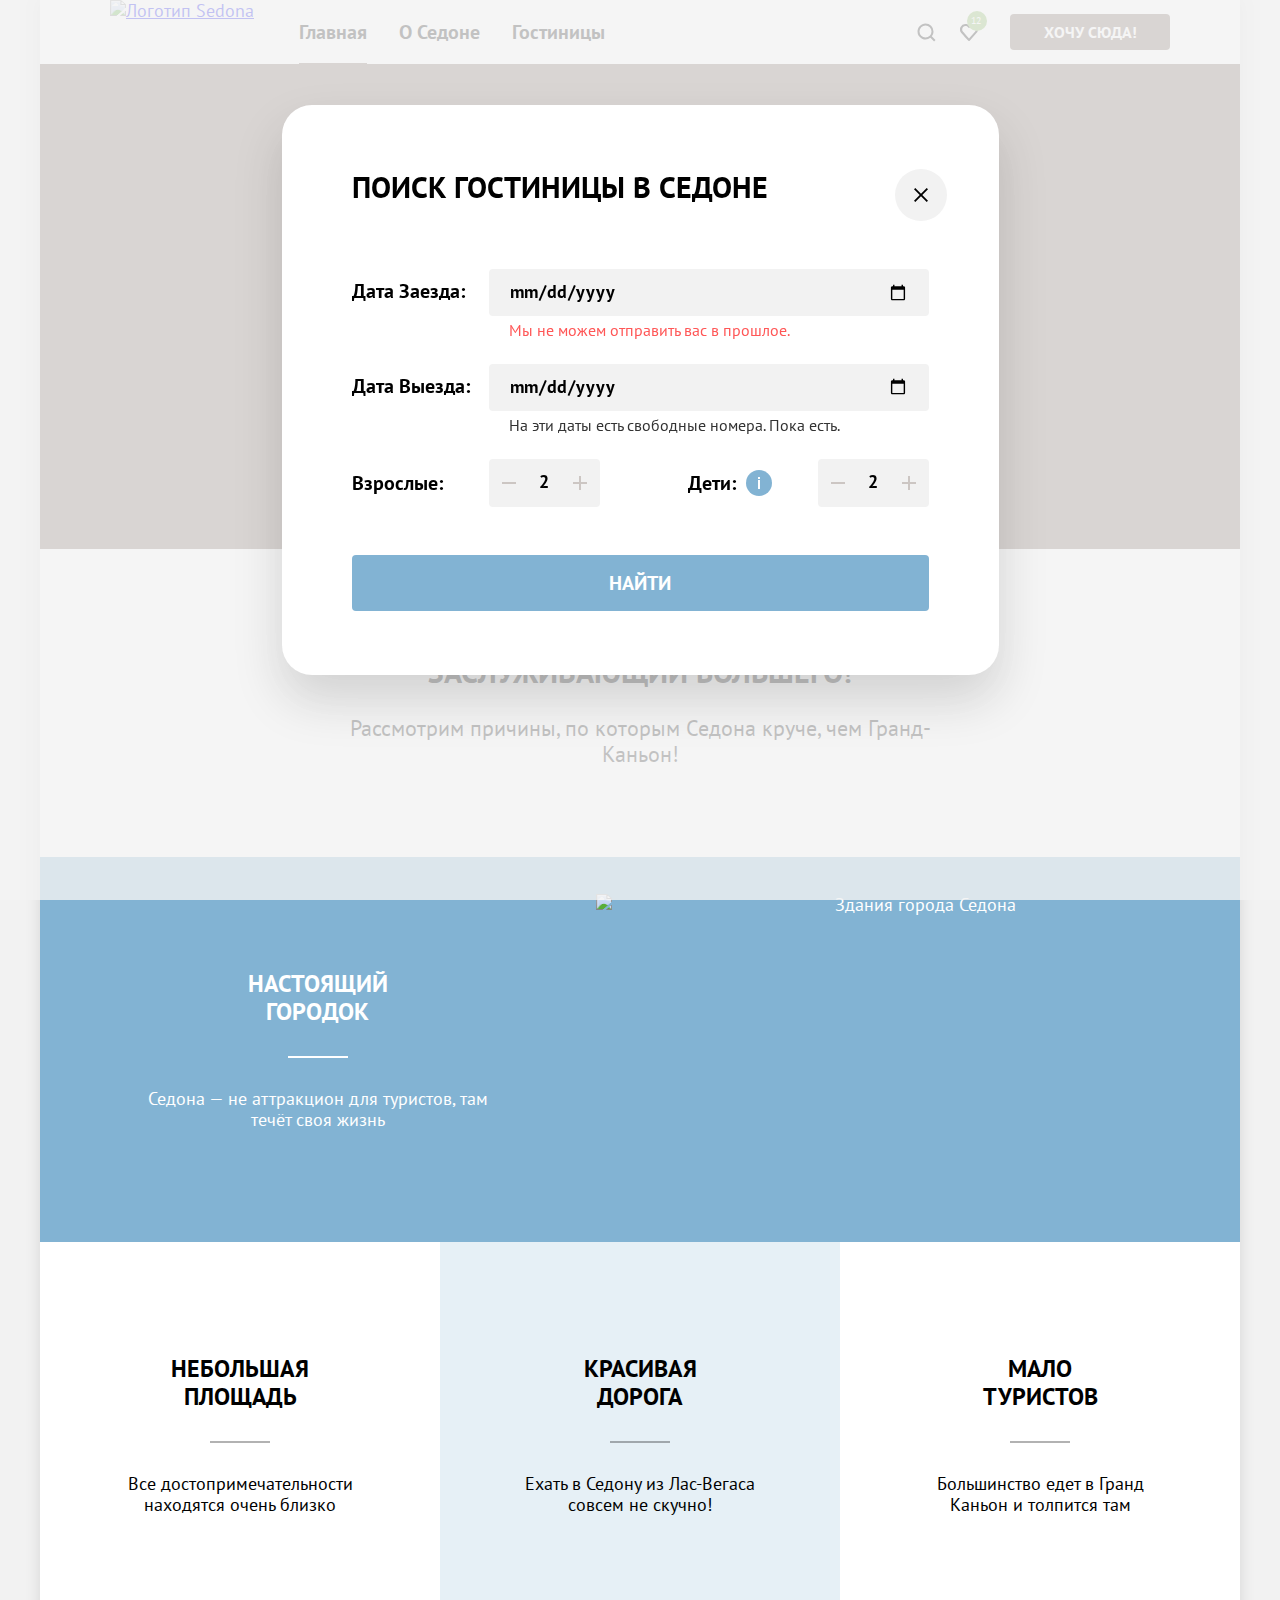
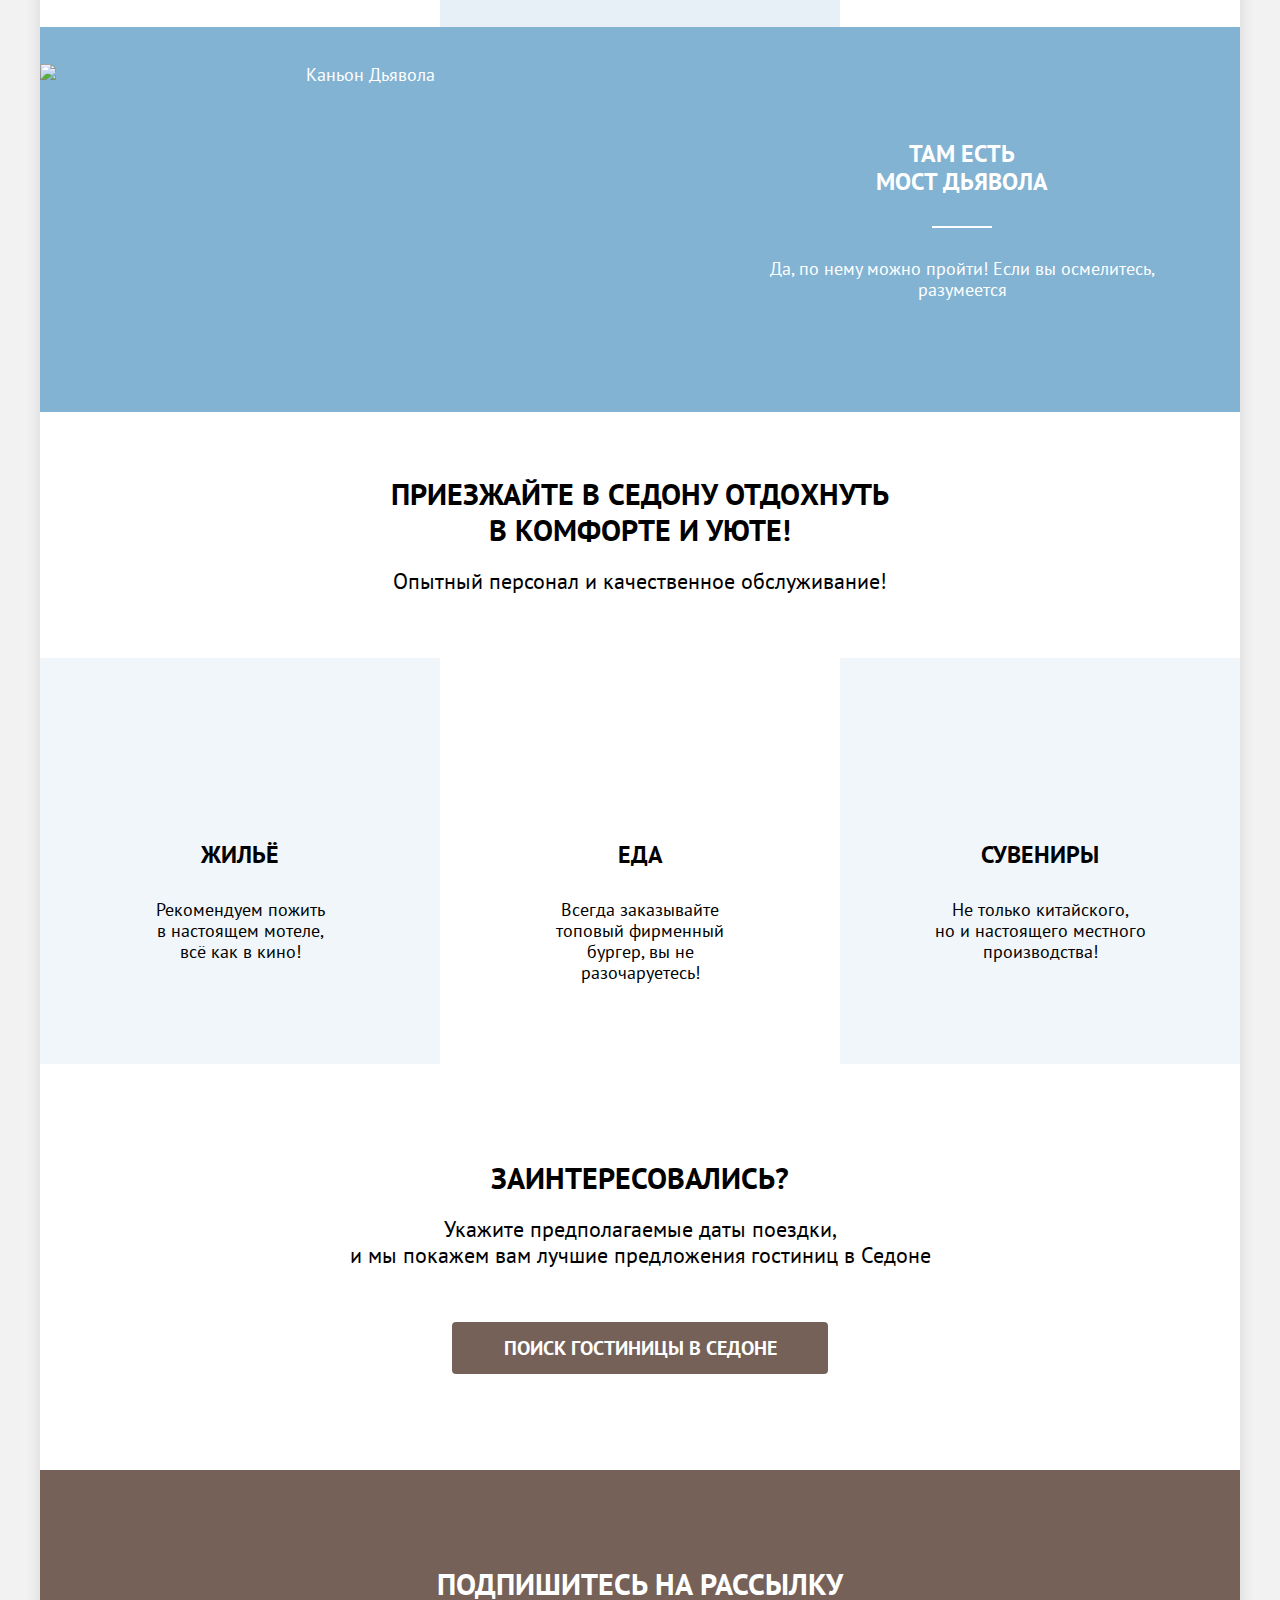
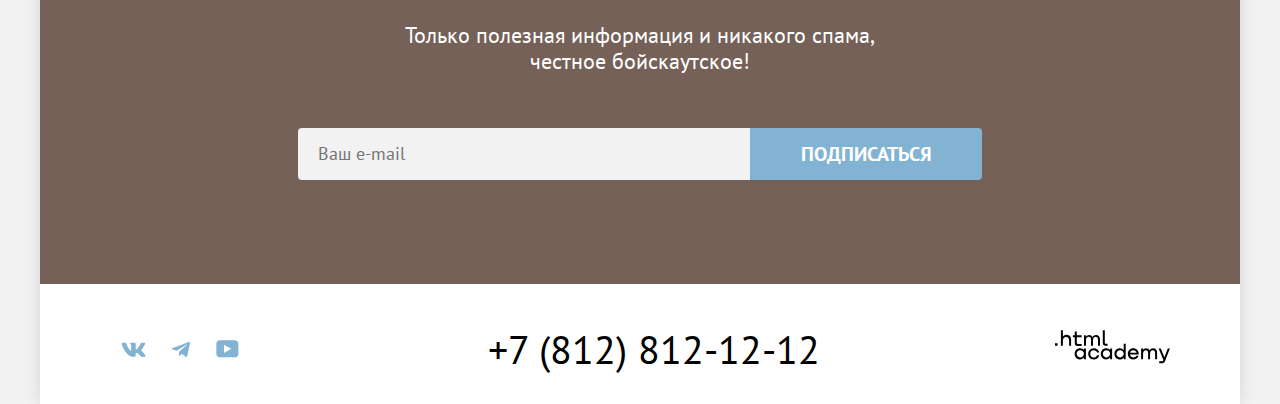
==== commit d4e0b78d: "Внесены правки в разметку модального окна." ====
--- a/index.html
+++ b/index.html
@@ -5,6 +5,7 @@
     <meta charset="utf-8">
     <meta name="viewport" content="width=device-width, initial-scale=1.0">
     <title>Седона | Главная</title>
+    <link rel="icon" href="favicon.ico">
     <link rel="stylesheet" href="styles/normalize.css">
     <link rel="stylesheet" href="styles/styles.css">
   </head>
@@ -18,7 +19,7 @@
           </a>
           <ul class="nav__pages list-reset">
             <li class="nav__pages-item">
-              <a class="nav__link nav__link--active link-reset" href="index.html">Главная</a>
+              <a class="nav__link nav__link--active link-reset">Главная</a>
             </li>
             <li class="nav__pages-item">
               <a class="nav__link link-reset" href="#">О Седоне</a>
@@ -51,7 +52,7 @@
             </li>
           </ul>
           <div class="nav__modal-link-wrapper">
-            <a class="nav__modal-link button link-reset" href="#">Хочу сюда!</a>
+            <a class="nav__modal-link button link-button link-reset" href="#">Хочу сюда!</a>
           </div>
         </nav>
       </header>
@@ -159,7 +160,7 @@
             <p class="services__text main-text">
               Укажите предполагаемые даты поездки,<br> и мы покажем вам лучшие предложения гостиниц в Седоне
             </p>
-            <a class="services__link button link-reset" href="catalog.html">Поиск гостиницы в Седоне</a>
+            <a class="services__link button link-button link-reset" href="catalog.html">Поиск гостиницы в Седоне</a>
           </div>
         </section>
         <section class="subscribe section">
@@ -170,7 +171,8 @@
             </p>
             <form class="subscribe__form" action="https://echo.htmlacademy.ru/" method="post">
               <label class="visually-hidden" for="email">Ваш e-mail</label>
-              <input class="subscribe__input input-reset" type="email" placeholder="Ваш e-mail" id="email" required>
+              <input class="subscribe__input input-reset" type="email" placeholder="Ваш e-mail" id="email" name="email"
+                required>
               <button class="subscribe__button button button-reset" type="submit">Подписаться</button>
             </form>
           </div>
@@ -180,7 +182,8 @@
         <address class="footer__social">
           <ul class="footer__social-list list-reset">
             <li class="footer__social-item">
-              <a class="footer__social-link" href="https://vk.com/htmlacademy">
+              <a class="footer__social-link" href="https://vk.com/htmlacademy" target="_blank"
+                rel="noreferrer noopener">
                 <span class="visually-hidden">Наша группа во Вконтакте</span>
                 <svg class="footer__social-icon" aria-hidden="true" focusable="false" xmlns="http://www.w3.org/2000/svg"
                   width="25" height="15">
@@ -191,7 +194,7 @@
               </a>
             </li>
             <li class="footer__social-item">
-              <a class="footer__social-link" href="https://t.me/htmlacademy">
+              <a class="footer__social-link" href="https://t.me/htmlacademy" target="_blank" rel="noreferrer noopener">
                 <span class="visually-hidden">Наш Телеграмм</span>
                 <svg class="footer__social-icon" aria-hidden="true" focusable="false" xmlns="http://www.w3.org/2000/svg"
                   width="18" height="16">
@@ -201,7 +204,8 @@
               </a>
             </li>
             <li class="footer__social-item">
-              <a class="footer__social-link" href="https://www.youtube.com/user/htmlacademyru">
+              <a class="footer__social-link" href="https://www.youtube.com/user/htmlacademyru" target="_blank"
+                rel="noreferrer noopener">
                 <span class="visually-hidden">Наш ютуб-канал</span>
                 <svg class="footer__social-icon" aria-hidden="true" focusable="false" xmlns="http://www.w3.org/2000/svg"
                   width="23" height="18">
@@ -220,6 +224,103 @@
           </svg>
         </a>
       </footer>
+      <section class="modal">
+        <div class="modal__wrapper">
+          <h2 class="modal__title section-title">Поиск гостиницы в Седоне</h2>
+          <button class="modal__close-button button-reset">
+            <span class="visually-hidden">Закрыть модальное окно</span>
+            <svg class="modal__close-button-icon" width="14" height="14" viewBox="0 0 14 14"
+              xmlns="http://www.w3.org/2000/svg">
+              <path
+                d="M14 1.29231L12.7077 0L7 5.70769L1.29231 0L0 1.29231L5.70769 7L0 12.7077L1.29231 14L7 8.29231L12.7077 14L14 12.7077L8.29231 7L14 1.29231Z" />
+            </svg>
+          </button>
+          <form class="modal__form" method="get" action="https://echo.htmlacademy.ru">
+            <div class="modal__form-inner">
+              <div class="modal__form-date-line-wrapper">
+                <label class="modal__form-label modal__form-label--date" for="date-of-checkin">Дата Заезда:</label>
+                <div class="modal__form-input-wrapper">
+                  <input class="modal__form-input input-reset" type="date" id="date-of-checkin" name="date-of-checkin"
+                    placeholder="27 апреля 2020" required>
+                  <span class="modal__form-input-message modal__form-input-message--alert">
+                    Мы не можем отправить вас в прошлое.
+                  </span>
+                </div>
+              </div>
+              <div class="modal__form-date-line-wrapper">
+                <label class="modal__form-label modal__form-label--date" for="date-of-checkout">Дата Выезда:</label>
+                <div class="modal__form-input-wrapper">
+                  <input class="modal__form-input input-reset" type="date" id="date-of-checkout" name="date-of-checkout"
+                    placeholder="1 сентября 2021" required>
+                  <span class="modal__form-input-message">
+                    На эти даты есть свободные номера. Пока есть.
+                  </span>
+                </div>
+              </div>
+              <div class="modal__form-box">
+                <div class="modal__line-wrapper">
+                  <div class="modal__label-wrapper">
+                    <label class="modal__form-label" for="count-of-adult">Взрослые:</label>
+                  </div>
+                  <div class="modal__form-counter-wrapper">
+                    <button class="modal__form-counter-button modal__form-counter-button--remove button-reset"
+                      type="button">
+                      <span class="visually-hidden">Уменьшить количество</span>
+                    </button>
+                    <input class="modal__form-input modal__form-counter-input input-reset" type="number" placeholder="2"
+                      value="2" id="count-of-adult" name="count-of-adult">
+                    <button class="modal__form-counter-button modal__form-counter-button--add button-reset"
+                      type="button">
+                      <span class="visually-hidden">Увеличить количество</span>
+                      <svg class="modal__form-counter-button-icon" width="14" height="14" viewBox="0 0 14 14"
+                        xmlns="http://www.w3.org/2000/svg">
+                        <path d="M14 6H8V0H6V6H0V8H6V14H8V8H14V6Z" />
+                      </svg>
+                    </button>
+                  </div>
+                </div>
+                <div class="modal__line-wrapper">
+                  <div class="modal__label-wrapper">
+                    <label class="modal__form-label" for="count-of-children">
+                      Дети:
+                    </label>
+                    <span class="modal__tooltip">
+                      <button class="modal__toopltip-button button-reset" type="button"
+                        aria-labelledby="tooltip-content">
+                        <svg class="modal__toopltip-icon" width="2" height="12" viewBox="0 0 2 12" fill="none"
+                          xmlns="http://www.w3.org/2000/svg">
+                          <path fill-rule="evenodd" clip-rule="evenodd" d="M0 0H2V2H0V0ZM2 12H0V3H2V12Z" fill="white" />
+                        </svg>
+                      </button>
+                      <span class="modal__tooltip-content" role="tooltip" id="tooltip-content">
+                        Укажите количество детей, которые будут с вами, возраст которых от 6 до 18 лет. Дети до 6 лет
+                        размещаются бесплатно.
+                      </span>
+                    </span>
+                  </div>
+                  <div class="modal__form-counter-wrapper">
+                    <button class="modal__form-counter-button modal__form-counter-button--remove button-reset"
+                      type="button">
+                      <span class="visually-hidden">Уменьшить количество</span>
+                    </button>
+                    <input class="modal__form-input modal__form-counter-input input-reset" type="number" placeholder="2"
+                      value="2" id="count-of-children" name="count-of-children">
+                    <button class="modal__form-counter-button modal__form-counter-button--add button-reset"
+                      type="button">
+                      <span class="visually-hidden">Увеличить количество</span>
+                      <svg class="modal__form-counter-button-icon" width="14" height="14" viewBox="0 0 14 14"
+                        xmlns="http://www.w3.org/2000/svg">
+                        <path d="M14 6H8V0H6V6H0V8H6V14H8V8H14V6Z" />
+                      </svg>
+                    </button>
+                  </div>
+                </div>
+              </div>
+            </div>
+            <button class="modal__form-button button button-reset" type="submit">Найти</button>
+          </form>
+        </div>
+      </section>
     </div>
   </body>
 
--- a/styles/styles.css
+++ b/styles/styles.css
@@ -22,6 +22,7 @@
 
 :root {
   --color-basic: #000000;
+  --color-basic-30: rgba(0, 0, 0, 0.3);
   --color-second: #333333;
   --color-white: #ffffff;
   --color-white-30: rgba(255, 255, 255, 0.3);
@@ -38,8 +39,9 @@
   --color-error: #ff5757;
   --color-input-basic: #3f5e72;
   --color-input-second: #e5e5e5;
+  --color-input-third: #e6e6e6;
   --color-background: #f2f2f2;
-  --color-border: #e6e6e6;
+  --color-background-80: rgba(242, 242, 242, 0.8);
 }
 
 html {
@@ -48,7 +50,6 @@
 
 body {
   height: 100%;
-  padding: 0 40px;
 
   font-family: "PT Sans", "Arial", sans-serif;
   font-size: 18px;
@@ -61,8 +62,7 @@
   display: flex;
   flex-direction: column;
 
-  width: 100%;
-  max-width: 1200px;
+  width: 1200px;
   min-height: 100%;
   margin: 0 auto;
 
@@ -124,17 +124,22 @@
 }
 
 .input-number-arrow-remove[type="number"]::-webkit-outer-spin-button,
-.input-number-arrow-remove[type="number"]::-webkit-inner-spin-button {
+.input-number-arrow-remove[type="number"]::-webkit-inner-spin-button,
+.modal__form-counter-input[type="number"]::-webkit-outer-spin-button,
+.modal__form-counter-input[type="number"]::-webkit-inner-spin-button {
   -webkit-appearance: none;
   margin: 0;
 }
 
-.input-number-arrow-remove[type="number"] {
+.input-number-arrow-remove[type="number"],
+.modal__form-counter-input[type="number"] {
   -moz-appearance: textfield;
 }
 
 .input-number-arrow-remove[type="number"]:hover,
-.input-number-arrow-remove[type="number"]:focus {
+.input-number-arrow-remove[type="number"]:focus,
+.modal__form-counter-input[type="number"]:hover,
+.modal__form-counter-input[type="number"]:focus {
   -moz-appearance: number-input;
 }
 
@@ -178,6 +183,35 @@
 
 .button:disabled {
   background-color: var(--color-input-second);
+  color: var(--color-white);
+}
+
+.button:disabled:hover {
+  opacity: 1;
+  background-color: var(--color-input-second);
+}
+
+.button:disabled:active {
+  color: var(--color-white);
+}
+
+.button--transparent:disabled {
+  background-color: transparent;
+  color: var(--color-white-30);
+}
+
+.link-button:not([href]) {
+  background-color: var(--color-input-second);
+  color: var(--color-white);
+}
+
+.link-button:not([href]):hover {
+  opacity: 1;
+  background-color: var(--color-input-second);
+}
+
+.link-button:not([href]):active {
+  color: var(--color-white);
 }
 
 .section {
@@ -215,8 +249,9 @@
 }
 
 .logo {
+  flex-shrink: 0;
   margin-bottom: -10px;
-  margin-right: 28px;
+  margin-right: 33px;
 
   transition: opacity 0.3s;
 }
@@ -237,12 +272,13 @@
   display: flex;
   align-items: center;
   flex-wrap: wrap;
+  gap: 8px;
 
   margin-right: auto;
 }
 
 .nav__link {
-  padding: 20px 16px;
+  padding: 20px 12px;
 
   font-size: 20px;
   line-height: 24px;
@@ -261,13 +297,11 @@
   left: 50%;
   bottom: -1px;
 
-  width: calc(100% - 32px);
+  width: calc(100% - 24px);
   height: 2px;
 
   background-color: var(--color-button-basic);
   transform: translateX(-50%);
-
-  transition: background-color 0.3s;
 }
 
 .nav__link:hover {
@@ -282,14 +316,21 @@
   color: var(--color-button-basic-30);
 }
 
-.nav__link--active:active.nav__link--active::before {
-  background-color: var(--color-button-basic-30);
+.nav__link--active:hover {
+  color: inherit;
+}
+
+.nav__link--active:focus {
+  color: inherit;
+}
+
+.nav__link--active:active {
+  color: inherit;
 }
 
 .nav__user {
   display: flex;
   align-items: center;
-  flex-wrap: wrap;
 
   margin-right: 20px;
 }
@@ -345,11 +386,18 @@
 .nav__modal-link-wrapper {
   display: flex;
   align-items: center;
-  justify-content: space-between;
+  flex-wrap: wrap;
+  max-width: 160px;
+  padding: 5px 0;
 }
 
 .nav__modal-link {
   min-width: 160px;
+  max-width: 200px;
+}
+
+.nav__modal-link:not(:last-child) {
+  margin-bottom: 5px;
 }
 
 .hero {
@@ -396,16 +444,21 @@
 .advantages__list {
   display: grid;
   grid-template-columns: repeat(3, 1fr);
-  grid-template-rows: repeat(3, 1fr);
+  grid-template-rows: repeat(3, min-content);
 }
 
 .advantages__card {
   display: flex;
   align-items: center;
+  justify-content: center;
+
+  min-height: 385px;
+
+  text-align: center;
+}
+
+.advantages__card:not(.advantages__card:has(.advantages__card-image)) {
   flex-direction: column;
-  justify-content: center;
-
-  text-align: center;
 }
 
 .advantages__card:nth-child(2n + 1) {
@@ -413,8 +466,7 @@
 }
 
 .advantages__card:has(.advantages__card-image) {
-  grid-column: span 3;
-  flex-direction: row;
+  grid-column: 1 / -1;
 
   color: var(--color-white);
 
@@ -586,6 +638,7 @@
 
   background-color: var(--color-background);
   border-radius: 4px 0 0 4px;
+  transition: background-color 0.3s;
 }
 
 .subscribe__button {
@@ -675,6 +728,14 @@
   opacity: 0.3;
 }
 
+.breadcrumbs__link--active:hover {
+  opacity: 1;
+}
+
+.breadcrumbs__link--active:active {
+  opacity: 1;
+}
+
 .filter__wrapper {
   display: flex;
   justify-content: space-between;
@@ -701,44 +762,81 @@
 }
 
 .filter__label {
-  display: block;
-
   position: relative;
-  padding-left: 36px;
+  display: flex;
+  align-items: center;
+  gap: 16px;
 
   cursor: pointer;
-}
-
-.filter__input {
-  position: absolute;
-  appearance: none;
-}
-
-.filter__check-box,
-.filter__radio-input {
-  position: absolute;
-  left: 0;
-
+  transition: opacity 0.3s;
+}
+
+.filter__label:hover{
+  opacity: 0.6;
+}
+
+.filter__label:focus{
+  opacity: 1;
+}
+
+.filter__label:active{
+  opacity: 0.3;
+}
+
+.radio-label::before,
+.checkbox-label::before {
+  content: "";
   width: 20px;
   height: 20px;
 
+  background-color: var(--color-white);
+}
+
+.checkbox-label::before {
+  border-radius: 4px;
+}
+
+.checkbox-label::after {
+  content: "";
+  width: 12px;
+  height: 9px;
+
+  position: absolute;
+  left: 4px;
+  top: 7px;
+
+  background-repeat: no-repeat;
   background-size: cover;
 }
 
-.filter__check-box {
-  background-image: url("../images/icons/checkbox.svg");
-}
-
-.checkbox-input:checked + .filter__check-box {
-  background-image: url("../images/icons/checkbox-checked.svg");
-}
-
-.filter__radio-input {
-  background-image: url("../images/icons/radio-input.svg");
-}
-
-.radio-input:checked + .filter__radio-input {
-  background-image: url("../images/icons/radio-input-checked.svg");
+.checkbox-input:checked + .checkbox-label::after {
+  background-image: url("../images/icons/check-icon.svg");
+}
+
+.radio-label::before {
+  border-radius: 50%;
+}
+
+.radio-label::after {
+  content: "";
+  width: 10px;
+  height: 10px;
+
+  position: absolute;
+  left: 5px;
+  top: 50%;
+
+  background-color: transparent;
+  border-radius: 50%;
+  transform: translateY(-50%);
+}
+
+.radio-input:checked + .radio-label::after {
+  background-color: var(--color-input-basic);
+}
+
+.filter__input:focus + .filter__label::before {
+  outline: 3px solid var(--color-blue);
 }
 
 .filter__price-list {
@@ -764,16 +862,22 @@
   position: relative;
 
   width: 143px;
-  padding: 12px 40px 12px 20px;
+  padding: 12px 42px 12px 20px;
 
   line-height: 24px;
   font-weight: 700;
 
   border: none;
+  transition: background-color 0.3s;
 }
 
 .filter__price-input::placeholder {
   color: var(--color-basic);
+}
+
+.filter__price-input:hover,
+.subscribe__input:hover {
+  background-color: var(--color-input-third);
 }
 
 .filter__price-label {
@@ -787,10 +891,49 @@
 }
 
 .filter__price-range {
+  display: flex;
+  align-items: center;
+  height: 20px;
+}
+
+.filter__price-range-main-bar {
+  position: relative;
   width: 100%;
+  height: 4px;
+
+  background-color: var(--color-white-30);
+}
+
+.filter__price-range-bar {
+  position: absolute;
+  height: 100%;
+
+  background-color: var(--color-white);
+}
+
+.filter__price-range-pin {
+  position: absolute;
+  top: 50%;
+
+  width: 20px;
   height: 20px;
 
   background-color: var(--color-white);
+  border-radius: 5px;
+  transform: translateY(-50%);
+  transition: background-color 0.3s;
+}
+
+.filter__price-range-pin:hover {
+  background-color: var(--color-input-third);
+}
+
+.filter__price-range-pin:focus {
+  background-color: var(--color-input-third);
+}
+
+.filter__price-range-pin:active {
+  background-color: var(--color-blue);
 }
 
 .filter__buttons {
@@ -895,6 +1038,20 @@
   border: 2px solid var(--color-input-second);
   border-radius: 4px;
   cursor: pointer;
+  transition: border 0.3s;
+}
+
+.catalog__select-control:hover {
+  border: 2px solid var(--color-icon-hover);
+}
+
+.catalog__select-control:focus {
+  border: 2px solid var(--color-icon-hover);
+}
+
+.catalog__select-control:disabled {
+  border: 2px solid var(--color-basic-30);
+  color: var(--color-basic-30);
 }
 
 .catalog__layout {
@@ -946,7 +1103,7 @@
   gap: 20px;
   padding: 40px 0;
 
-  border-bottom: 1px solid var(--color-border);
+  border-bottom: 1px solid var(--color-input-third);
 }
 
 .catalog__cards-item {
@@ -956,7 +1113,7 @@
   gap: 16px;
   padding: 20px;
 
-  border: 1px solid var(--color-border);
+  border: 1px solid var(--color-input-third);
   border-radius: 4px;
 }
 
@@ -998,6 +1155,23 @@
   justify-content: space-between;
 }
 
+.catalog__cards-button--favorite {
+  background-color: var(--color-blue);
+}
+
+.catalog__cards-button--favorite:hover {
+  background-color: var(--color-icon-hover);
+}
+
+.catalog__cards-button--favorite:focus {
+  background-color: var(--color-icon-hover);
+}
+
+.catalog__cards-button--favorite:active {
+  background-color: var(--color-blue);
+  color: var(--color-white-30);
+}
+
 .catalog__cards-button--added {
   background-color: var(--color-green);
 }
@@ -1018,6 +1192,22 @@
 .catalog__cards-rating {
   display: flex;
   justify-content: space-between;
+}
+
+.catalog__cards-rating-stars {
+  display: flex;
+  align-items: center;
+  gap: 6px;
+}
+
+.catalog__cards-rating-stars-item {
+  width: 18px;
+  height: 17px;
+
+  background-image: url("../images/icons/star-icon.svg");
+  background-repeat: no-repeat;
+  background-size: cover;
+  background-position: center;
 }
 
 .catalog__cards-rating-number {
@@ -1170,3 +1360,329 @@
 .footer__dev-logo:active .footer__dev-logo-icon {
   fill: var(--color-button-basic-30);
 }
+
+.modal {
+  position: fixed;
+  top: 0;
+  bottom: 0;
+  left: 0;
+  right: 0;
+
+  display: flex;
+  justify-content: center;
+  align-items: center;
+
+  background-color: var(--color-background-80);
+  z-index: 10;
+
+  /* display: none; */
+}
+
+.modal__title {
+  padding-right: 40px;
+  margin-bottom: 64px;
+}
+
+.modal__wrapper {
+  position: relative;
+
+  width: 717px;
+  padding: 64px 70px;
+
+  background-color: var(--color-white);
+  border-radius: 30px;
+  box-shadow: 0 25px 50px 0 rgba(0, 0, 0, 0.15);
+  transform: translateY(-60px);
+}
+
+.modal__close-button {
+  position: absolute;
+  top: 64px;
+  right: 52px;
+
+  display: flex;
+  align-items: center;
+  justify-content: center;
+
+  width: 52px;
+  height: 52px;
+
+  background-color: var(--color-background);
+  border-radius: 50%;
+  transition: background-color 0.3s;
+}
+
+.modal__close-button-icon {
+  fill: var(--color-basic);
+}
+
+.modal__close-button:hover {
+  background-color: var(--color-input-third);
+}
+
+.modal__close-button:focus-visible {
+  background-color: var(--color-input-third);
+}
+
+.modal__close-button:active {
+  background-color: var(--color-input-third);
+}
+
+.modal__close-button:active .modal__close-button-icon {
+  fill: var(--color-button-basic-30);
+}
+
+.modal__form-inner {
+  display: flex;
+  flex-direction: column;
+  gap: 23px;
+
+  margin-bottom: 48px;
+}
+
+.modal__line-wrapper {
+  display: flex;
+  justify-content: space-between;
+  align-items: center;
+  gap: 46px;
+}
+
+.modal__form-label {
+  width: 100%;
+
+  font-size: 20px;
+  font-weight: 700;
+  line-height: 24px;
+}
+
+.modal__label-wrapper {
+  display: flex;
+  align-items: center;
+  gap: 10px;
+}
+
+.modal__form-date-line-wrapper {
+  display: flex;
+  justify-content: space-between;
+  gap: 18px;
+}
+
+.modal__form-input-wrapper {
+  display: flex;
+  flex-direction: column;
+  gap: 4px;
+}
+
+.modal__form-label--date {
+  padding-top: 10px;
+}
+
+.modal__form-input {
+  padding: 12px 20px;
+  width: 440px;
+
+  font-weight: 700;
+
+  background-color: var(--color-background);
+  border-radius: 4px;
+}
+
+.modal__form-input::placeholder {
+  font-weight: 700;
+}
+
+.modal__form-input-message {
+  padding: 0 20px;
+
+  font-size: 16px;
+  line-height: 21px;
+  font-weight: 400;
+  color: var(--color-second);
+}
+
+.modal__form-input-message--alert {
+  color: var(--color-error);
+}
+
+.modal__form-box {
+  display: flex;
+  justify-content: space-between;
+  align-items: center;
+  gap: 20px;
+}
+
+.modal__form-counter-wrapper {
+  display: flex;
+}
+
+.modal__form-counter-input {
+  width: 31px;
+  padding: 0 10px;
+
+  border-radius: 0;
+}
+
+.modal__form-counter-button {
+  position: relative;
+
+  width: 40px;
+  height: 48px;
+
+  background-color: var(--color-background);
+}
+
+.modal__form-counter-button--remove {
+  border-radius: 4px 0 0 4px;
+}
+
+.modal__form-counter-button--add {
+  border-radius: 0 4px 4px 0;
+}
+
+.modal__form-counter-button--remove::before {
+  content: "";
+  position: absolute;
+  top: 50%;
+  left: 50%;
+
+  width: 14px;
+  height: 2px;
+
+  background-color: var(--color-button-basic-30);
+  transform: translate(-50%, -50%);
+  transition: background-color 0.3s;
+}
+
+.modal__form-counter-button--remove:hover.modal__form-counter-button--remove::before {
+  background-color: var(--color-basic);
+}
+
+.modal__form-counter-button--remove:focus-visible.modal__form-counter-button--remove::before {
+  background-color: var(--color-basic);
+}
+
+.modal__form-counter-button--remove:active.modal__form-counter-button--remove::before {
+  background-color: var(--color-button-basic-30);
+}
+
+.modal__form-counter-button--add {
+  display: flex;
+  align-items: center;
+  justify-content: center;
+}
+
+.modal__form-counter-button-icon {
+  fill: var(--color-button-basic);
+  fill-opacity: 0.3;
+
+  transition: fill 0.3s, fill-opacity 0.3s;
+}
+
+.modal__form-counter-button--add:hover .modal__form-counter-button-icon {
+  fill: var(--color-basic);
+  fill-opacity: 1;
+}
+
+.modal__form-counter-button--add:focus-visible .modal__form-counter-button-icon {
+  fill: var(--color-basic);
+  fill-opacity: 1;
+}
+
+.modal__form-counter-button--add:active .modal__form-counter-button-icon {
+  fill: var(--color-button-basic);
+  fill-opacity: 0.3;
+}
+
+.modal__tooltip {
+  position: relative;
+}
+
+.modal__toopltip-button {
+  display: flex;
+  align-items: center;
+  justify-content: center;
+
+  width: 26px;
+  height: 26px;
+
+
+  background-color: var(--color-blue);
+  border-radius: 50%;
+  transition: background-color 0.3s;
+}
+
+.modal__toopltip-button:hover {
+  background-color: var(--color-icon-hover);
+}
+
+.modal__toopltip-button:focus {
+  background-color: var(--color-icon-hover);
+}
+
+.modal__toopltip-button:active {
+  background-color: var(--color-blue);
+}
+
+.modal__toopltip-button:hover + .modal__tooltip-content,
+.modal__toopltip-button:focus + .modal__tooltip-content {
+  visibility: visible;
+  opacity: 1;
+}
+
+.modal__tooltip-content {
+  position: absolute;
+  top: 40px;
+  left: 50%;
+
+  visibility: hidden;
+  width: 256px;
+  padding: 18px 18px 22px 22px;
+
+  color: var(--color-white);
+  font-size: 16px;
+  font-weight: 400;
+  line-height: 20px;
+
+  opacity: 0;
+  background-color: var(--color-second);
+  border-radius: 10px;
+  transform: translateX(-50%);
+  box-shadow: 0 15px 30px 0 var(--color-basic-30);
+  z-index: 1;
+  transition: opacity 0.3s, visibility 0.3s;
+}
+
+.modal__tooltip-content:before {
+  content: "";
+  position: absolute;
+  top: -5px;
+  left: 50%;
+
+  width: 20px;
+  height: 20px;
+
+  background-color: var(--color-second);
+  transform: translateX(-50%) rotate(45deg);
+}
+
+.modal__form-button {
+  width: 100%;
+  padding: 18px;
+
+  font-size: 20px;
+
+  background-color: var(--color-blue);
+}
+
+.modal__form-button:hover {
+  background-color: var(--color-icon-hover);
+}
+
+.modal__form-button:focus {
+  background-color: var(--color-icon-hover);
+}
+
+.modal__form-button:active {
+  background-color: var(--color-blue);
+  color: var(--color-white-30);
+}
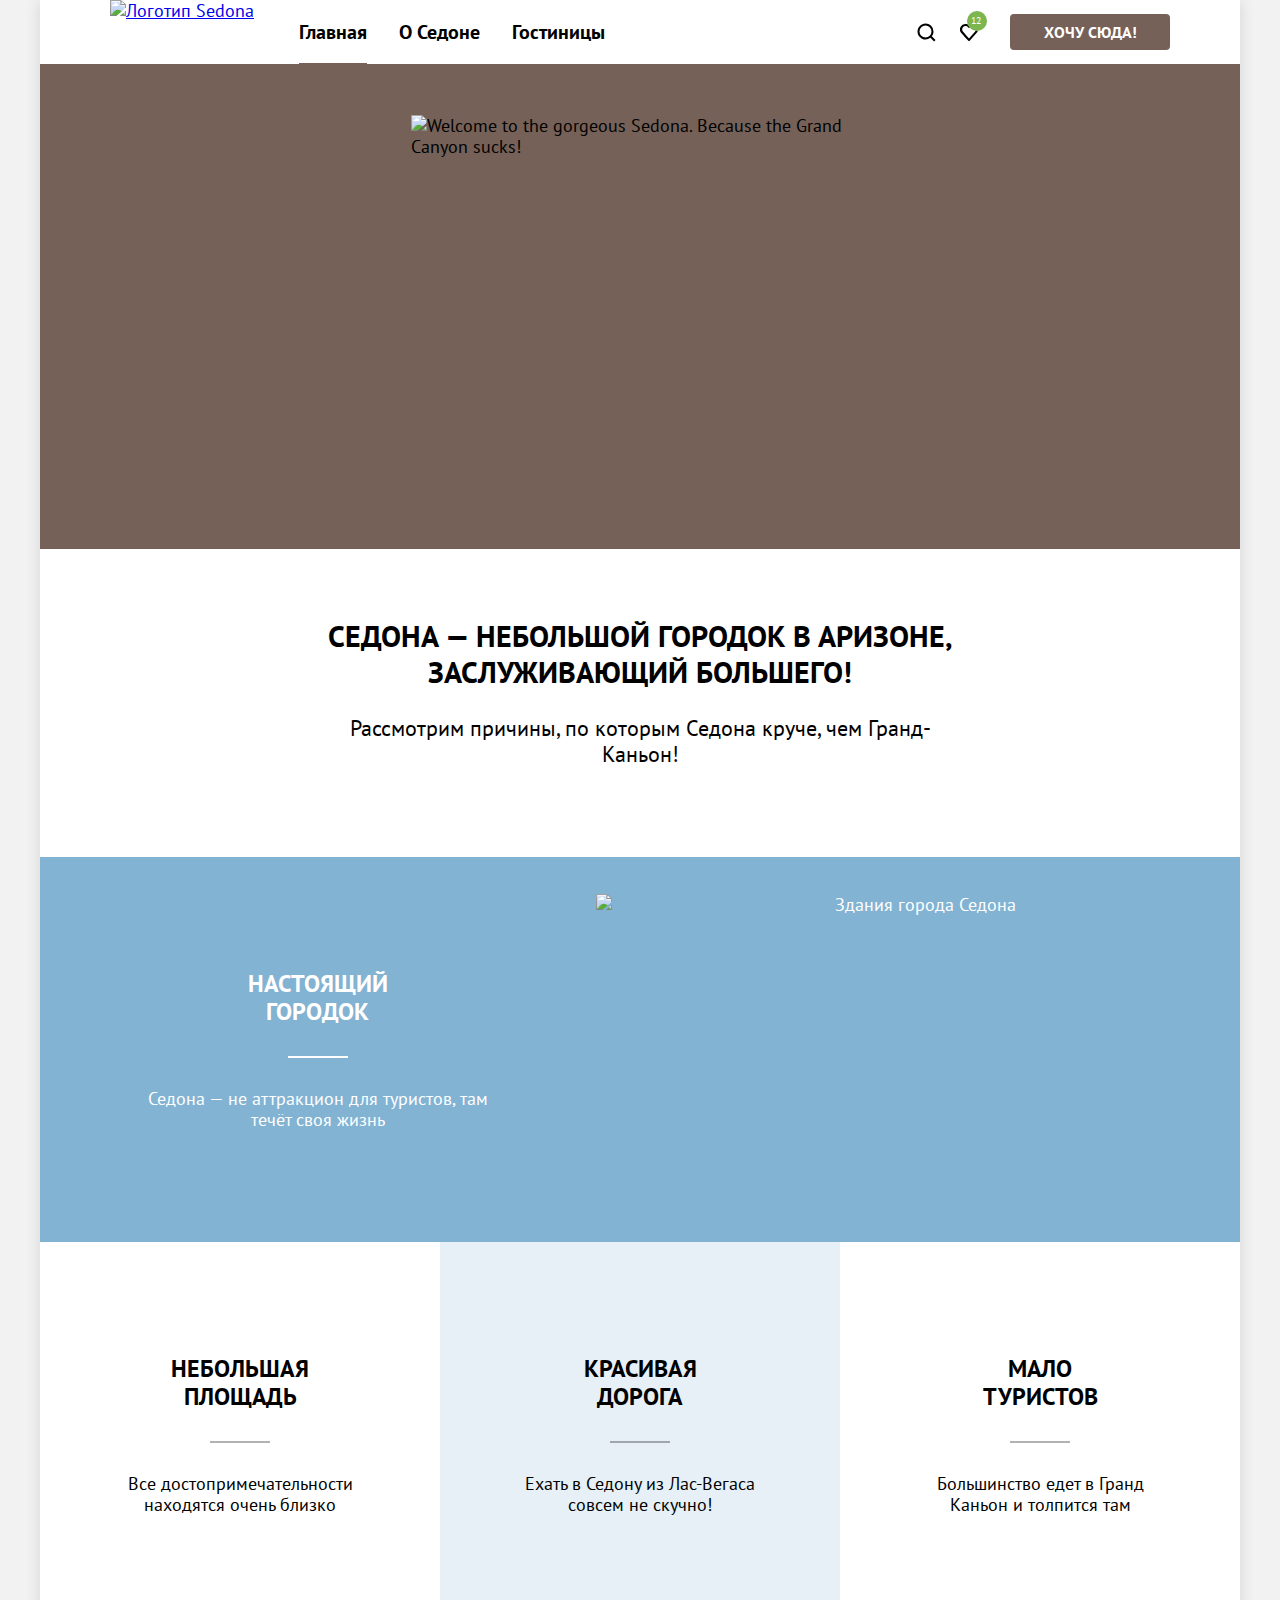
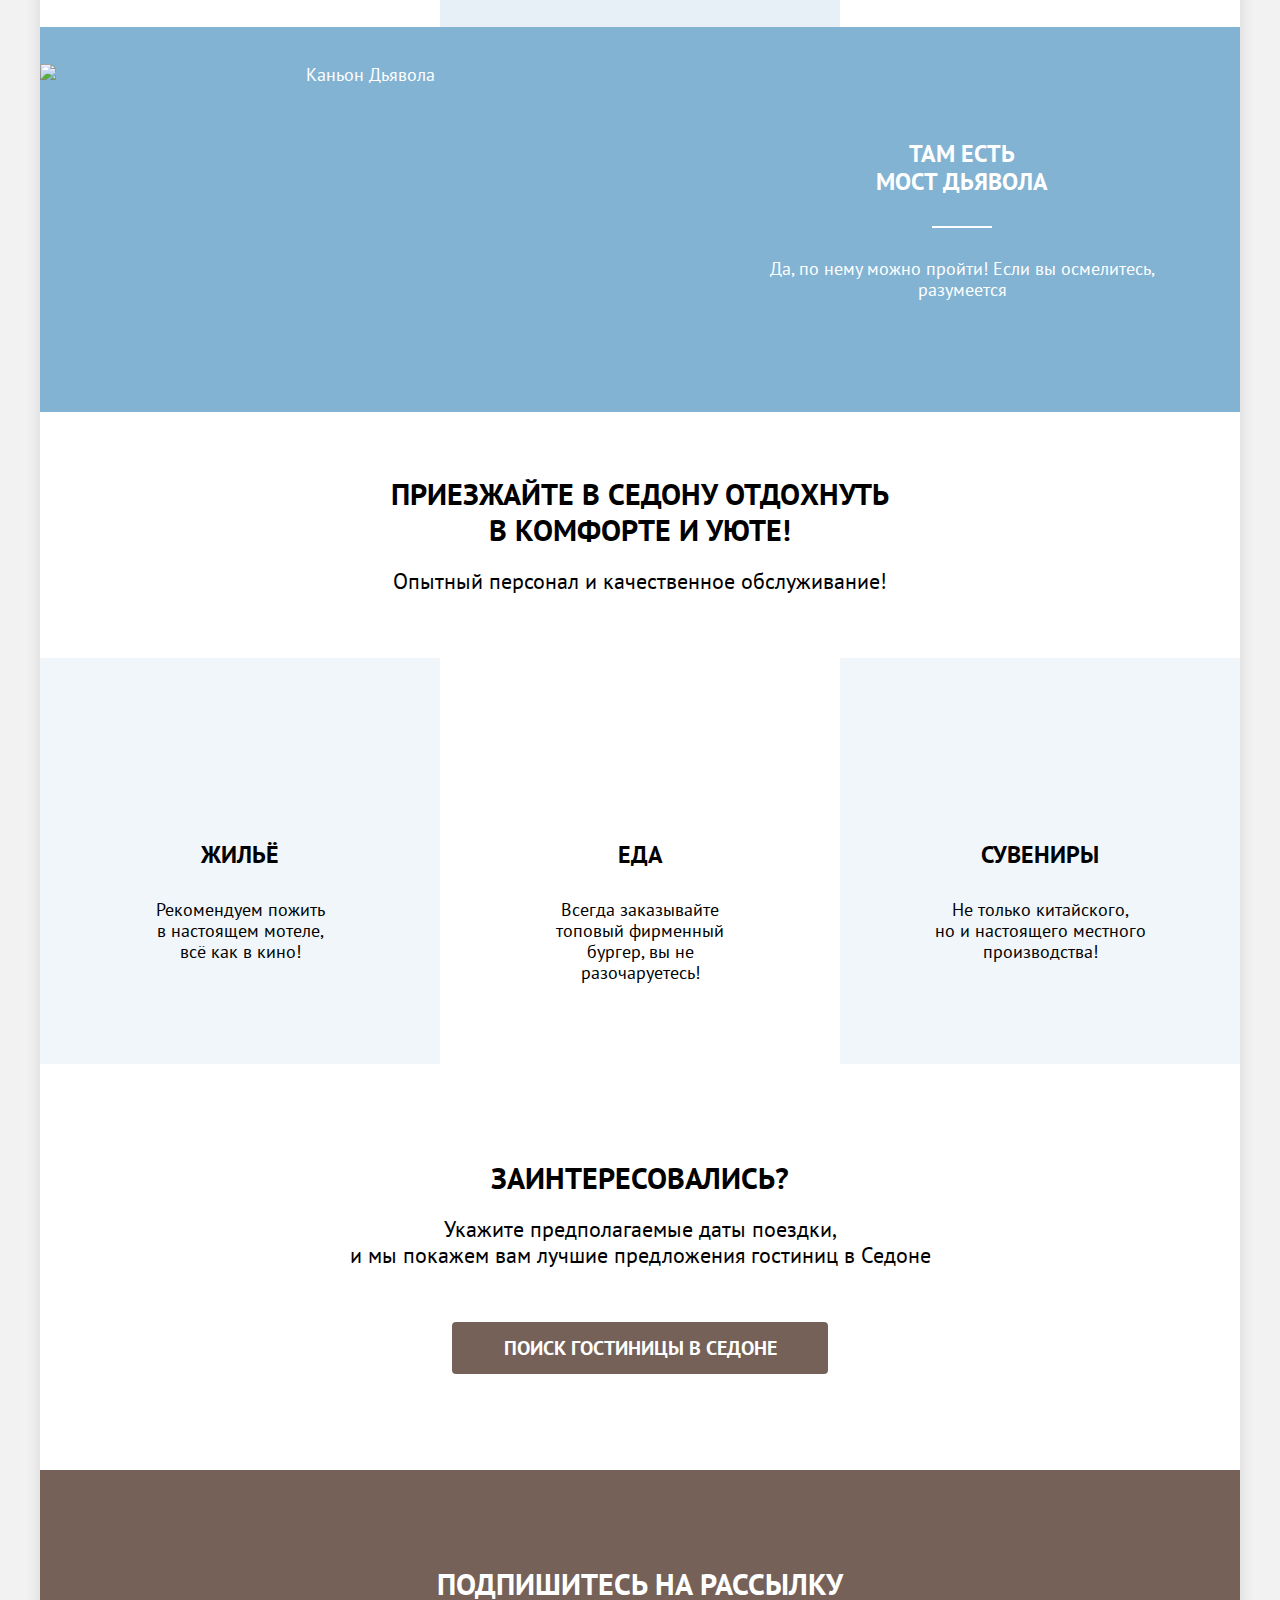
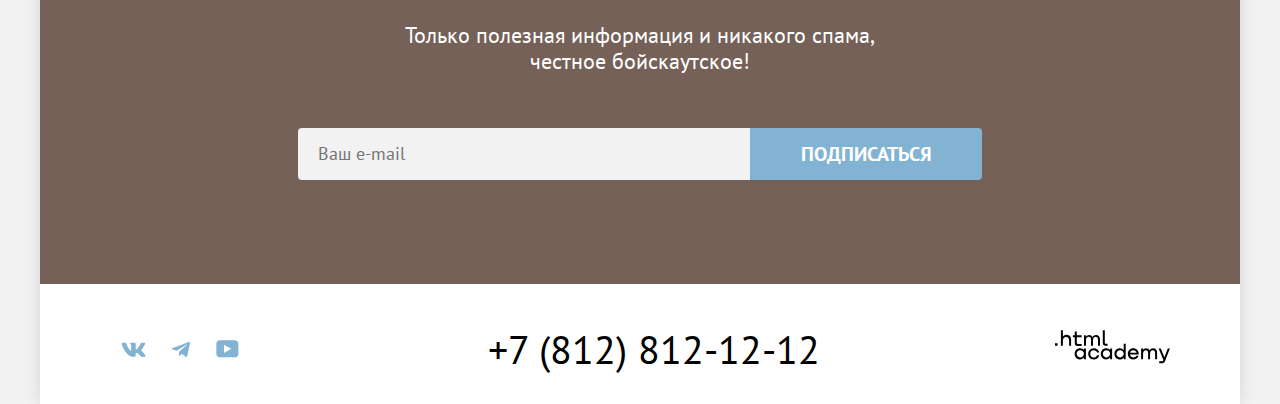
==== commit 5d37ae3b: "Подготовка к защите. Мелкие правки." ====
--- a/index.html
+++ b/index.html
@@ -17,6 +17,7 @@
           <a class="logo" href="#">
             <img class="logo__img" src="images/logo.svg" width="140" height="70" alt="Логотип Sedona">
           </a>
+
           <ul class="nav__pages list-reset">
             <li class="nav__pages-item">
               <a class="nav__link nav__link--active link-reset">Главная</a>
@@ -28,6 +29,7 @@
               <a class="nav__link link-reset" href="catalog.html">Гостиницы</a>
             </li>
           </ul>
+
           <ul class="nav__user list-reset">
             <li class="nav__user-item">
               <a class="nav__button nav__button--search" href="#">
@@ -51,17 +53,20 @@
               </a>
             </li>
           </ul>
+
           <div class="nav__modal-link-wrapper">
             <a class="nav__modal-link button link-button link-reset" href="#">Хочу сюда!</a>
           </div>
         </nav>
       </header>
+
       <main class="main-container">
         <section class="hero section">
           <h1 class="visually-hidden">Сайт об отдыхе в городе Седона.</h1>
           <img class="hero__title" src="images/welcome.svg" width="458" height="352" lang="en"
             alt="Welcome to the gorgeous Sedona. Because the Grand Canyon sucks!">
         </section>
+
         <section class="advantages section">
           <div class="advantages__box">
             <h2 class="advantages__title section-title">
@@ -122,6 +127,7 @@
             </li>
           </ul>
         </section>
+
         <section class="services section">
           <div class="services__box">
             <h2 class="services__title section-title">
@@ -163,6 +169,7 @@
             <a class="services__link button link-button link-reset" href="catalog.html">Поиск гостиницы в Седоне</a>
           </div>
         </section>
+
         <section class="subscribe section">
           <div class="subscribe__wrapper">
             <h2 class="subscribe__title section-title">Подпишитесь на рассылку</h2>
@@ -178,6 +185,7 @@
           </div>
         </section>
       </main>
+
       <footer class="footer section">
         <address class="footer__social">
           <ul class="footer__social-list list-reset">
@@ -215,18 +223,23 @@
               </a>
             </li>
           </ul>
+
           <a class="footer__phone link-reset" href="tel:+78128121212">+7 (812) 812-12-12</a>
         </address>
+
         <a class="footer__dev-logo" href="https://htmlacademy.ru/" target="_blank" rel="noreferrer noopener">
+          <span class="visually-hidden">Ссылка на сайт разработчика.</span>
           <svg class="footer__dev-logo-icon" xmlns="http://www.w3.org/2000/svg" width="115" height="34">
             <path
               d="M0 13.26v2.6h2.5v-2.6H0ZM11.6 4.86c-1.6 0-2.8.7-3.6 1.7h-.1V.36h-2v15.5h2v-5.3c0-2.1 1.3-3.6 3.3-3.6 1.8 0 2.9 1.4 2.9 3.2v5.7h2v-6.1c.1-3-1.8-4.9-4.5-4.9ZM26.6 5.16h-4.8v-3.7h-2v3.8h-1.9v2h1.9v6c0 1.7 1 2.7 2.7 2.7h4.1v-2h-3.7c-.7 0-1.1-.4-1.1-1.1v-5.7h4.8v-2ZM41.1 4.96c-1.6 0-2.9.8-3.5 2.1h-.1c-.6-1.2-1.8-2.1-3.4-2.1-1.4 0-2.5.8-3.1 1.8h-.1v-1.6H29v10.6h2v-5.4c0-2 1-3.5 2.6-3.5 1.5 0 2.4 1 2.4 2.6v6.3h2v-5.6c0-2.4 1.4-3.3 2.6-3.3 1.5 0 2.4 1 2.4 2.6v6.3h2v-6.5c.1-2.5-1.4-4.3-3.9-4.3ZM47.8 13.06c0 1.7 1 2.7 2.8 2.7h2v-2h-1.7c-.7 0-1.1-.4-1.1-1.1V.36h-2v12.7ZM28.9 20.06c-.9-1.1-2.2-1.8-3.9-1.8-3.1 0-5.4 2.3-5.4 5.6s2.3 5.6 5.4 5.6c1.8 0 3-.8 3.8-1.9h.1v1.6h2v-10.6h-2v1.5Zm-3.6 7.4c-2.2 0-3.6-1.6-3.6-3.6s1.4-3.6 3.6-3.6 3.6 1.6 3.6 3.6c0 1.9-1.4 3.6-3.6 3.6ZM44.2 22.36c-.5-2.4-2.6-4.1-5.4-4.1a5.4 5.4 0 0 0-5.6 5.6c0 3.1 2.2 5.6 5.6 5.6 2.8 0 4.9-1.8 5.4-4.2h-2.1a3.4 3.4 0 0 1-3.3 2.3c-2.2 0-3.6-1.6-3.6-3.6s1.4-3.6 3.6-3.6c1.6 0 2.8 1 3.3 2.2h2.1v-.2ZM55.1 20.06c-.9-1.1-2.2-1.8-3.9-1.8-3.1 0-5.4 2.3-5.4 5.6s2.3 5.6 5.4 5.6c1.8 0 3-.8 3.8-1.9h.1v1.6h2v-10.6h-2v1.5Zm-3.6 7.4c-2.2 0-3.6-1.6-3.6-3.6s1.4-3.6 3.6-3.6 3.6 1.6 3.6 3.6c0 1.9-1.5 3.6-3.6 3.6ZM68.7 20.16c-.9-1.1-2.2-1.9-3.9-1.9-3.1 0-5.4 2.3-5.4 5.6s2.2 5.6 5.4 5.6c1.7 0 3-.8 3.8-1.8h.1v1.5h2v-15.4h-2v6.4Zm-3.6 7.3c-2.2 0-3.6-1.6-3.6-3.6s1.4-3.6 3.6-3.6 3.6 1.6 3.6 3.6c-.1 2-1.5 3.6-3.6 3.6ZM78.3 18.26c-3.3 0-5.5 2.5-5.5 5.6 0 3 2.1 5.6 5.5 5.6 2.5 0 4.5-1.3 5.2-3.6h-2.1c-.5 1-1.6 1.6-3 1.6-1.9 0-3.3-1.3-3.4-2.9h8.8c.2-3.6-2-6.3-5.5-6.3Zm0 1.9c1.7 0 3 1 3.3 2.6h-6.5c.3-1.5 1.5-2.6 3.2-2.6ZM98.2 18.26c-1.6 0-2.9.8-3.6 2h-.1c-.6-1.2-1.8-2-3.4-2-1.4 0-2.5.7-3.1 1.8v-1.5h-1.9v10.6h2v-5.4c0-2 1-3.4 2.6-3.5 1.5 0 2.4 1 2.4 2.6v6.3h2v-5.6c0-2.4 1.4-3.3 2.6-3.3 1.5 0 2.4 1 2.4 2.6v6.3h2v-6.5c.1-2.6-1.4-4.4-3.9-4.4ZM109.4 27.36l-3.6-8.9h-2.2l4.8 11.6c-.3.9-.7 1.2-1.7 1.2h-2.5v2h2.5c1.8 0 2.8-.8 3.5-2.6l4.7-12.2h-2.1l-3.4 8.9Z" />
           </svg>
         </a>
       </footer>
-      <section class="modal">
+
+      <section class="modal modal--active">
         <div class="modal__wrapper">
           <h2 class="modal__title section-title">Поиск гостиницы в Седоне</h2>
+
           <button class="modal__close-button button-reset">
             <span class="visually-hidden">Закрыть модальное окно</span>
             <svg class="modal__close-button-icon" width="14" height="14" viewBox="0 0 14 14"
@@ -235,29 +248,31 @@
                 d="M14 1.29231L12.7077 0L7 5.70769L1.29231 0L0 1.29231L5.70769 7L0 12.7077L1.29231 14L7 8.29231L12.7077 14L14 12.7077L8.29231 7L14 1.29231Z" />
             </svg>
           </button>
+
           <form class="modal__form" method="get" action="https://echo.htmlacademy.ru">
             <div class="modal__form-inner">
-              <div class="modal__form-date-line-wrapper">
-                <label class="modal__form-label modal__form-label--date" for="date-of-checkin">Дата Заезда:</label>
-                <div class="modal__form-input-wrapper">
-                  <input class="modal__form-input input-reset" type="date" id="date-of-checkin" name="date-of-checkin"
-                    placeholder="27 апреля 2020" required>
-                  <span class="modal__form-input-message modal__form-input-message--alert">
-                    Мы не можем отправить вас в прошлое.
-                  </span>
-                </div>
-              </div>
-              <div class="modal__form-date-line-wrapper">
-                <label class="modal__form-label modal__form-label--date" for="date-of-checkout">Дата Выезда:</label>
-                <div class="modal__form-input-wrapper">
-                  <input class="modal__form-input input-reset" type="date" id="date-of-checkout" name="date-of-checkout"
-                    placeholder="1 сентября 2021" required>
-                  <span class="modal__form-input-message">
-                    На эти даты есть свободные номера. Пока есть.
-                  </span>
-                </div>
-              </div>
-              <div class="modal__form-box">
+              <label class="modal__form-label modal__form-label--checkin-date" for="date-of-checkin">Дата
+                Заезда:</label>
+
+              <input class="modal__form-input modal__form-input--date modal__form-input--checkin input-reset"
+                type="text" id="date-of-checkin" name="date-of-checkin" placeholder="27 апреля 2020" required>
+
+              <span
+                class="modal__form-input-message modal__form-input-checkin-message modal__form-input-message--alert">
+                Мы не можем отправить вас в прошлое.
+              </span>
+
+              <label class="modal__form-label modal__form-label--checkout-date" for="date-of-checkout">Дата
+                Выезда:</label>
+
+              <input class="modal__form-input modal__form-input--date modal__form-input--checkout input-reset"
+                type="text" id="date-of-checkout" name="date-of-checkout" placeholder="1 сентября 2021" required>
+
+              <span class="modal__form-input-message modal__form-input-checkout-message">
+                На эти даты есть свободные номера. Пока есть.
+              </span>
+
+              <div class="modal__box">
                 <div class="modal__line-wrapper">
                   <div class="modal__label-wrapper">
                     <label class="modal__form-label" for="count-of-adult">Взрослые:</label>
@@ -317,6 +332,7 @@
                 </div>
               </div>
             </div>
+
             <button class="modal__form-button button button-reset" type="submit">Найти</button>
           </form>
         </div>
--- a/styles/styles.css
+++ b/styles/styles.css
@@ -90,7 +90,8 @@
 img {
   max-width: 100%;
   height: auto;
-  object-fit: contain;
+  -o-object-fit: contain;
+     object-fit: contain;
 }
 
 .link-reset {
@@ -117,7 +118,9 @@
 }
 
 .input-reset {
-  appearance: none;
+  -webkit-appearance: none;
+     -moz-appearance: none;
+          appearance: none;
   background-color: #ffffff;
   border: none;
   border-radius: 0;
@@ -871,6 +874,11 @@
   transition: background-color 0.3s;
 }
 
+.filter__price-input::-moz-placeholder {
+  color: var(--color-basic);
+  opacity: 1;
+}
+
 .filter__price-input::placeholder {
   color: var(--color-basic);
 }
@@ -1028,10 +1036,9 @@
   width: 100%;
 
   line-height: 21px;
-
-  -moz-appearance: none;
   -webkit-appearance: none;
-  appearance: none;
+     -moz-appearance: none;
+          appearance: none;
 
   background-color: var(--color-white);
 
@@ -1361,6 +1368,10 @@
   fill: var(--color-button-basic-30);
 }
 
+.modal--active {
+  display: flex;
+}
+
 .modal {
   position: fixed;
   top: 0;
@@ -1368,31 +1379,28 @@
   left: 0;
   right: 0;
 
-  display: flex;
+  display: none;
   justify-content: center;
   align-items: center;
 
   background-color: var(--color-background-80);
   z-index: 10;
-
-  /* display: none; */
+}
+
+.modal__wrapper {
+  position: relative;
+
+  width: 717px;
+  padding: 64px 70px;
+
+  background-color: var(--color-white);
+  border-radius: 30px;
+  box-shadow: 0 25px 50px 0 rgba(0, 0, 0, 0.15);
 }
 
 .modal__title {
   padding-right: 40px;
   margin-bottom: 64px;
-}
-
-.modal__wrapper {
-  position: relative;
-
-  width: 717px;
-  padding: 64px 70px;
-
-  background-color: var(--color-white);
-  border-radius: 30px;
-  box-shadow: 0 25px 50px 0 rgba(0, 0, 0, 0.15);
-  transform: translateY(-60px);
 }
 
 .modal__close-button {
@@ -1414,6 +1422,7 @@
 
 .modal__close-button-icon {
   fill: var(--color-basic);
+  transition: fill 0.3s;
 }
 
 .modal__close-button:hover {
@@ -1433,53 +1442,39 @@
 }
 
 .modal__form-inner {
-  display: flex;
-  flex-direction: column;
-  gap: 23px;
+  display: grid;
+  grid-template-rows: repeat(5, minmax(48px, auto));
+  grid-template-columns: 137px 1fr;
 
   margin-bottom: 48px;
 }
 
-.modal__line-wrapper {
-  display: flex;
-  justify-content: space-between;
-  align-items: center;
-  gap: 46px;
-}
-
 .modal__form-label {
-  width: 100%;
+  align-self: center;
 
   font-size: 20px;
   font-weight: 700;
   line-height: 24px;
 }
 
+.modal__form-label--checkin-date {
+  grid-row: 1 / 2;
+  grid-column: 1 / 2;
+}
+
+.modal__form-label--checkout-date {
+  grid-row: 3 / 4;
+  grid-column: 1 / 2;
+}
+
 .modal__label-wrapper {
   display: flex;
   align-items: center;
   gap: 10px;
-}
-
-.modal__form-date-line-wrapper {
-  display: flex;
-  justify-content: space-between;
-  gap: 18px;
-}
-
-.modal__form-input-wrapper {
-  display: flex;
-  flex-direction: column;
-  gap: 4px;
-}
-
-.modal__form-label--date {
-  padding-top: 10px;
 }
 
 .modal__form-input {
   padding: 12px 20px;
-  width: 440px;
 
   font-weight: 700;
 
@@ -1487,12 +1482,39 @@
   border-radius: 4px;
 }
 
+.modal__form-input--checkin {
+  grid-row: 1 / 2;
+  grid-column: 2 / 3;
+}
+
+.modal__form-input--checkout {
+  grid-row: 3 / 4;
+  grid-column: 2 / 3;
+}
+
+.modal__form-input::-moz-placeholder {
+  color: var(--color-basic);
+  font-weight: 700;
+}
+
 .modal__form-input::placeholder {
+  color: var(--color-basic);
   font-weight: 700;
 }
 
+.modal__form-input--date {
+  height: 48px;
+  padding-right: 40px;
+  align-self: center;
+
+  background-image: url("../images/icons/date-icon.svg");
+  background-repeat: no-repeat;
+  background-size: 20px 20px;
+  background-position: calc(100% - 20px) center;
+}
+
 .modal__form-input-message {
-  padding: 0 20px;
+  padding: 4px 5px 5px 20px;
 
   font-size: 16px;
   line-height: 21px;
@@ -1500,15 +1522,37 @@
   color: var(--color-second);
 }
 
+.modal__form-input-checkin-message {
+  grid-column: 2 / 3;
+  grid-row: 2 / 3;
+}
+
+.modal__form-input-checkout-message {
+  grid-column: 2 / 3;
+  grid-row: 4 / 5;
+}
+
 .modal__form-input-message--alert {
   color: var(--color-error);
 }
 
-.modal__form-box {
+.modal__box {
+  grid-row: 5 / 6;
+  grid-column: 1 / -1;
+
   display: flex;
   justify-content: space-between;
-  align-items: center;
-  gap: 20px;
+  flex-wrap: wrap;
+  column-gap: 87px;
+  row-gap: 48px;
+}
+
+.modal__line-wrapper {
+  display: flex;
+  justify-content: space-between;
+  align-items: center;
+  gap: 46px;
+  flex-grow: 1;
 }
 
 .modal__form-counter-wrapper {
@@ -1670,8 +1714,10 @@
   padding: 18px;
 
   font-size: 20px;
+  line-height: 24px;
 
   background-color: var(--color-blue);
+  border-radius: 10px;
 }
 
 .modal__form-button:hover {
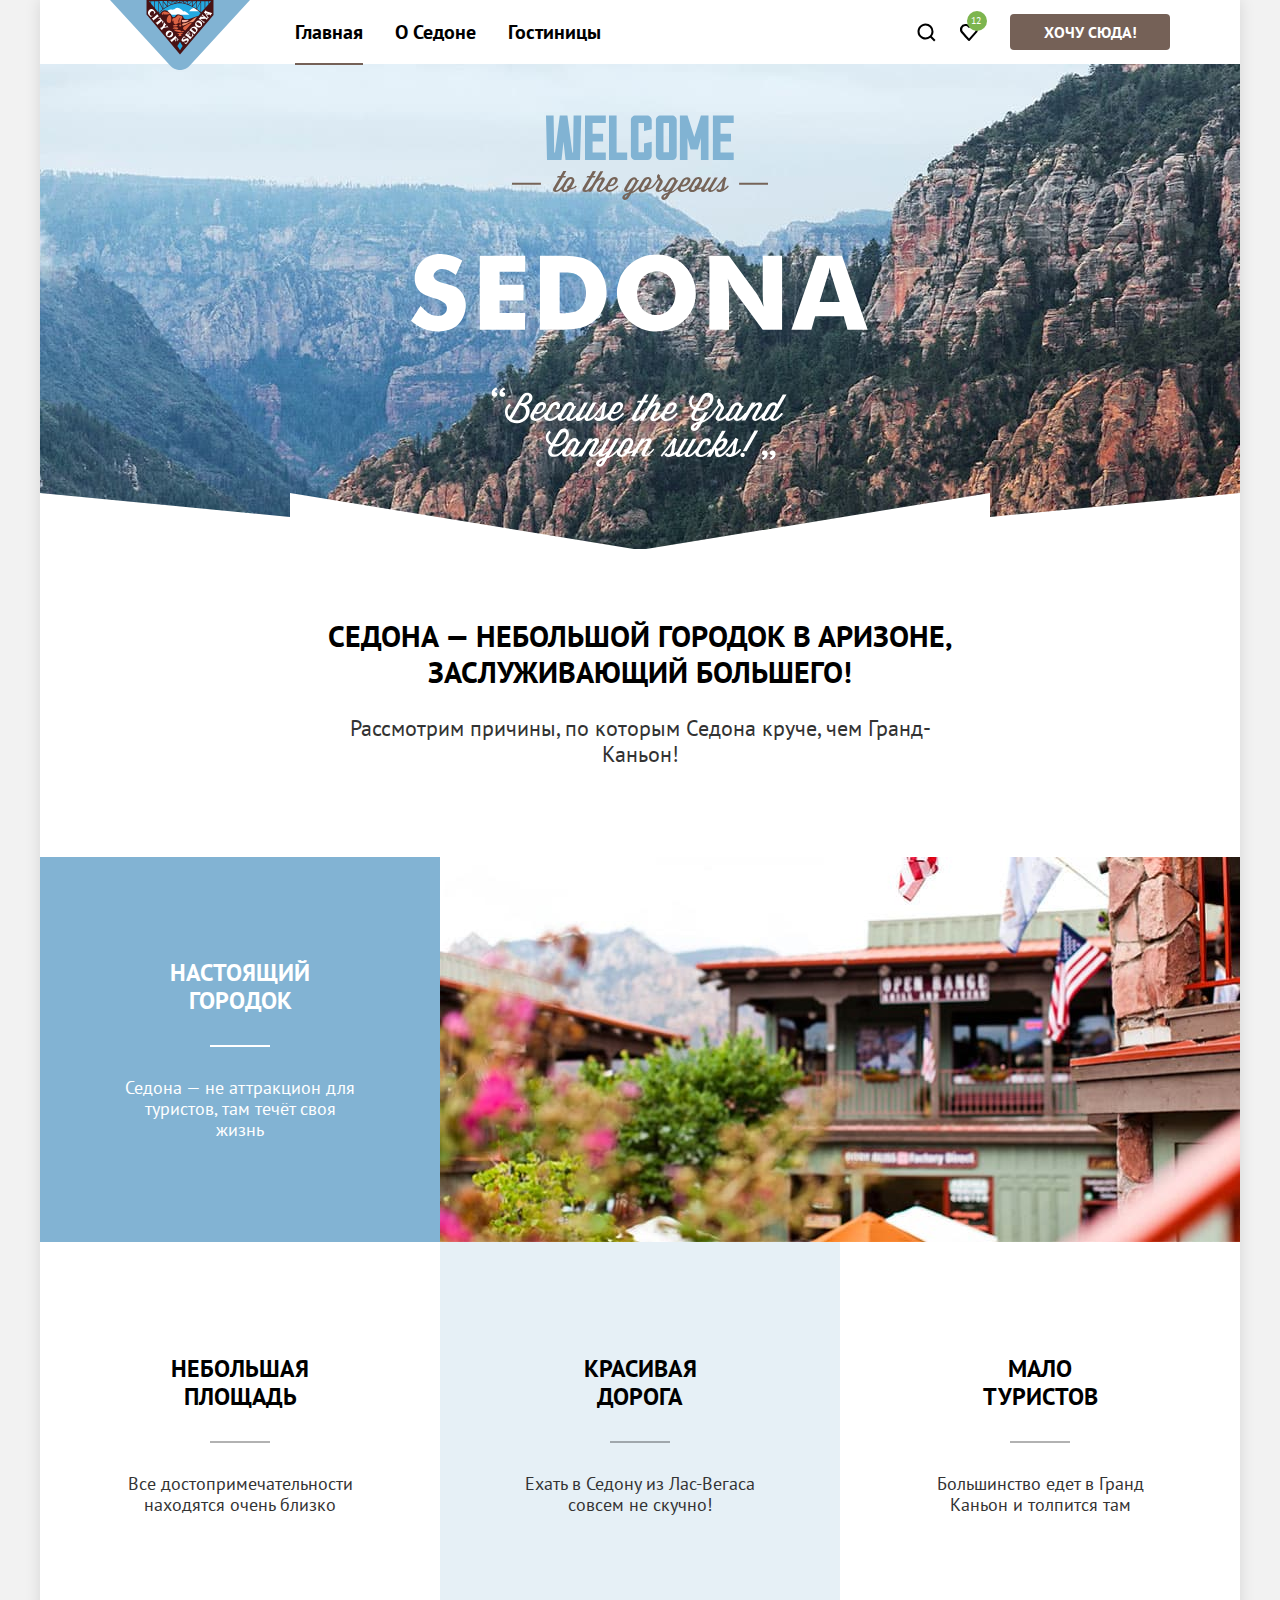
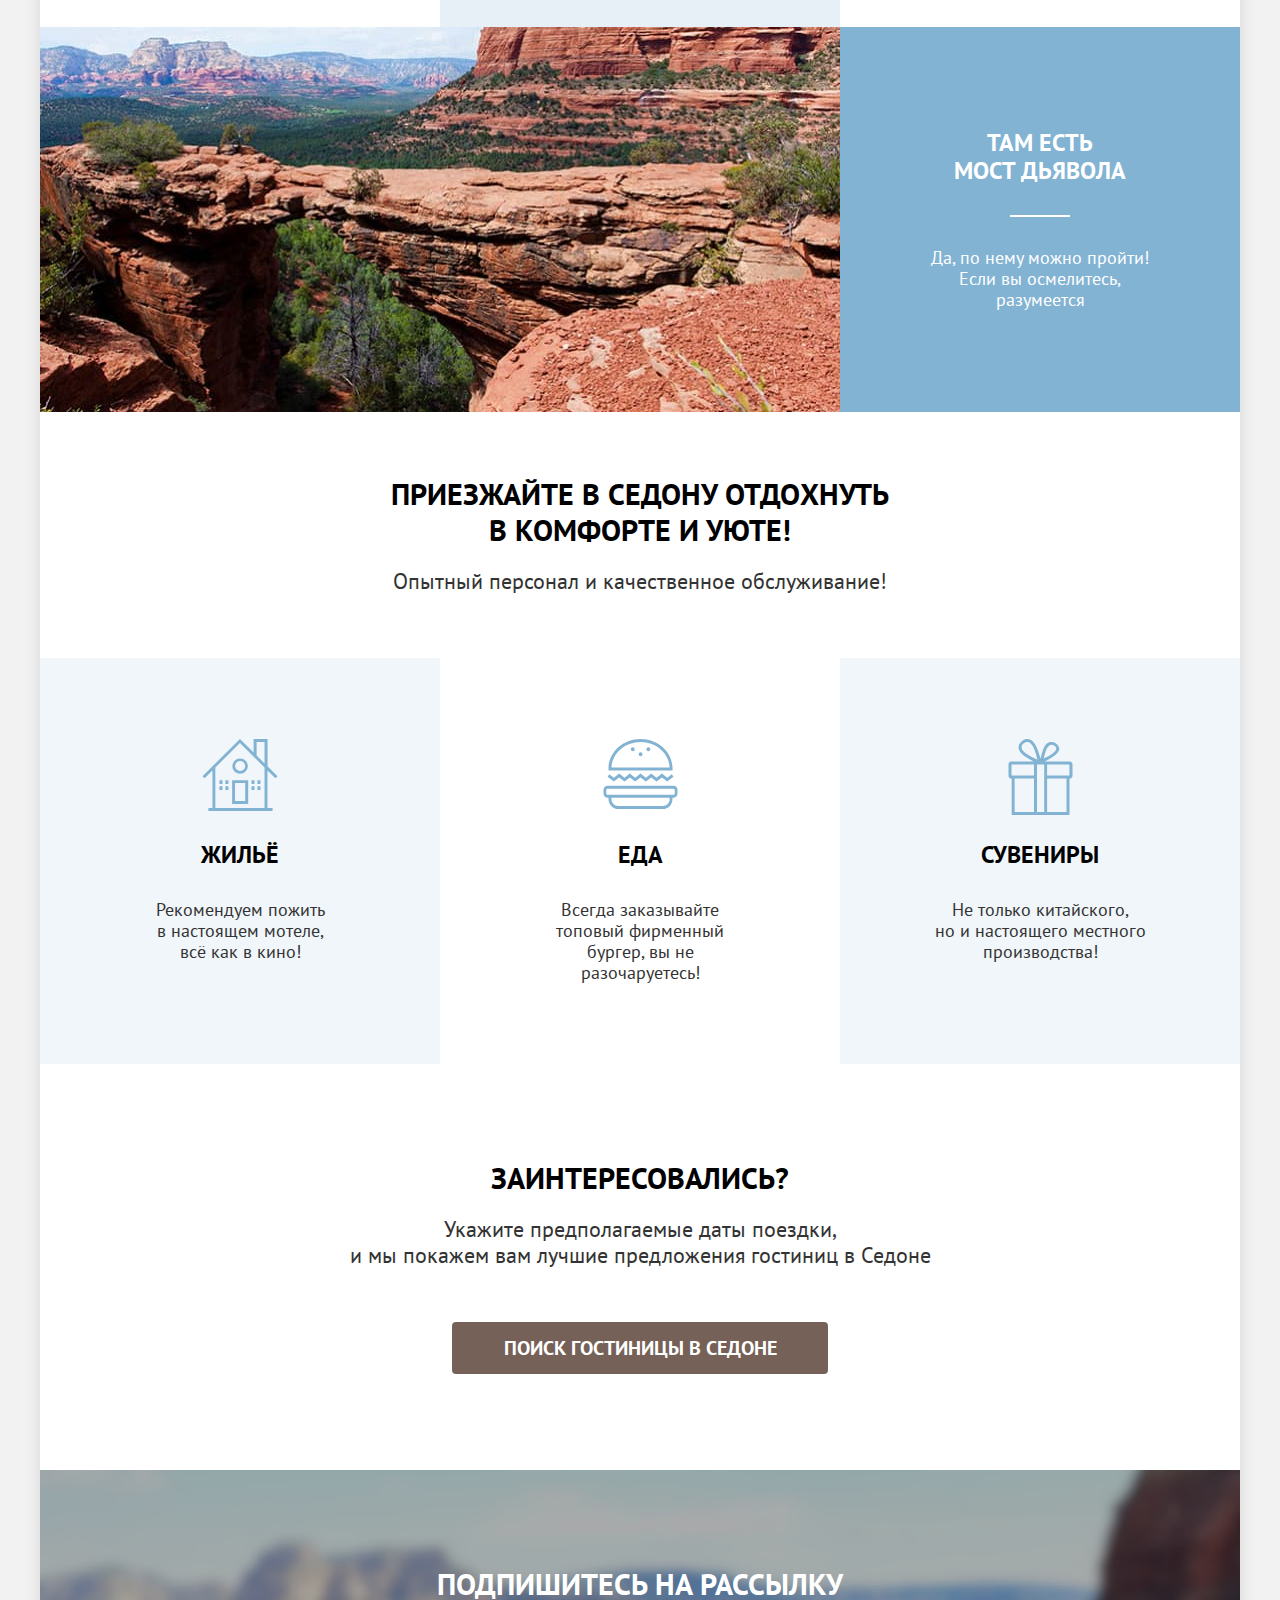
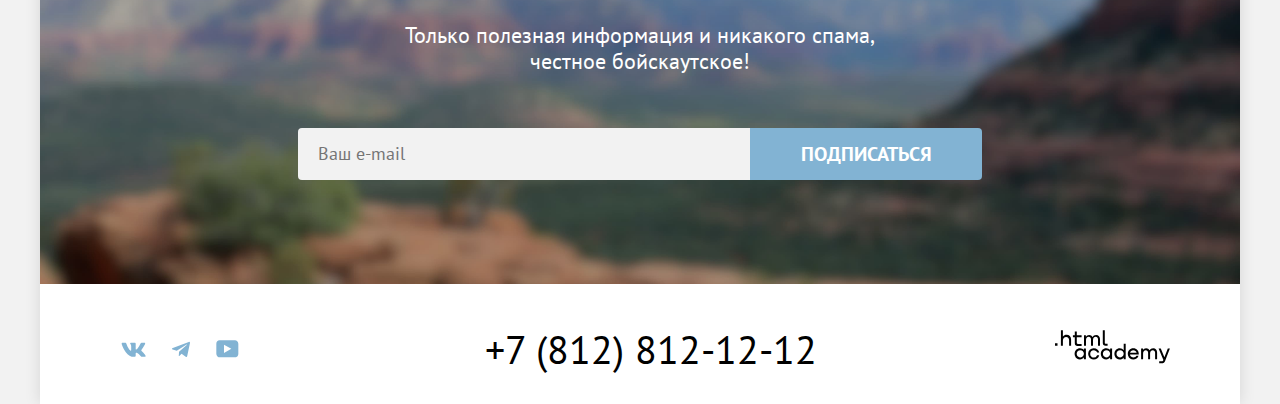
==== commit b6bd5ca5: "Merge pull request #3 from dzhemal-maraneli/master" ====
--- a/index.html
+++ b/index.html
@@ -6,6 +6,7 @@
     <meta name="viewport" content="width=device-width, initial-scale=1.0">
     <title>Седона | Главная</title>
     <link rel="icon" href="favicon.ico">
+    <link rel="icon" type="image/png" sizes="32x32" href="images/favicon.png">
     <link rel="stylesheet" href="styles/normalize.css">
     <link rel="stylesheet" href="styles/styles.css">
   </head>
@@ -224,7 +225,9 @@
             </li>
           </ul>
 
-          <a class="footer__phone link-reset" href="tel:+78128121212">+7 (812) 812-12-12</a>
+          <div class="footer__phone-wrapper">
+            <a class="footer__phone link-reset" href="tel:+78128121212">+7 (812) 812-12-12</a>
+          </div>
         </address>
 
         <a class="footer__dev-logo" href="https://htmlacademy.ru/" target="_blank" rel="noreferrer noopener">
@@ -240,7 +243,7 @@
         <div class="modal__wrapper">
           <h2 class="modal__title section-title">Поиск гостиницы в Седоне</h2>
 
-          <button class="modal__close-button button-reset">
+          <button class="modal__close-button button-reset" type="button">
             <span class="visually-hidden">Закрыть модальное окно</span>
             <svg class="modal__close-button-icon" width="14" height="14" viewBox="0 0 14 14"
               xmlns="http://www.w3.org/2000/svg">
--- a/styles/styles.css
+++ b/styles/styles.css
@@ -27,12 +27,12 @@
   --color-white: #ffffff;
   --color-white-30: rgba(255, 255, 255, 0.3);
   --color-green: #7db54f;
-  --color-dark-green: #6C9E42;
+  --color-dark-green: #6c9e42;
   --color-button-basic: #756157;
   --color-button-basic-30: rgba(117, 97, 87, 0.3);
   --color-button-hover: #615048;
-  --color-blue: #82B3D3;
-  --color-icon-hover: #68A2CA;
+  --color-blue: #82b3d3;
+  --color-icon-hover: #68a2ca;
   --color-icon-hover-30: rgba(104, 162, 202, 0.3);
   --color-blue-12: rgba(131, 179, 211, 0.12);
   --color-blue-20: rgba(131, 179, 211, 0.2);
@@ -442,6 +442,7 @@
 
 .advantages__text {
   margin-bottom: 0;
+  color: var(--color-second);
 }
 
 .advantages__list {
@@ -478,6 +479,10 @@
 
 .advantages__card:has(.advantages__card-image) .advantages__card-title::after {
   background-color: var(--color-white);
+}
+
+.advantages__card:has(.advantages__card-image) .advantages__card-text {
+  color: var(--color-white);
 }
 
 .advantages__card--reversed {
@@ -522,6 +527,10 @@
   transform: translateX(-50%);
 }
 
+.advantages__card-text {
+  color: var(--color-second);
+}
+
 .services__box {
   max-width: 505px;
   margin: 0 auto;
@@ -584,6 +593,8 @@
 
 .services__item-text {
   max-width: 230px;
+
+  color: var(--color-second);
 }
 
 .services__offer {
@@ -594,6 +605,10 @@
   text-align: center;
 }
 
+.services__text {
+  color: var(--color-second);
+}
+
 .services__link {
   max-width: 376px;
   margin: 0 auto;
@@ -619,6 +634,10 @@
 
   background-image: none;
   background-color: var(--color-white);
+}
+
+.subscribe--background-white .subscribe__text {
+  color: var(--color-second);
 }
 
 .subscribe__wrapper {
@@ -838,6 +857,14 @@
   background-color: var(--color-input-basic);
 }
 
+.filter__input:disabled + .filter__label {
+  opacity: 0.3;
+}
+
+.filter__input:disabled + .filter__label:hover {
+  opacity: 0.3;
+}
+
 .filter__input:focus + .filter__label::before {
   outline: 3px solid var(--color-blue);
 }
@@ -933,15 +960,15 @@
 }
 
 .filter__price-range-pin:hover {
-  background-color: var(--color-input-third);
+  box-shadow: 0 4px 10px 0 var(--color-basic-30);
 }
 
 .filter__price-range-pin:focus {
-  background-color: var(--color-input-third);
+  box-shadow: 0 4px 10px 0 var(--color-basic-30);
 }
 
 .filter__price-range-pin:active {
-  background-color: var(--color-blue);
+  box-shadow: 0 7px 15px 0 var(--color-basic-30);
 }
 
 .filter__buttons {
@@ -1005,6 +1032,7 @@
 }
 
 .catalog__title {
+  width: 350px;
   margin-right: auto;
   margin-bottom: 0;
 }
@@ -1036,6 +1064,7 @@
   width: 100%;
 
   line-height: 21px;
+  color: var(--color-second);
   -webkit-appearance: none;
      -moz-appearance: none;
           appearance: none;
@@ -1063,9 +1092,10 @@
 
 .catalog__layout {
   display: flex;
-  justify-content: space-between;
+  justify-content: center;
   flex-wrap: wrap;
   gap: 8px;
+  width: 160px;
 }
 
 .catalog__layout-button {
@@ -1116,27 +1146,31 @@
 .catalog__cards-item {
   display: flex;
   flex-direction: column;
-  justify-content: space-between;
+  justify-content: flex-end;
   gap: 16px;
   padding: 20px;
 
+  color: var(--color-second);
+
   border: 1px solid var(--color-input-third);
   border-radius: 4px;
 }
 
 .catalog__cards-link {
+  margin-bottom: auto;
+
   transition: color 0.3s;
 }
 
-.catalog__cards-link:hover {
+.catalog__cards-link:hover .catalog__cards-title {
   color: var(--color-button-basic);
 }
 
-.catalog__cards-link:focus {
+.catalog__cards-link:focus .catalog__cards-title {
   color: var(--color-button-basic);
 }
 
-.catalog__cards-link:active {
+.catalog__cards-link:active .catalog__cards-title {
   color: var(--color-button-basic-30);
 }
 
@@ -1150,11 +1184,22 @@
 
   font-size: 24px;
   line-height: 28px;
+  color: var(--color-basic);
+
+  transition: color 0.3s;
 }
 
 .catalog__cards-box {
   display: flex;
   justify-content: space-between;
+}
+
+.catalog__cards-type {
+  max-width: 120px;
+}
+
+.catalog__cards-price {
+  max-width: 120px;
 }
 
 .catalog__cards-buttons {
@@ -1323,6 +1368,12 @@
   fill: var(--color-blue);
 
   transition: fill 0.3s;
+}
+
+.footer__phone-wrapper {
+  display: flex;
+  flex-wrap: wrap;
+  width: 335px;
 }
 
 .footer__phone {
